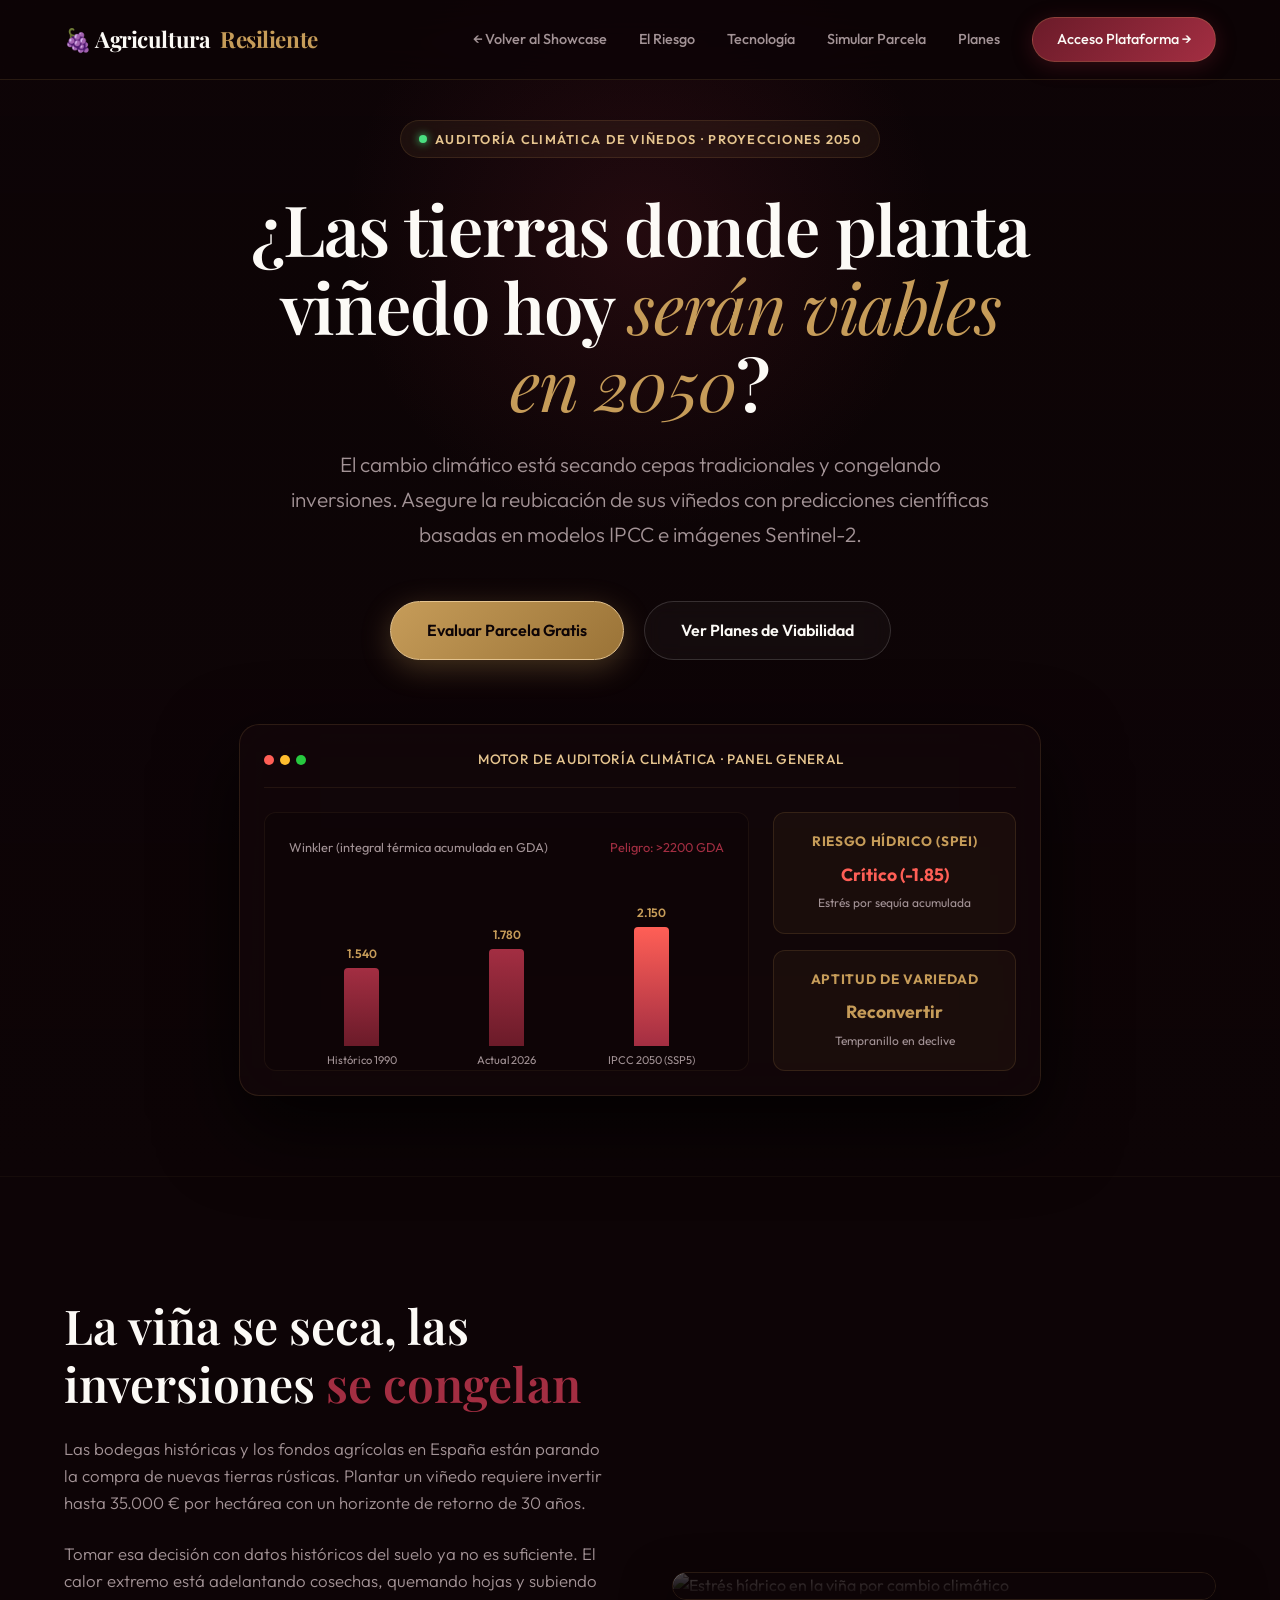
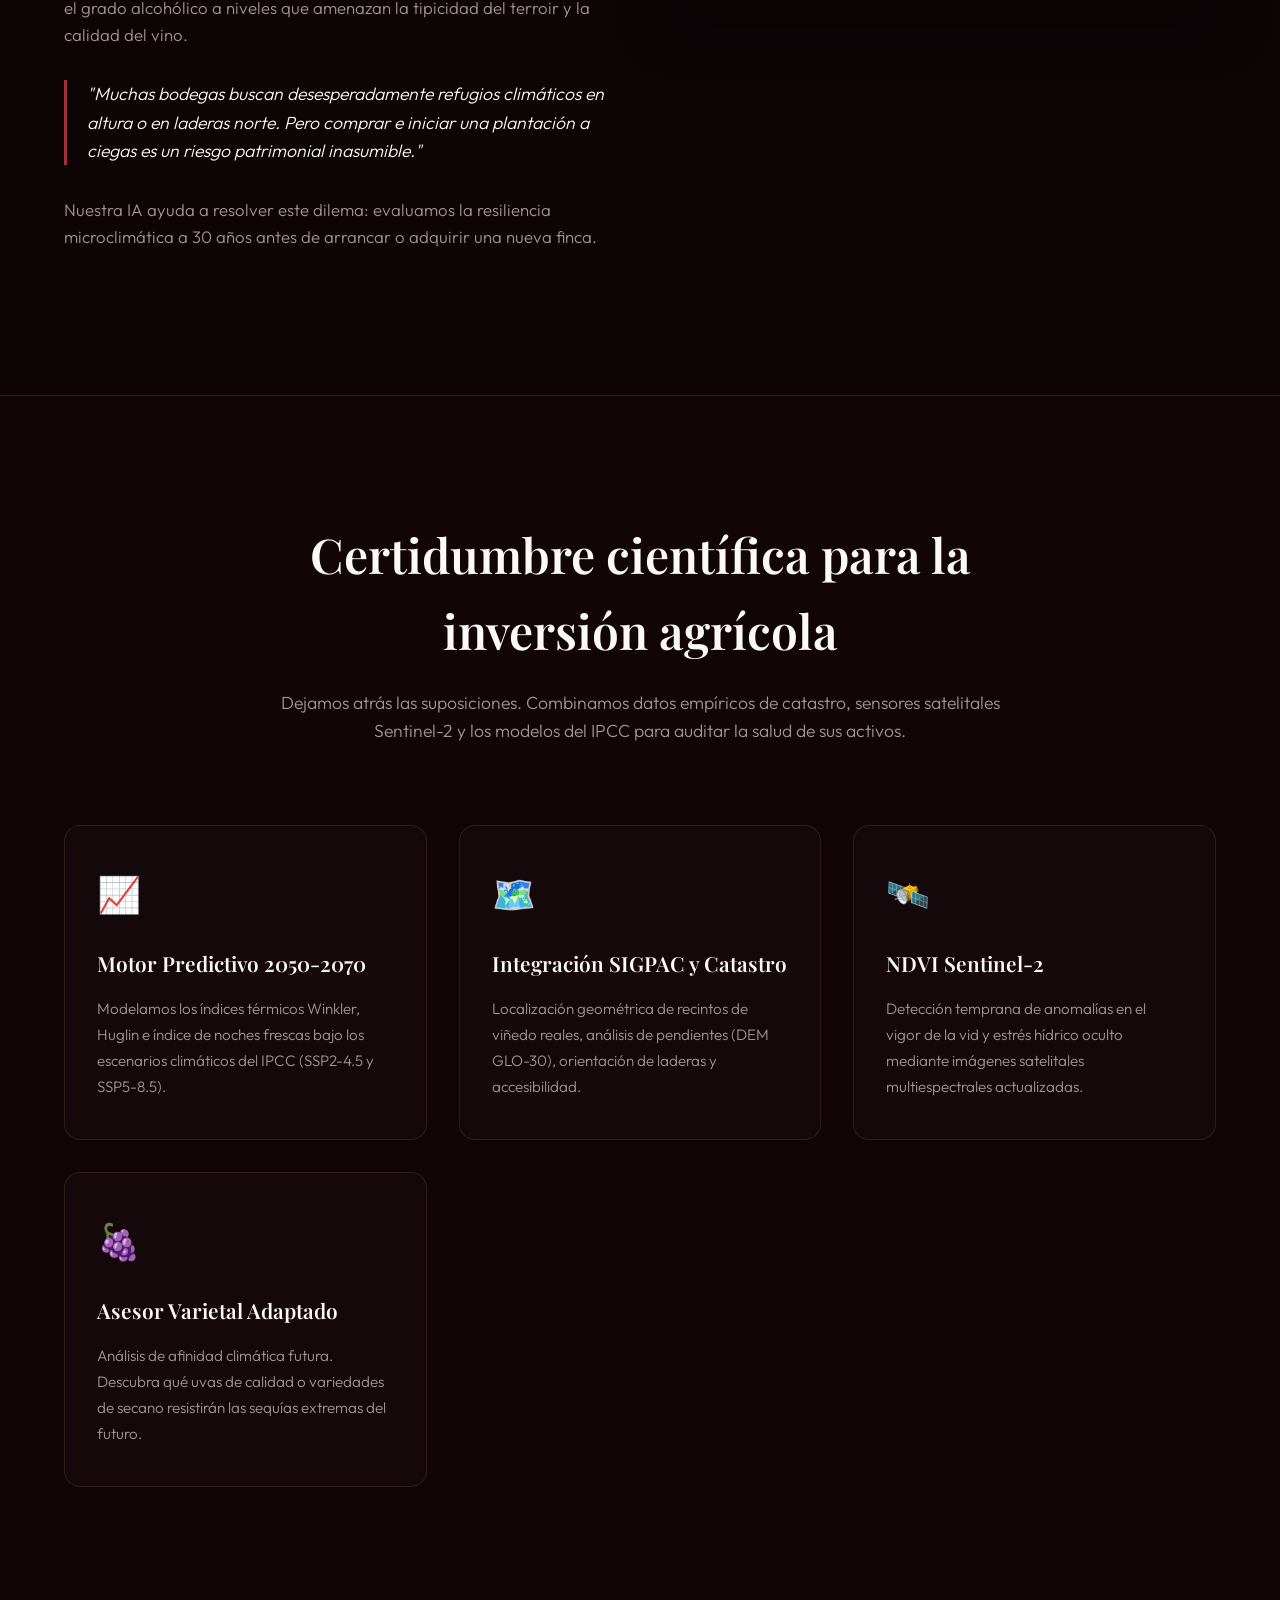
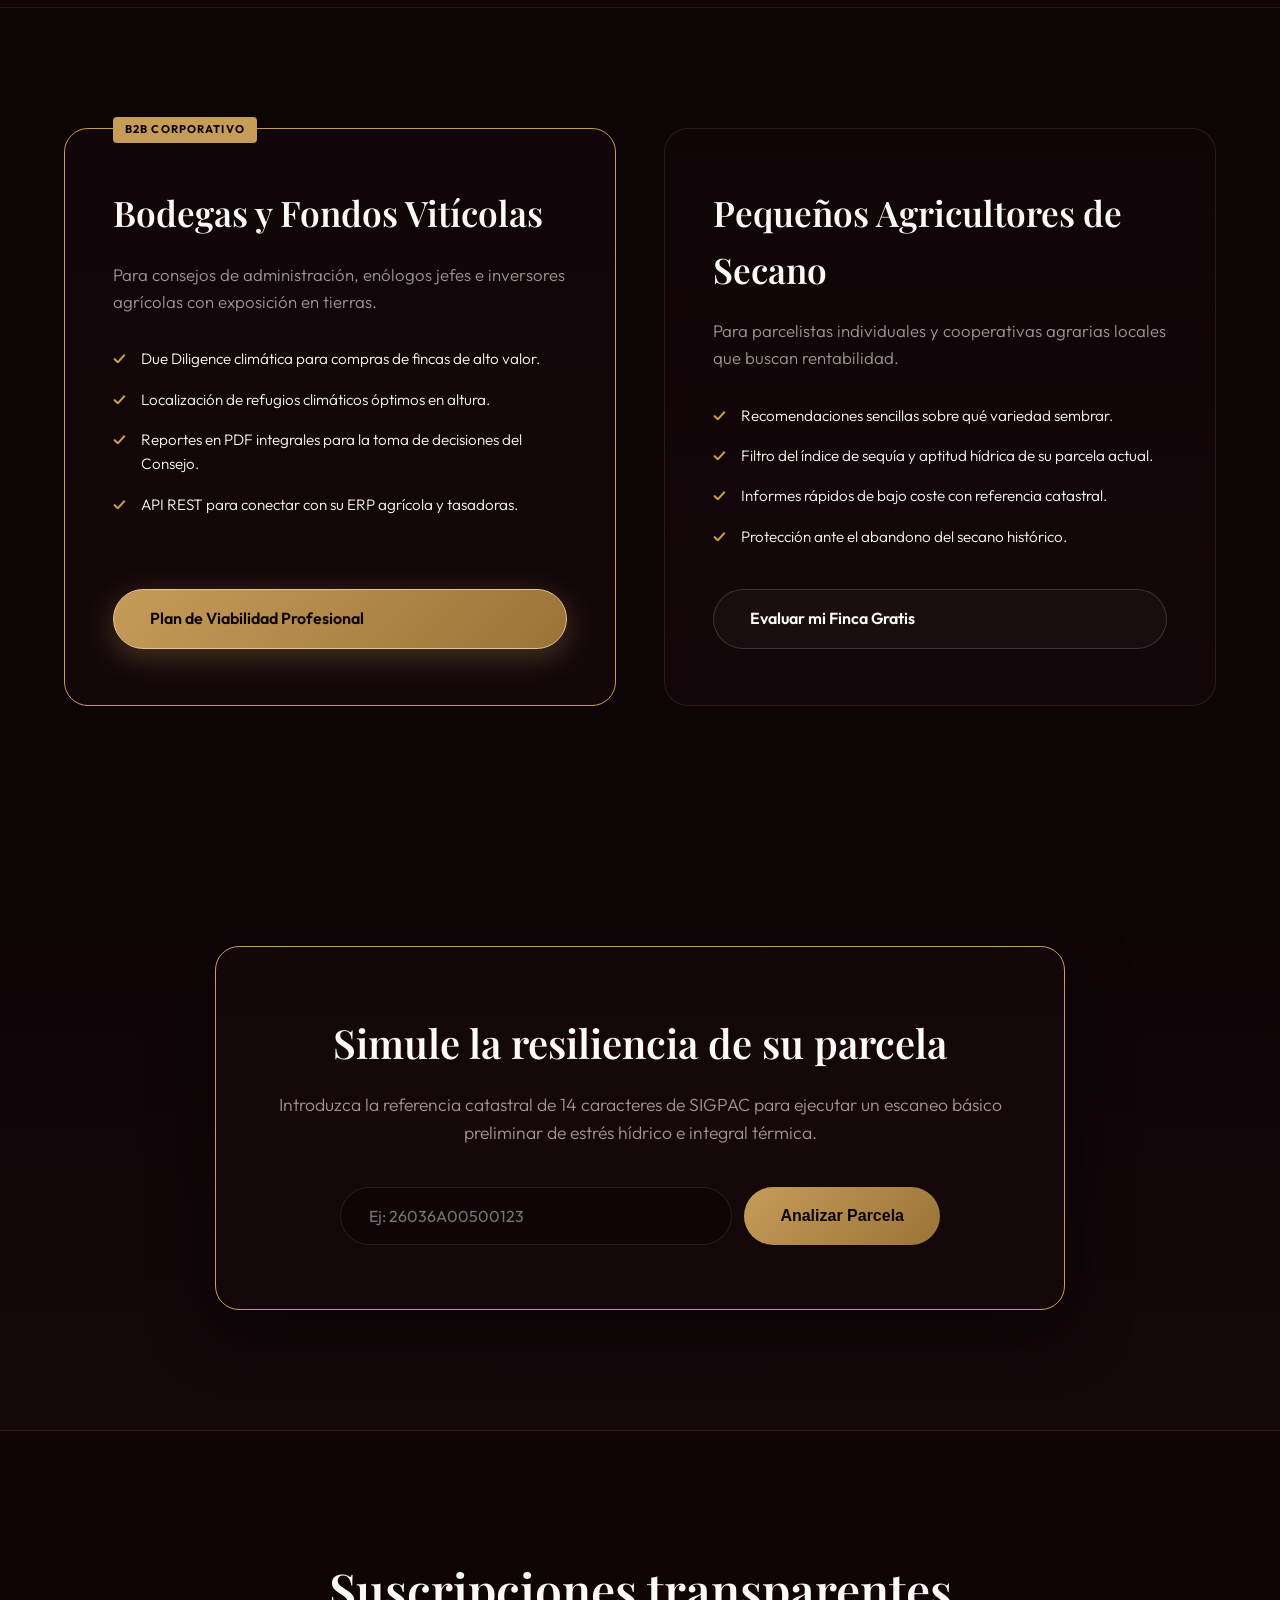
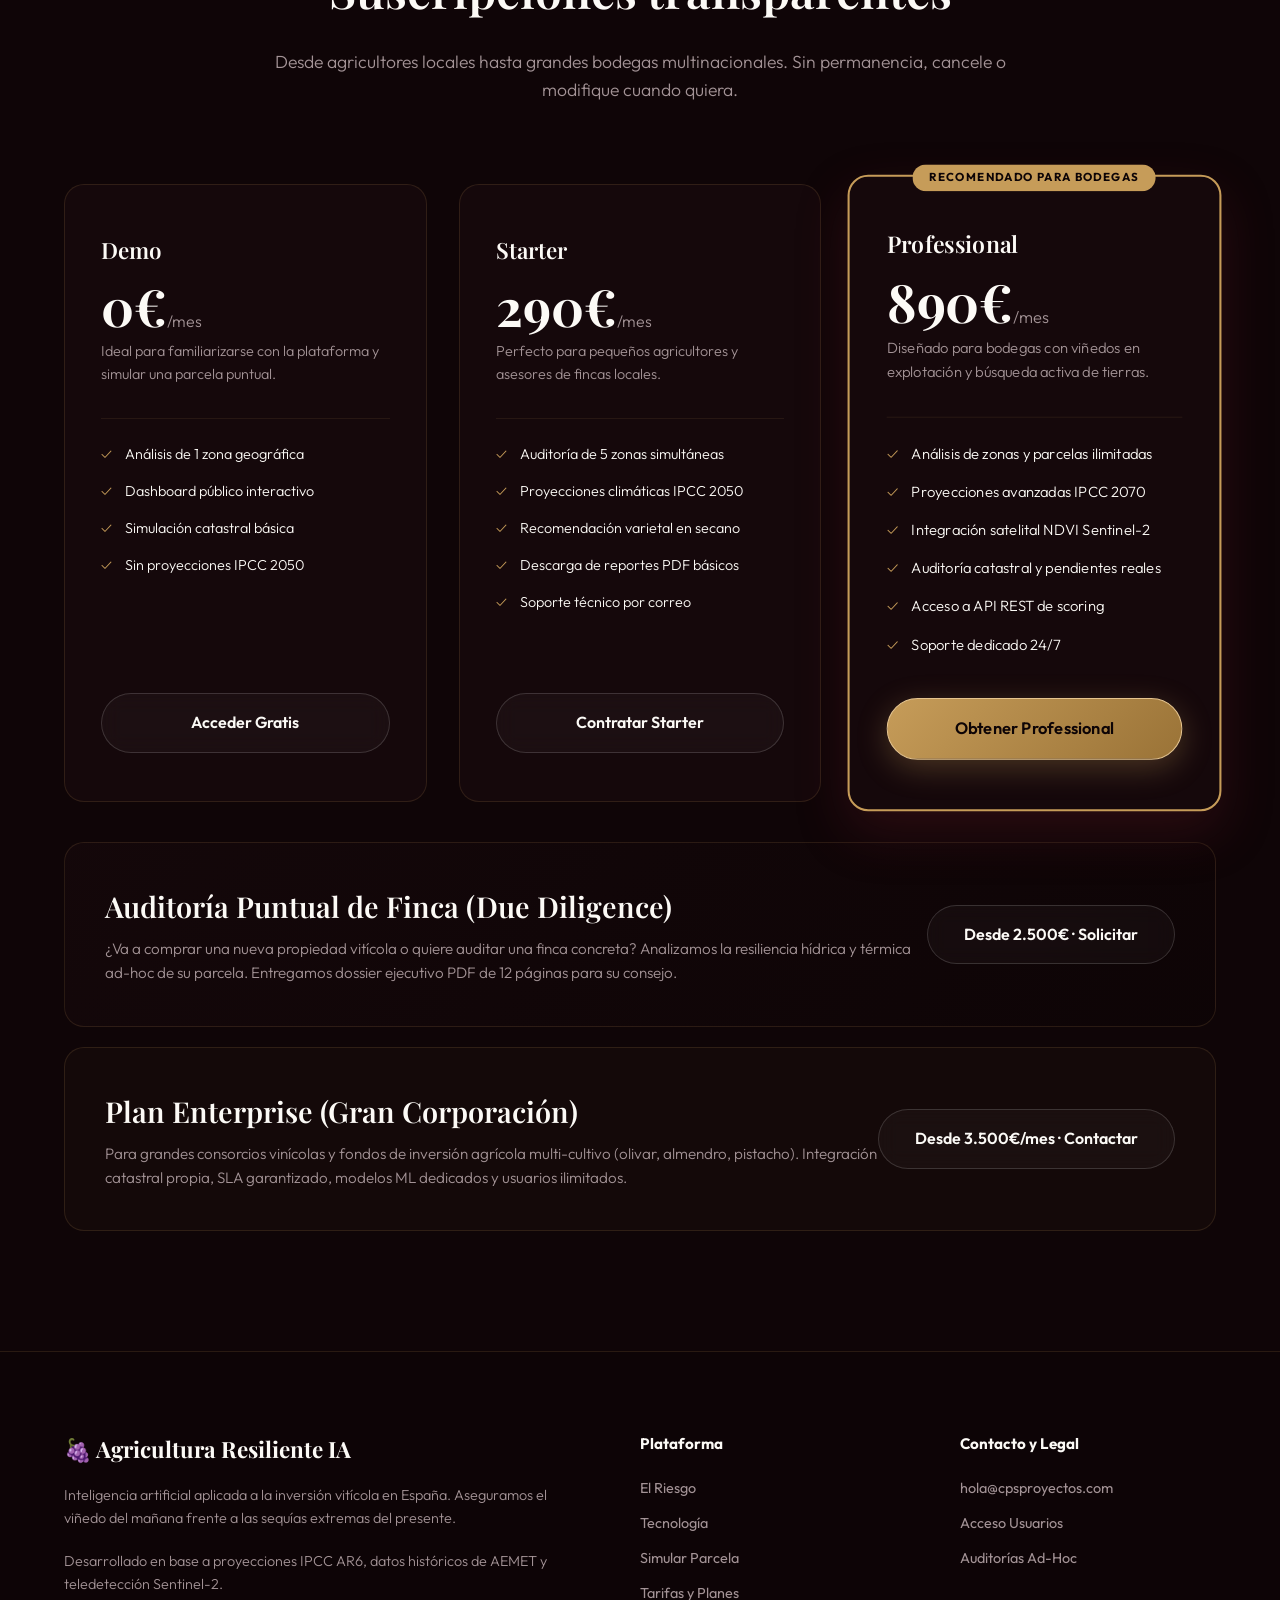
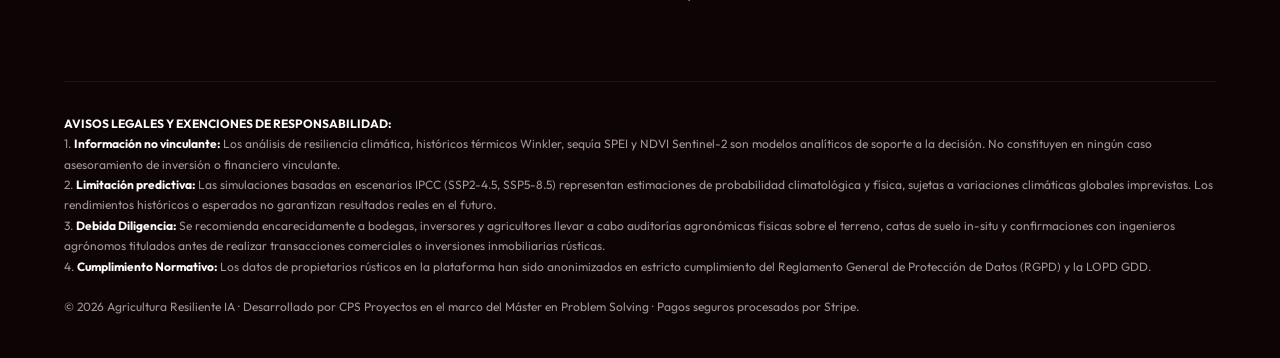
==== agro/index.html @ 50b2b925 "feat: estructura base de CPS Proyectos, landing de Agricultura Resiliente y guia de contribucion" ====
<!DOCTYPE html>
<html lang="es">
<head>
  <meta charset="UTF-8">
  <meta name="viewport" content="width=device-width, initial-scale=1.0">
  <title>Agricultura Resiliente IA — Due Diligence y Certidumbre Climática para el Viñedo</title>
  <meta name="description" content="Plataforma de inteligencia climática y de mercado para la inversión vitícola en España. Evalúe la viabilidad de sus viñedos a 2050 y 2070 bajo modelos predictivos IPCC.">
  
  <!-- Google Fonts -->
  <link rel="preconnect" href="https://fonts.googleapis.com">
  <link rel="preconnect" href="https://fonts.gstatic.com" crossorigin>
  <link href="https://fonts.googleapis.com/css2?family=Playfair+Display:ital,wght@0,400;0,600;0,700;1,400&family=Outfit:wght@200;300;400;500;600;700&display=swap" rel="stylesheet">
  
  <style>
    /* VARIABLES Y DISEÑO DEL SISTEMA */
    :root {
      --bg-dark:       #0d0406;
      --bg-card:       #15080b;
      --wine:          #6b1b29;
      --wine-light:    #a32e42;
      --wine-glow:     rgba(163, 46, 66, 0.15);
      --gold:          #c69c59;
      --gold-dark:     #9a7337;
      --gold-light:    #e5c48f;
      --cream:         #fcfaf6;
      --text-light:    #f5f0eb;
      --text-dark:     #2a2224;
      --text-muted:    #a39396;
      --border-dark:   rgba(198, 156, 89, 0.15);
      --border-light:  rgba(107, 27, 41, 0.1);
      --transition:    all 0.4s cubic-bezier(0.16, 1, 0.3, 1);
    }

    *, *::before, *::after {
      box-sizing: border-box;
      margin: 0;
      padding: 0;
    }

    html {
      scroll-behavior: smooth;
      font-size: 16px;
    }

    body {
      font-family: 'Outfit', sans-serif;
      background-color: var(--bg-dark);
      color: var(--text-light);
      overflow-x: hidden;
      line-height: 1.6;
    }

    /* TIPOGRAFÍA */
    h1, h2, h3, .font-serif {
      font-family: 'Playfair Display', serif;
      font-weight: 600;
    }

    /* CONTENEDOR AUXILIAR */
    .container {
      max-width: 1200px;
      margin: 0 auto;
      padding: 0 24px;
    }

    /* NAVEGACIÓN PREMIUM */
    nav {
      position: fixed;
      top: 0;
      left: 0;
      right: 0;
      z-index: 100;
      background: rgba(13, 4, 6, 0.85);
      backdrop-filter: blur(20px);
      border-bottom: 1px solid var(--border-dark);
      height: 80px;
      display: flex;
      align-items: center;
      transition: var(--transition);
    }

    .nav-inner {
      display: flex;
      justify-content: space-between;
      align-items: center;
      width: 100%;
    }

    .brand {
      display: flex;
      align-items: center;
      gap: 10px;
      font-family: 'Playfair Display', serif;
      font-size: 1.4rem;
      font-weight: 700;
      color: var(--cream);
      text-decoration: none;
      letter-spacing: -0.02em;
    }

    .brand span {
      color: var(--gold);
    }

    .brand-logo {
      font-size: 1.6rem;
    }

    .nav-links {
      display: flex;
      gap: 32px;
      align-items: center;
    }

    .nav-links a {
      color: var(--text-muted);
      text-decoration: none;
      font-size: 0.9rem;
      font-weight: 500;
      transition: var(--transition);
    }

    .nav-links a:hover {
      color: var(--gold);
    }

    .nav-cta {
      background: linear-gradient(135deg, var(--wine) 0%, var(--wine-light) 100%);
      color: var(--cream) !important;
      padding: 10px 24px;
      border-radius: 50px;
      font-weight: 600;
      box-shadow: 0 4px 20px rgba(107, 27, 41, 0.4);
      border: 1px solid rgba(198, 156, 89, 0.25);
    }

    .nav-cta:hover {
      transform: translateY(-2px);
      box-shadow: 0 6px 24px rgba(163, 46, 66, 0.6);
    }

    /* HERO SECTION (CINEMÁTICO) */
    .hero {
      position: relative;
      min-height: 100vh;
      display: flex;
      align-items: center;
      padding-top: 120px;
      padding-bottom: 80px;
      background: 
        linear-gradient(180deg, rgba(13, 4, 6, 0.7) 0%, var(--bg-dark) 100%),
        url('https://images.unsplash.com/photo-1506377247377-2a5b3b417ebb?auto=format&fit=crop&w=1920&q=80') center/cover no-repeat;
    }

    .hero-glow {
      position: absolute;
      top: 20%;
      left: 50%;
      transform: translate(-50%, -50%);
      width: 600px;
      height: 600px;
      background: radial-gradient(circle, var(--wine-glow) 0%, transparent 70%);
      pointer-events: none;
      z-index: 0;
    }

    .hero-content {
      position: relative;
      z-index: 1;
      max-width: 850px;
      margin: 0 auto;
      text-align: center;
    }

    .hero-badge {
      display: inline-flex;
      align-items: center;
      gap: 8px;
      background: rgba(198, 156, 89, 0.08);
      border: 1px solid var(--border-dark);
      padding: 8px 18px;
      border-radius: 50px;
      color: var(--gold-light);
      font-size: 0.8rem;
      font-weight: 600;
      letter-spacing: 0.1em;
      text-transform: uppercase;
      margin-bottom: 32px;
      backdrop-filter: blur(10px);
    }

    .hero-badge span {
      display: inline-block;
      width: 8px;
      height: 8px;
      background: #4ade80;
      border-radius: 50%;
      box-shadow: 0 0 8px #4ade80;
    }

    .hero h1 {
      font-size: clamp(2.5rem, 6vw, 4.4rem);
      color: var(--cream);
      line-height: 1.1;
      margin-bottom: 24px;
      letter-spacing: -0.02em;
    }

    .hero h1 em {
      font-style: italic;
      font-weight: 400;
      color: var(--gold);
    }

    .hero p.lead {
      font-size: clamp(1.1rem, 2vw, 1.3rem);
      color: var(--text-muted);
      font-weight: 300;
      line-height: 1.7;
      max-width: 700px;
      margin: 0 auto 48px;
    }

    .hero-btns {
      display: flex;
      gap: 20px;
      justify-content: center;
      flex-wrap: wrap;
      margin-bottom: 64px;
    }

    .btn {
      display: inline-flex;
      align-items: center;
      gap: 10px;
      padding: 16px 36px;
      border-radius: 50px;
      font-size: 1rem;
      font-weight: 600;
      text-decoration: none;
      transition: var(--transition);
      cursor: pointer;
    }

    .btn-gold {
      background: linear-gradient(135deg, var(--gold) 0%, var(--gold-dark) 100%);
      color: var(--bg-dark);
      box-shadow: 0 8px 30px rgba(198, 156, 89, 0.3);
      border: 1px solid var(--gold-light);
    }

    .btn-gold:hover {
      transform: translateY(-3px);
      box-shadow: 0 12px 40px rgba(198, 156, 89, 0.5);
    }

    .btn-outline {
      background: rgba(255, 255, 255, 0.03);
      color: var(--cream);
      border: 1px solid rgba(255, 255, 255, 0.15);
      backdrop-filter: blur(10px);
    }

    .btn-outline:hover {
      background: rgba(255, 255, 255, 0.08);
      border-color: var(--gold);
      transform: translateY(-2px);
    }

    /* STACKED MOCKUP / DATA VISUALIZATION */
    .hero-mockup {
      background: rgba(21, 8, 11, 0.7);
      border: 1px solid var(--border-dark);
      border-radius: 20px;
      padding: 24px;
      max-width: 950px;
      margin: 0 auto;
      box-shadow: 0 30px 80px rgba(0, 0, 0, 0.8);
      backdrop-filter: blur(30px);
      position: relative;
    }

    .mockup-header {
      display: flex;
      justify-content: space-between;
      align-items: center;
      border-bottom: 1px solid rgba(198, 156, 89, 0.1);
      padding-bottom: 16px;
      margin-bottom: 24px;
    }

    .mockup-dots {
      display: flex;
      gap: 6px;
    }

    .mockup-dot {
      width: 10px;
      height: 10px;
      border-radius: 50%;
      background: rgba(255, 255, 255, 0.2);
    }
    .mockup-dot:nth-child(1) { background: #ff5f56; }
    .mockup-dot:nth-child(2) { background: #ffbd2e; }
    .mockup-dot:nth-child(3) { background: #27c93f; }

    .mockup-title {
      font-size: 0.85rem;
      color: var(--gold-light);
      font-weight: 500;
      letter-spacing: 0.05em;
    }

    .mockup-grid {
      display: grid;
      grid-template-columns: 2fr 1fr;
      gap: 24px;
    }

    .mockup-chart {
      background: rgba(13, 4, 6, 0.5);
      border: 1px solid rgba(198, 156, 89, 0.08);
      border-radius: 12px;
      padding: 24px;
      min-height: 250px;
      display: flex;
      flex-direction: column;
      justify-content: space-between;
    }

    .chart-header {
      display: flex;
      justify-content: space-between;
      font-size: 0.8rem;
      color: var(--text-muted);
    }

    .chart-bars {
      display: flex;
      align-items: flex-end;
      justify-content: space-around;
      height: 150px;
      padding-top: 20px;
    }

    .chart-bar {
      width: 35px;
      background: linear-gradient(0deg, var(--wine) 0%, var(--wine-light) 100%);
      border-radius: 4px 4px 0 0;
      position: relative;
      animation: grow 2s ease-out forwards;
      max-height: 100%;
    }

    .chart-bar::after {
      content: attr(data-label);
      position: absolute;
      bottom: -24px;
      left: 50%;
      transform: translateX(-50%);
      font-size: 0.7rem;
      color: var(--text-muted);
      white-space: nowrap;
    }

    .chart-bar::before {
      content: attr(data-value);
      position: absolute;
      top: -24px;
      left: 50%;
      transform: translateX(-50%);
      font-size: 0.75rem;
      color: var(--gold);
      font-weight: 600;
    }

    .mockup-sidebar {
      display: flex;
      flex-direction: column;
      gap: 16px;
    }

    .sidebar-card {
      background: rgba(198, 156, 89, 0.05);
      border: 1px solid var(--border-dark);
      border-radius: 12px;
      padding: 18px;
    }

    .sidebar-card h4 {
      font-size: 0.85rem;
      color: var(--gold);
      margin-bottom: 8px;
      text-transform: uppercase;
      letter-spacing: 0.05em;
    }

    .sidebar-card p {
      font-size: 1.1rem;
      font-weight: 700;
      color: var(--cream);
    }

    .sidebar-card span {
      font-size: 0.75rem;
      color: var(--text-muted);
    }

    /* SECCIÓN EL PROBLEMA (URGENCIA REALISTA) */
    .problem {
      background-color: var(--bg-dark);
      border-top: 1px solid rgba(198, 156, 89, 0.05);
      padding: 120px 0;
    }

    .problem-grid {
      display: grid;
      grid-template-columns: 1fr 1fr;
      gap: 64px;
      align-items: center;
    }

    .problem-content h2 {
      font-size: clamp(2rem, 4vw, 3rem);
      color: var(--cream);
      line-height: 1.2;
      margin-bottom: 24px;
    }

    .problem-content h2 span {
      color: var(--wine-light);
    }

    .problem-content p {
      font-size: 1.05rem;
      color: var(--text-muted);
      margin-bottom: 24px;
      font-weight: 300;
    }

    .problem-highlight {
      border-left: 3px solid var(--wine-light);
      padding-left: 20px;
      margin: 32px 0;
    }

    .problem-highlight p {
      font-style: italic;
      color: var(--cream);
      font-size: 1.1rem !important;
      line-height: 1.6;
    }

    .problem-visual {
      position: relative;
      border-radius: 20px;
      overflow: hidden;
      border: 1px solid var(--border-dark);
      box-shadow: 0 20px 50px rgba(0, 0, 0, 0.5);
    }

    .problem-visual img {
      width: 100%;
      display: block;
      filter: grayscale(20%) contrast(110%);
    }

    .problem-visual-overlay {
      position: absolute;
      bottom: 0;
      left: 0;
      right: 0;
      background: linear-gradient(0deg, var(--bg-dark) 0%, transparent 100%);
      padding: 30px;
      color: var(--cream);
    }

    /* SECCIÓN LA SOLUCIÓN (CARACTERÍSTICAS) */
    .solution {
      background-color: #110508;
      padding: 120px 0;
      border-top: 1px solid var(--border-dark);
      border-bottom: 1px solid var(--border-dark);
    }

    .solution-header {
      text-align: center;
      max-width: 750px;
      margin: 0 auto 80px;
    }

    .solution-header h2 {
      font-size: clamp(2rem, 4vw, 3rem);
      color: var(--cream);
      margin-bottom: 20px;
    }

    .solution-header p {
      font-size: 1.1rem;
      color: var(--text-muted);
      font-weight: 300;
    }

    .features-grid {
      display: grid;
      grid-template-columns: repeat(auto-fit, minmax(280px, 1fr));
      gap: 32px;
    }

    .feature-card {
      background: var(--bg-card);
      border: 1px solid var(--border-dark);
      border-radius: 16px;
      padding: 40px 32px;
      transition: var(--transition);
      cursor: pointer;
    }

    .feature-card:hover {
      transform: translateY(-8px);
      border-color: var(--gold);
      box-shadow: 0 16px 40px rgba(107, 27, 41, 0.2);
    }

    .feature-icon {
      font-size: 2.2rem;
      margin-bottom: 24px;
      display: inline-block;
    }

    .feature-card h3 {
      font-size: 1.3rem;
      color: var(--cream);
      margin-bottom: 16px;
      font-weight: 600;
    }

    .feature-card p {
      font-size: 0.95rem;
      color: var(--text-muted);
      font-weight: 300;
      line-height: 1.7;
    }

    /* SECCIÓN DOBLE CAMINO (BODEGA VS AGRICULTOR) */
    .paths {
      padding: 120px 0;
      background: var(--bg-dark);
    }

    .paths-grid {
      display: grid;
      grid-template-columns: 1fr 1fr;
      gap: 48px;
    }

    .path-card {
      background: linear-gradient(180deg, rgba(21, 8, 11, 0.4) 0%, rgba(21, 8, 11, 0.8) 100%);
      border: 1px solid var(--border-dark);
      border-radius: 24px;
      padding: 56px 48px;
      display: flex;
      flex-direction: column;
      justify-content: space-between;
      min-height: 480px;
    }

    .path-card.premium-border {
      border: 1px solid var(--gold);
      position: relative;
    }

    .path-card.premium-border::before {
      content: 'B2B CORPORATIVO';
      position: absolute;
      top: -12px;
      left: 48px;
      background: var(--gold);
      color: var(--bg-dark);
      font-size: 0.7rem;
      font-weight: 700;
      letter-spacing: 0.1em;
      padding: 4px 12px;
      border-radius: 4px;
    }

    .path-top h3 {
      font-size: 2.2rem;
      color: var(--cream);
      margin-bottom: 20px;
    }

    .path-top p.desc {
      font-size: 1.05rem;
      color: var(--text-muted);
      margin-bottom: 32px;
      font-weight: 300;
    }

    .path-bullets {
      list-style: none;
      margin-bottom: 40px;
    }

    .path-bullets li {
      position: relative;
      padding-left: 28px;
      margin-bottom: 16px;
      font-size: 0.95rem;
      color: var(--cream);
      font-weight: 300;
    }

    .path-bullets li::before {
      content: '✓';
      position: absolute;
      left: 0;
      color: var(--gold);
      font-weight: 700;
    }

    /* SECCIÓN SIMULADOR INTERACTIVO */
    .simulator {
      background: linear-gradient(180deg, var(--bg-dark) 0%, #15080b 100%);
      padding: 120px 0;
    }

    .sim-card {
      background: rgba(21, 8, 11, 0.9);
      border: 1px solid var(--gold);
      border-radius: 24px;
      padding: 64px 48px;
      text-align: center;
      max-width: 850px;
      margin: 0 auto;
      box-shadow: 0 20px 60px rgba(0, 0, 0, 0.6);
      position: relative;
      overflow: hidden;
    }

    .sim-card h2 {
      font-size: 2.5rem;
      color: var(--cream);
      margin-bottom: 16px;
    }

    .sim-card p {
      font-size: 1.1rem;
      color: var(--text-muted);
      margin-bottom: 40px;
      font-weight: 300;
    }

    .sim-form {
      display: flex;
      max-width: 600px;
      margin: 0 auto;
      gap: 12px;
    }

    .sim-input {
      flex: 1;
      background: rgba(13, 4, 6, 0.6);
      border: 1px solid var(--border-dark);
      border-radius: 50px;
      padding: 18px 28px;
      color: var(--cream);
      font-family: 'Outfit', sans-serif;
      font-size: 1rem;
      outline: none;
      transition: var(--transition);
    }

    .sim-input:focus {
      border-color: var(--gold);
      background: rgba(13, 4, 6, 0.9);
    }

    .sim-btn {
      background: linear-gradient(135deg, var(--gold) 0%, var(--gold-dark) 100%);
      color: var(--bg-dark);
      border: none;
      padding: 18px 36px;
      border-radius: 50px;
      font-weight: 700;
      font-size: 1rem;
      cursor: pointer;
      transition: var(--transition);
      white-space: nowrap;
    }

    .sim-btn:hover {
      transform: translateY(-2px);
      box-shadow: 0 6px 20px rgba(198, 156, 89, 0.4);
    }

    .sim-loader {
      display: none;
      margin-top: 24px;
      font-size: 0.9rem;
      color: var(--gold-light);
      align-items: center;
      justify-content: center;
      gap: 12px;
    }

    .spinner {
      width: 20px;
      height: 20px;
      border: 2px solid rgba(198, 156, 89, 0.3);
      border-top-color: var(--gold);
      border-radius: 50%;
      animation: spin 1s linear infinite;
    }

    .sim-result {
      display: none;
      margin-top: 32px;
      background: rgba(13, 4, 6, 0.8);
      border: 1px solid var(--border-dark);
      border-radius: 16px;
      padding: 24px;
      text-align: left;
      animation: fadeIn 0.5s ease-out;
    }

    .result-header {
      display: flex;
      justify-content: space-between;
      align-items: center;
      border-bottom: 1px solid rgba(198, 156, 89, 0.1);
      padding-bottom: 12px;
      margin-bottom: 16px;
    }

    .result-score {
      font-size: 1.5rem;
      font-weight: 700;
      color: var(--gold);
    }

    .result-grid {
      display: grid;
      grid-template-columns: repeat(3, 1fr);
      gap: 16px;
    }

    .result-item h5 {
      font-size: 0.75rem;
      color: var(--text-muted);
      text-transform: uppercase;
      margin-bottom: 4px;
    }

    .result-item p {
      font-size: 1rem;
      color: var(--cream);
      font-weight: 600;
      margin-bottom: 0;
    }

    /* SECCIÓN DE PRECIOS */
    .pricing {
      padding: 120px 0;
      background-color: #0f0507;
      border-top: 1px solid var(--border-dark);
    }

    .pricing-grid {
      display: grid;
      grid-template-columns: repeat(3, 1fr);
      gap: 32px;
      align-items: stretch;
    }

    .price-card {
      background: var(--bg-card);
      border: 1px solid var(--border-dark);
      border-radius: 20px;
      padding: 48px 36px;
      display: flex;
      flex-direction: column;
      justify-content: space-between;
      transition: var(--transition);
      position: relative;
    }

    .price-card.featured {
      border: 2px solid var(--gold);
      box-shadow: 0 20px 50px rgba(107, 27, 41, 0.3);
      transform: scale(1.03);
    }

    .price-card.featured::before {
      content: 'RECOMENDADO PARA BODEGAS';
      position: absolute;
      top: -12px;
      left: 50%;
      transform: translateX(-50%);
      background: var(--gold);
      color: var(--bg-dark);
      font-size: 0.7rem;
      font-weight: 700;
      letter-spacing: 0.1em;
      padding: 4px 16px;
      border-radius: 50px;
      white-space: nowrap;
    }

    .price-title {
      font-size: 1.4rem;
      color: var(--cream);
      margin-bottom: 12px;
    }

    .price-value {
      font-family: 'Playfair Display', serif;
      font-size: 3.2rem;
      font-weight: 700;
      color: var(--cream);
      line-height: 1;
      margin-bottom: 8px;
    }

    .price-value span {
      font-family: 'Outfit', sans-serif;
      font-size: 1rem;
      color: var(--text-muted);
      font-weight: 300;
    }

    .price-desc {
      font-size: 0.9rem;
      color: var(--text-muted);
      margin-bottom: 32px;
      font-weight: 300;
      min-height: 40px;
    }

    .price-features {
      list-style: none;
      margin-bottom: 40px;
      border-top: 1px solid rgba(198, 156, 89, 0.1);
      padding-top: 24px;
    }

    .price-features li {
      position: relative;
      padding-left: 24px;
      margin-bottom: 14px;
      font-size: 0.9rem;
      color: var(--cream);
      font-weight: 300;
    }

    .price-features li::before {
      content: '✓';
      position: absolute;
      left: 0;
      color: var(--gold);
    }

    .price-btn {
      width: 100%;
      text-align: center;
      justify-content: center;
    }

    .price-enterprise {
      grid-column: 1 / -1;
      background: linear-gradient(135deg, rgba(21, 8, 11, 0.8) 0%, rgba(13, 4, 6, 0.8) 100%);
      border: 1px solid var(--border-dark);
      border-radius: 20px;
      padding: 40px;
      display: flex;
      justify-content: space-between;
      align-items: center;
      margin-top: 40px;
    }

    .ent-left h3 {
      font-size: 1.8rem;
      color: var(--cream);
      margin-bottom: 8px;
    }

    .ent-left p {
      color: var(--text-muted);
      font-size: 0.95rem;
      font-weight: 300;
    }

    /* FOOTER Y AVISO LEGAL */
    footer {
      background-color: var(--bg-dark);
      border-top: 1px solid var(--border-dark);
      padding: 80px 0 40px;
      color: var(--text-muted);
      font-size: 0.9rem;
    }

    .footer-grid {
      display: grid;
      grid-template-columns: 2fr 1fr 1fr;
      gap: 64px;
      margin-bottom: 64px;
    }

    .footer-brand h4 {
      font-family: 'Playfair Display', serif;
      font-size: 1.4rem;
      color: var(--cream);
      margin-bottom: 16px;
    }

    .footer-brand p {
      font-weight: 300;
      margin-bottom: 20px;
    }

    .footer-links h5 {
      color: var(--cream);
      font-size: 0.95rem;
      margin-bottom: 20px;
    }

    .footer-links ul {
      list-style: none;
    }

    .footer-links ul li {
      margin-bottom: 12px;
    }

    .footer-links ul li a {
      color: var(--text-muted);
      text-decoration: none;
      transition: var(--transition);
    }

    .footer-links ul li a:hover {
      color: var(--gold);
    }

    .footer-disclaimer {
      border-top: 1px solid rgba(198, 156, 89, 0.1);
      padding-top: 32px;
      font-size: 0.75rem;
      line-height: 1.7;
    }

    .footer-disclaimer strong {
      color: var(--cream);
    }

    /* ANIMACIONES */
    @keyframes grow {
      from { height: 0; }
      to { height: var(--h); }
    }

    @keyframes spin {
      to { transform: rotate(360deg); }
    }

    @keyframes fadeIn {
      from { opacity: 0; transform: translateY(10px); }
      to { opacity: 1; transform: translateY(0); }
    }

    /* RESPONSIVE */
    @media (max-width: 1024px) {
      .pricing-grid {
        grid-template-columns: 1fr;
      }
      .price-card.featured {
        transform: scale(1);
      }
    }

    @media (max-width: 768px) {
      .problem-grid, .paths-grid, .footer-grid, .mockup-grid {
        grid-template-columns: 1fr;
      }
      .mockup-sidebar {
        flex-direction: row;
      }
      .nav-links {
        display: none;
      }
    }
  </style>
</head>
<body>

  <!-- NAVEGACIÓN -->
  <nav>
    <div class="container nav-inner">
      <a href="#" class="brand">🍇 Agricultura <span>Resiliente</span></a>
      <div class="nav-links">
        <a href="../">← Volver al Showcase</a>
        <a href="#problema">El Riesgo</a>
        <a href="#solucion">Tecnología</a>
        <a href="#simulador">Simular Parcela</a>
        <a href="#precios">Planes</a>
        <a href="https://agricultura-resiliente-production.up.railway.app" class="nav-cta">Acceso Plataforma →</a>
      </div>
    </div>
  </nav>

  <!-- HERO SECTION -->
  <section class="hero">
    <div class="hero-glow"></div>
    <div class="container hero-content">
      <div class="hero-badge">
        <span></span> Auditoría Climática de Viñedos · Proyecciones 2050
      </div>
      <h1>¿Las tierras donde planta viñedo hoy <em>serán viables en 2050</em>?</h1>
      <p class="lead">
        El cambio climático está secando cepas tradicionales y congelando inversiones. Asegure la reubicación de sus viñedos con predicciones científicas basadas en modelos IPCC e imágenes Sentinel-2.
      </p>
      
      <div class="hero-btns">
        <a href="#simulador" class="btn btn-gold">Evaluar Parcela Gratis</a>
        <a href="#precios" class="btn btn-outline">Ver Planes de Viabilidad</a>
      </div>

      <!-- MOCKUP INTERACTIVO SINTÉTICO -->
      <div class="hero-mockup">
        <div class="mockup-header">
          <div class="mockup-dots">
            <div class="mockup-dot"></div>
            <div class="mockup-dot"></div>
            <div class="mockup-dot"></div>
          </div>
          <div class="mockup-title">MOTOR DE AUDITORÍA CLIMÁTICA · PANEL GENERAL</div>
          <div></div>
        </div>
        <div class="mockup-grid">
          <div class="mockup-chart">
            <div class="chart-header">
              <span>Winkler (integral térmica acumulada en GDA)</span>
              <span style="color: var(--wine-light);">Peligro: >2200 GDA</span>
            </div>
            <div class="chart-bars">
              <div class="chart-bar" style="--h: 60%;" data-value="1.540" data-label="Histórico 1990"></div>
              <div class="chart-bar" style="--h: 75%;" data-value="1.780" data-label="Actual 2026"></div>
              <div class="chart-bar" style="--h: 92%; background: linear-gradient(0deg, var(--wine-light) 0%, #ff5f56 100%);" data-value="2.150" data-label="IPCC 2050 (SSP5)"></div>
            </div>
          </div>
          <div class="mockup-sidebar">
            <div class="sidebar-card">
              <h4>Riesgo Hídrico (SPEI)</h4>
              <p style="color: #ff5f56;">Crítico (-1.85)</p>
              <span>Estrés por sequía acumulada</span>
            </div>
            <div class="sidebar-card">
              <h4>Aptitud de Variedad</h4>
              <p style="color: var(--gold);">Reconvertir</p>
              <span>Tempranillo en declive</span>
            </div>
          </div>
        </div>
      </div>
    </div>
  </section>

  <!-- EL PROBLEMA -->
  <section class="problem" id="problema">
    <div class="container problem-grid">
      <div class="problem-content">
        <h2>La viña se seca, las inversiones <span>se congelan</span></h2>
        <p>
          Las bodegas históricas y los fondos agrícolas en España están parando la compra de nuevas tierras rústicas. Plantar un viñedo requiere invertir hasta 35.000 € por hectárea con un horizonte de retorno de 30 años.
        </p>
        <p>
          Tomar esa decisión con datos históricos del suelo ya no es suficiente. El calor extremo está adelantando cosechas, quemando hojas y subiendo el grado alcohólico a niveles que amenazan la tipicidad del terroir y la calidad del vino.
        </p>
        <div class="problem-highlight">
          <p>
            "Muchas bodegas buscan desesperadamente refugios climáticos en altura o en laderas norte. Pero comprar e iniciar una plantación a ciegas es un riesgo patrimonial inasumible."
          </p>
        </div>
        <p>
          Nuestra IA ayuda a resolver este dilema: evaluamos la resiliencia microclimática a 30 años antes de arrancar o adquirir una nueva finca.
        </p>
      </div>
      <div class="problem-visual">
        <img src="https://images.unsplash.com/photo-1542601906990-b4d3fb778b09?auto=format&fit=crop&w=800&q=80" alt="Estrés hídrico en la viña por cambio climático">
        <div class="problem-visual-overlay">
          <h4 class="font-serif">Priorat interior, España</h4>
          <p style="font-size: 0.85rem; opacity: 0.85; margin-bottom: 0;">SPEI de sequía histórico en mínimos · Necesidad de reubicación varietal 2050</p>
        </div>
      </div>
    </div>
  </section>

  <!-- LA SOLUCIÓN (CARACTERÍSTICAS) -->
  <section class="solution" id="solucion">
    <div class="container">
      <div class="solution-header">
        <h2>Certidumbre científica para la inversión agrícola</h2>
        <p>Dejamos atrás las suposiciones. Combinamos datos empíricos de catastro, sensores satelitales Sentinel-2 y los modelos del IPCC para auditar la salud de sus activos.</p>
      </div>

      <div class="features-grid">
        <div class="feature-card">
          <div class="feature-icon">📈</div>
          <h3>Motor Predictivo 2050-2070</h3>
          <p>Modelamos los índices térmicos Winkler, Huglin e índice de noches frescas bajo los escenarios climáticos del IPCC (SSP2-4.5 y SSP5-8.5).</p>
        </div>
        <div class="feature-card">
          <div class="feature-icon">🗺️</div>
          <h3>Integración SIGPAC y Catastro</h3>
          <p>Localización geométrica de recintos de viñedo reales, análisis de pendientes (DEM GLO-30), orientación de laderas y accesibilidad.</p>
        </div>
        <div class="feature-card">
          <div class="feature-icon">🛰️</div>
          <h3>NDVI Sentinel-2</h3>
          <p>Detección temprana de anomalías en el vigor de la vid y estrés hídrico oculto mediante imágenes satelitales multiespectrales actualizadas.</p>
        </div>
        <div class="feature-card">
          <div class="feature-icon">🍇</div>
          <h3>Asesor Varietal Adaptado</h3>
          <p>Análisis de afinidad climática futura. Descubra qué uvas de calidad o variedades de secano resistirán las sequías extremas del futuro.</p>
        </div>
      </div>
    </div>
  </section>

  <!-- DOS CAMINOS -->
  <section class="paths">
    <div class="container paths-grid">
      <div class="path-card premium-border">
        <div class="path-top">
          <h3>Bodegas y Fondos Vitícolas</h3>
          <p class="desc">Para consejos de administración, enólogos jefes e inversores agrícolas con exposición en tierras.</p>
          <ul class="path-bullets">
            <li>Due Diligence climática para compras de fincas de alto valor.</li>
            <li>Localización de refugios climáticos óptimos en altura.</li>
            <li>Reportes en PDF integrales para la toma de decisiones del Consejo.</li>
            <li>API REST para conectar con su ERP agrícola y tasadoras.</li>
          </ul>
        </div>
        <a href="#precios" class="btn btn-gold">Plan de Viabilidad Profesional</a>
      </div>

      <div class="path-card">
        <div class="path-top">
          <h3>Pequeños Agricultores de Secano</h3>
          <p class="desc">Para parcelistas individuales y cooperativas agrarias locales que buscan rentabilidad.</p>
          <ul class="path-bullets">
            <li>Recomendaciones sencillas sobre qué variedad sembrar.</li>
            <li>Filtro del índice de sequía y aptitud hídrica de su parcela actual.</li>
            <li>Informes rápidos de bajo coste con referencia catastral.</li>
            <li>Protección ante el abandono del secano histórico.</li>
          </ul>
        </div>
        <a href="#simulador" class="btn btn-outline">Evaluar mi Finca Gratis</a>
      </div>
    </div>
  </section>

  <!-- SIMULADOR INTERACTIVO -->
  <section class="simulator" id="simulador">
    <div class="container">
      <div class="sim-card">
        <h2>Simule la resiliencia de su parcela</h2>
        <p>Introduzca la referencia catastral de 14 caracteres de SIGPAC para ejecutar un escaneo básico preliminar de estrés hídrico e integral térmica.</p>
        
        <div class="sim-form">
          <input type="text" class="sim-input" id="refCatInput" placeholder="Ej: 26036A00500123" maxlength="14">
          <button class="sim-btn" onclick="executeSimulation()">Analizar Parcela</button>
        </div>

        <div class="sim-loader" id="simLoader">
          <div class="spinner"></div>
          <span>Consultando base de datos e imágenes Sentinel-2...</span>
        </div>

        <!-- RESULTADO SINTÉTICO (INTERACTIVO) -->
        <div class="sim-result" id="simResult">
          <div class="result-header">
            <h4 class="font-serif">Parcela Analizada: <span id="resRef" style="color: var(--gold);"></span></h4>
            <div class="result-score" id="resScore">92/100</div>
          </div>
          <div class="result-grid">
            <div class="result-item">
              <h5>Winkler Proyectado 2050</h5>
              <p id="resWinkler">1.820 GDA (Óptimo)</p>
            </div>
            <div class="result-item">
              <h5>Riesgo Sequía (SPEI)</h5>
              <p id="resSpei" style="color: #4ade80;">Moderado (-0.75)</p>
            </div>
            <div class="result-item">
              <h5>Asesor Varietal</h5>
              <p id="resVariedad">Garnacha, Syrah</p>
            </div>
          </div>
        </div>
      </div>
    </div>
  </section>

  <!-- TARIFAS -->
  <section class="pricing" id="precios">
    <div class="container">
      <div class="solution-header">
        <h2>Suscripciones transparentes</h2>
        <p>Desde agricultores locales hasta grandes bodegas multinacionales. Sin permanencia, cancele o modifique cuando quiera.</p>
      </div>

      <div class="pricing-grid">
        <!-- DEMO -->
        <div class="price-card">
          <div>
            <h3 class="price-title">Demo</h3>
            <div class="price-value">0€<span>/mes</span></div>
            <p class="price-desc">Ideal para familiarizarse con la plataforma y simular una parcela puntual.</p>
            <ul class="price-features">
              <li>Análisis de 1 zona geográfica</li>
              <li>Dashboard público interactivo</li>
              <li>Simulación catastral básica</li>
              <li>Sin proyecciones IPCC 2050</li>
            </ul>
          </div>
          <a href="https://agricultura-resiliente-production.up.railway.app" class="btn btn-outline price-btn">Acceder Gratis</a>
        </div>

        <!-- STARTER -->
        <div class="price-card">
          <div>
            <h3 class="price-title">Starter</h3>
            <div class="price-value">290€<span>/mes</span></div>
            <p class="price-desc">Perfecto para pequeños agricultores y asesores de fincas locales.</p>
            <ul class="price-features">
              <li>Auditoría de 5 zonas simultáneas</li>
              <li>Proyecciones climáticas IPCC 2050</li>
              <li>Recomendación varietal en secano</li>
              <li>Descarga de reportes PDF básicos</li>
              <li>Soporte técnico por correo</li>
            </ul>
          </div>
          <a href="https://agricultura-resiliente-production.up.railway.app" class="btn btn-outline price-btn">Contratar Starter</a>
        </div>

        <!-- PROFESSIONAL -->
        <div class="price-card featured">
          <div>
            <h3 class="price-title">Professional</h3>
            <div class="price-value">890€<span>/mes</span></div>
            <p class="price-desc">Diseñado para bodegas con viñedos en explotación y búsqueda activa de tierras.</p>
            <ul class="price-features">
              <li>Análisis de zonas y parcelas ilimitadas</li>
              <li>Proyecciones avanzadas IPCC 2070</li>
              <li>Integración satelital NDVI Sentinel-2</li>
              <li>Auditoría catastral y pendientes reales</li>
              <li>Acceso a API REST de scoring</li>
              <li>Soporte dedicado 24/7</li>
            </ul>
          </div>
          <a href="https://agricultura-resiliente-production.up.railway.app" class="btn btn-gold price-btn">Obtener Professional</a>
        </div>
      </div>

      <!-- INFORME Y ENTERPRISE -->
      <div class="price-enterprise">
        <div class="ent-left">
          <h3>Auditoría Puntual de Finca (Due Diligence)</h3>
          <p>¿Va a comprar una nueva propiedad vitícola o quiere auditar una finca concreta? Analizamos la resiliencia hídrica y térmica ad-hoc de su parcela. Entregamos dossier ejecutivo PDF de 12 páginas para su consejo.</p>
        </div>
        <a href="mailto:hola@cpsproyectos.com" class="btn btn-outline" style="white-space: nowrap;">Desde 2.500€ · Solicitar</a>
      </div>

      <div class="price-enterprise" style="margin-top: 20px; background: rgba(198, 156, 89, 0.03);">
        <div class="ent-left">
          <h3>Plan Enterprise (Gran Corporación)</h3>
          <p>Para grandes consorcios vinícolas y fondos de inversión agrícola multi-cultivo (olivar, almendro, pistacho). Integración catastral propia, SLA garantizado, modelos ML dedicados y usuarios ilimitados.</p>
        </div>
        <a href="mailto:hola@cpsproyectos.com" class="btn btn-outline" style="white-space: nowrap;">Desde 3.500€/mes · Contactar</a>
      </div>
    </div>
  </section>

  <!-- FOOTER -->
  <footer>
    <div class="container">
      <div class="footer-grid">
        <div class="footer-brand">
          <h4>🍇 Agricultura Resiliente IA</h4>
          <p>Inteligencia artificial aplicada a la inversión vitícola en España. Aseguramos el viñedo del mañana frente a las sequías extremas del presente.</p>
          <p>Desarrollado en base a proyecciones IPCC AR6, datos históricos de AEMET y teledetección Sentinel-2.</p>
        </div>
        <div class="footer-links">
          <h5>Plataforma</h5>
          <ul>
            <li><a href="#problema">El Riesgo</a></li>
            <li><a href="#solucion">Tecnología</a></li>
            <li><a href="#simulador">Simular Parcela</a></li>
            <li><a href="#precios">Tarifas y Planes</a></li>
          </ul>
        </div>
        <div class="footer-links">
          <h5>Contacto y Legal</h5>
          <ul>
            <li><a href="mailto:hola@cpsproyectos.com">hola@cpsproyectos.com</a></li>
            <li><a href="https://agricultura-resiliente-production.up.railway.app">Acceso Usuarios</a></li>
            <li><a href="#precios">Auditorías Ad-Hoc</a></li>
          </ul>
        </div>
      </div>

      <div class="footer-disclaimer">
        <strong>AVISOS LEGALES Y EXENCIONES DE RESPONSABILIDAD:</strong><br>
        1. <strong>Información no vinculante:</strong> Los análisis de resiliencia climática, históricos térmicos Winkler, sequía SPEI y NDVI Sentinel-2 son modelos analíticos de soporte a la decisión. No constituyen en ningún caso asesoramiento de inversión o financiero vinculante.<br>
        2. <strong>Limitación predictiva:</strong> Las simulaciones basadas en escenarios IPCC (SSP2-4.5, SSP5-8.5) representan estimaciones de probabilidad climatológica y física, sujetas a variaciones climáticas globales imprevistas. Los rendimientos históricos o esperados no garantizan resultados reales en el futuro.<br>
        3. <strong>Debida Diligencia:</strong> Se recomienda encarecidamente a bodegas, inversores y agricultores llevar a cabo auditorías agronómicas físicas sobre el terreno, catas de suelo in-situ y confirmaciones con ingenieros agrónomos titulados antes de realizar transacciones comerciales o inversiones inmobiliarias rústicas.<br>
        4. <strong>Cumplimiento Normativo:</strong> Los datos de propietarios rústicos en la plataforma han sido anonimizados en estricto cumplimiento del Reglamento General de Protección de Datos (RGPD) y la LOPD GDD.<br><br>
        © 2026 Agricultura Resiliente IA · Desarrollado por CPS Proyectos en el marco del Máster en Problem Solving · Pagos seguros procesados por Stripe.
      </div>
    </div>
  </footer>

  <script>
    // SIMULACIÓN INTERACTIVA DE PARCELA
    function executeSimulation() {
      const input = document.getElementById('refCatInput').value.trim();
      const loader = document.getElementById('simLoader');
      const result = document.getElementById('simResult');
      
      if (input.length !== 14) {
        alert('Por favor, introduzca una referencia catastral SIGPAC válida de 14 caracteres numéricos/letras.');
        return;
      }

      // Mostrar cargando
      loader.style.display = 'flex';
      result.style.display = 'none';

      // Simulamos la llamada a la API
      setTimeout(() => {
        loader.style.display = 'none';
        
        // Datos sintéticos adaptados
        document.getElementById('resRef').innerText = input;
        
        // Calculamos un score dinámico basado en el valor de la ref
        const digit = parseInt(input.replace(/\D/g, '').substring(0, 2)) || 45;
        const score = 60 + (digit % 38);
        document.getElementById('resScore').innerText = score + '/100';
        
        // Colores de score
        if (score >= 85) {
          document.getElementById('resScore').style.color = '#4ade80';
          document.getElementById('resSpei').innerText = 'Bajo / Resiliente (-0.45)';
          document.getElementById('resSpei').style.color = '#4ade80';
          document.getElementById('resWinkler').innerText = '1.680 GDA (Óptimo)';
          document.getElementById('resVariedad').innerText = 'Garnacha, Tempranillo, Verdejo';
        } else if (score >= 70) {
          document.getElementById('resScore').style.color = 'var(--gold)';
          document.getElementById('resSpei').innerText = 'Moderado (-0.95)';
          document.getElementById('resSpei').style.color = 'var(--gold)';
          document.getElementById('resWinkler').innerText = '1.850 GDA (Calor medio)';
          document.getElementById('resVariedad').innerText = 'Syrah, Cariñena, Monastrell';
        } else {
          document.getElementById('resScore').style.color = '#f87171';
          document.getElementById('resSpei').innerText = 'Crítico / Árido (-1.78)';
          document.getElementById('resSpei').style.color = '#f87171';
          document.getElementById('resWinkler').innerText = '2.180 GDA (Calor crítico)';
          document.getElementById('resVariedad').innerText = 'Monastrell, Bobal, Macabeo';
        }

        result.style.display = 'block';
      }, 1500);
    }
  </script>

</body>
</html>
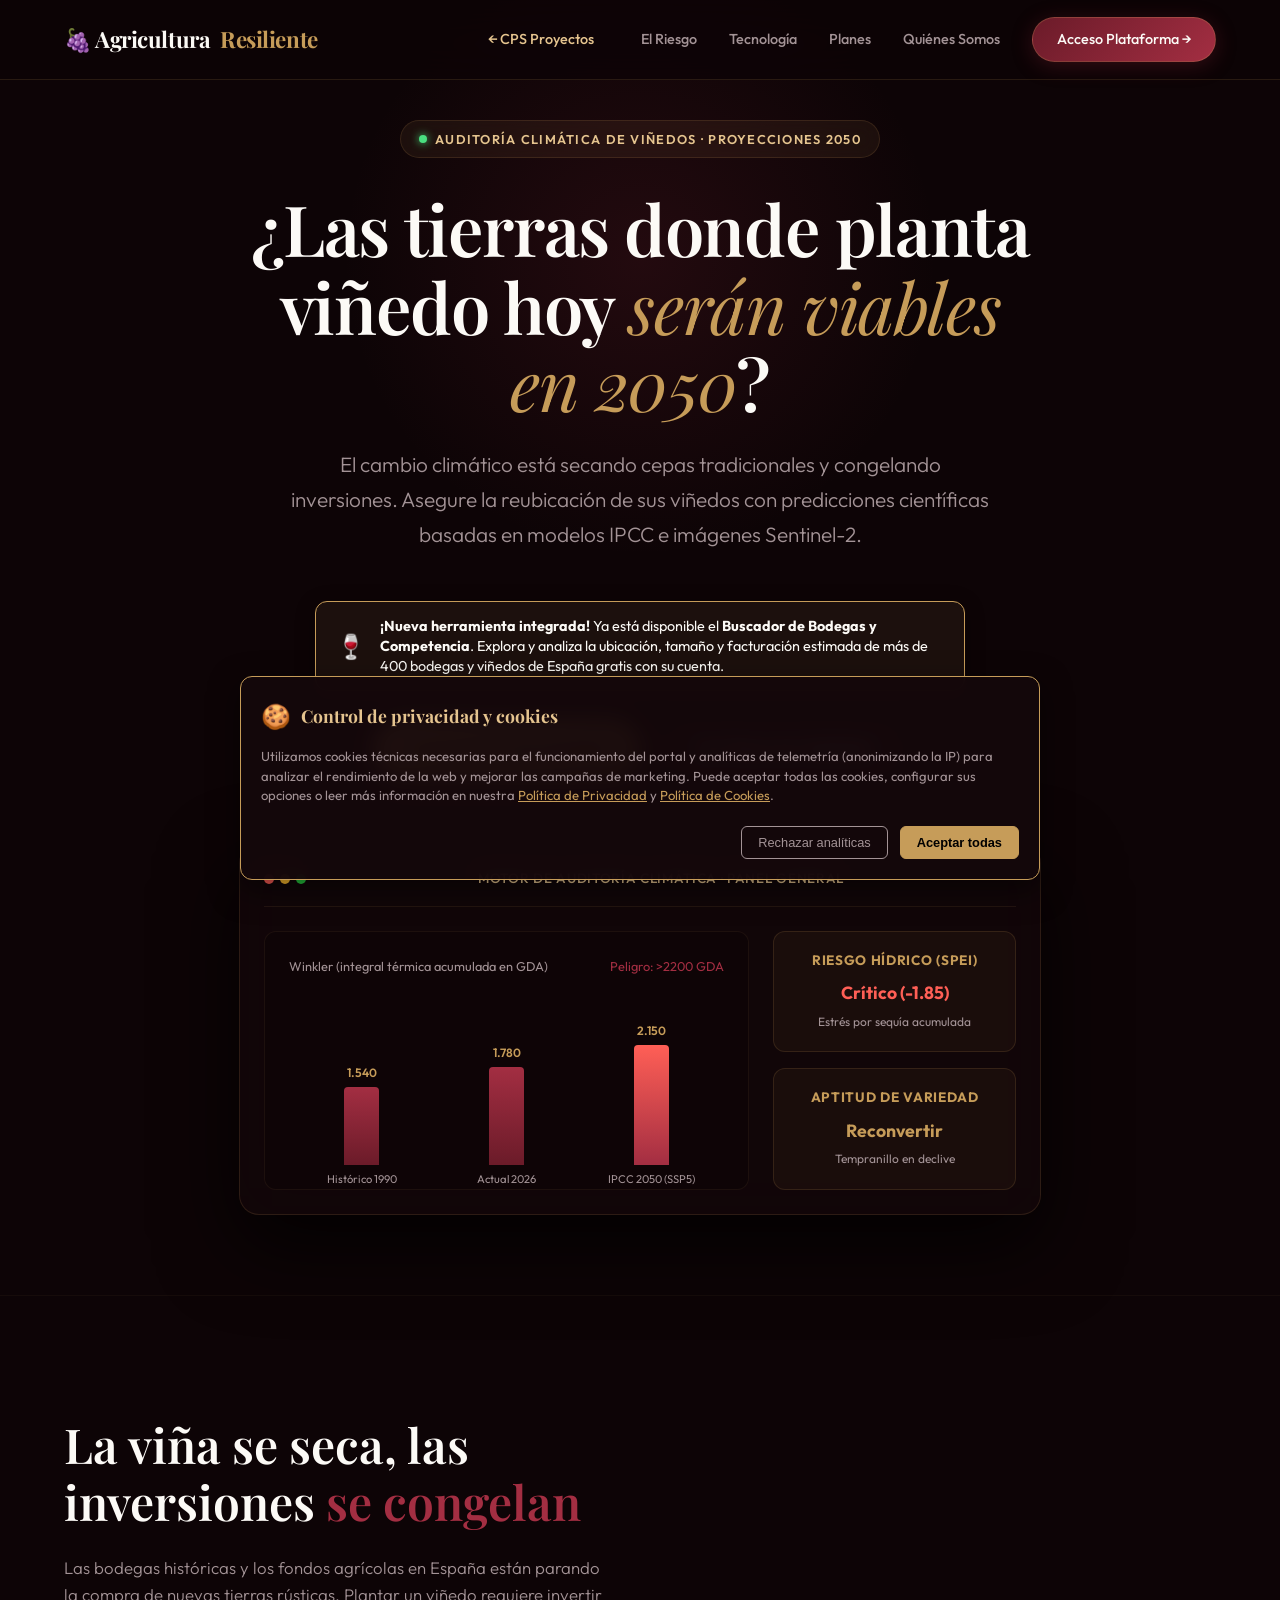
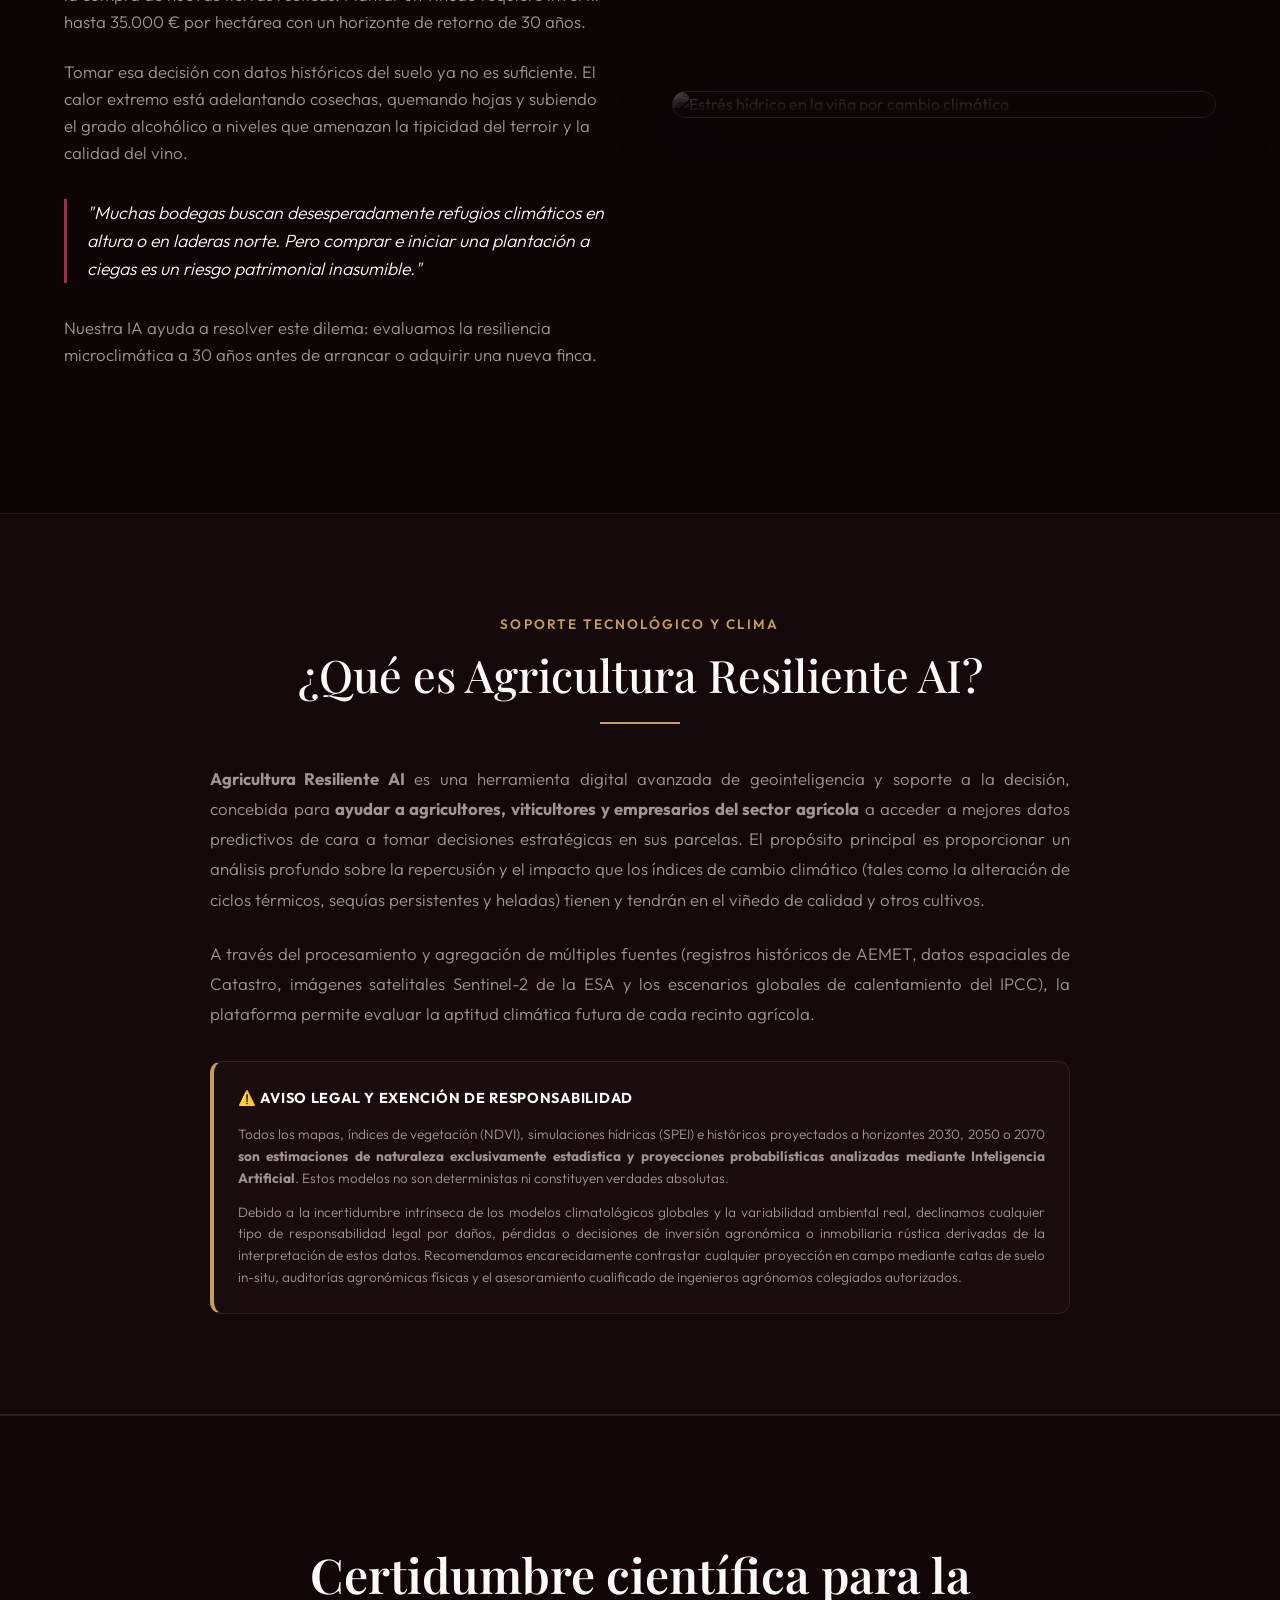
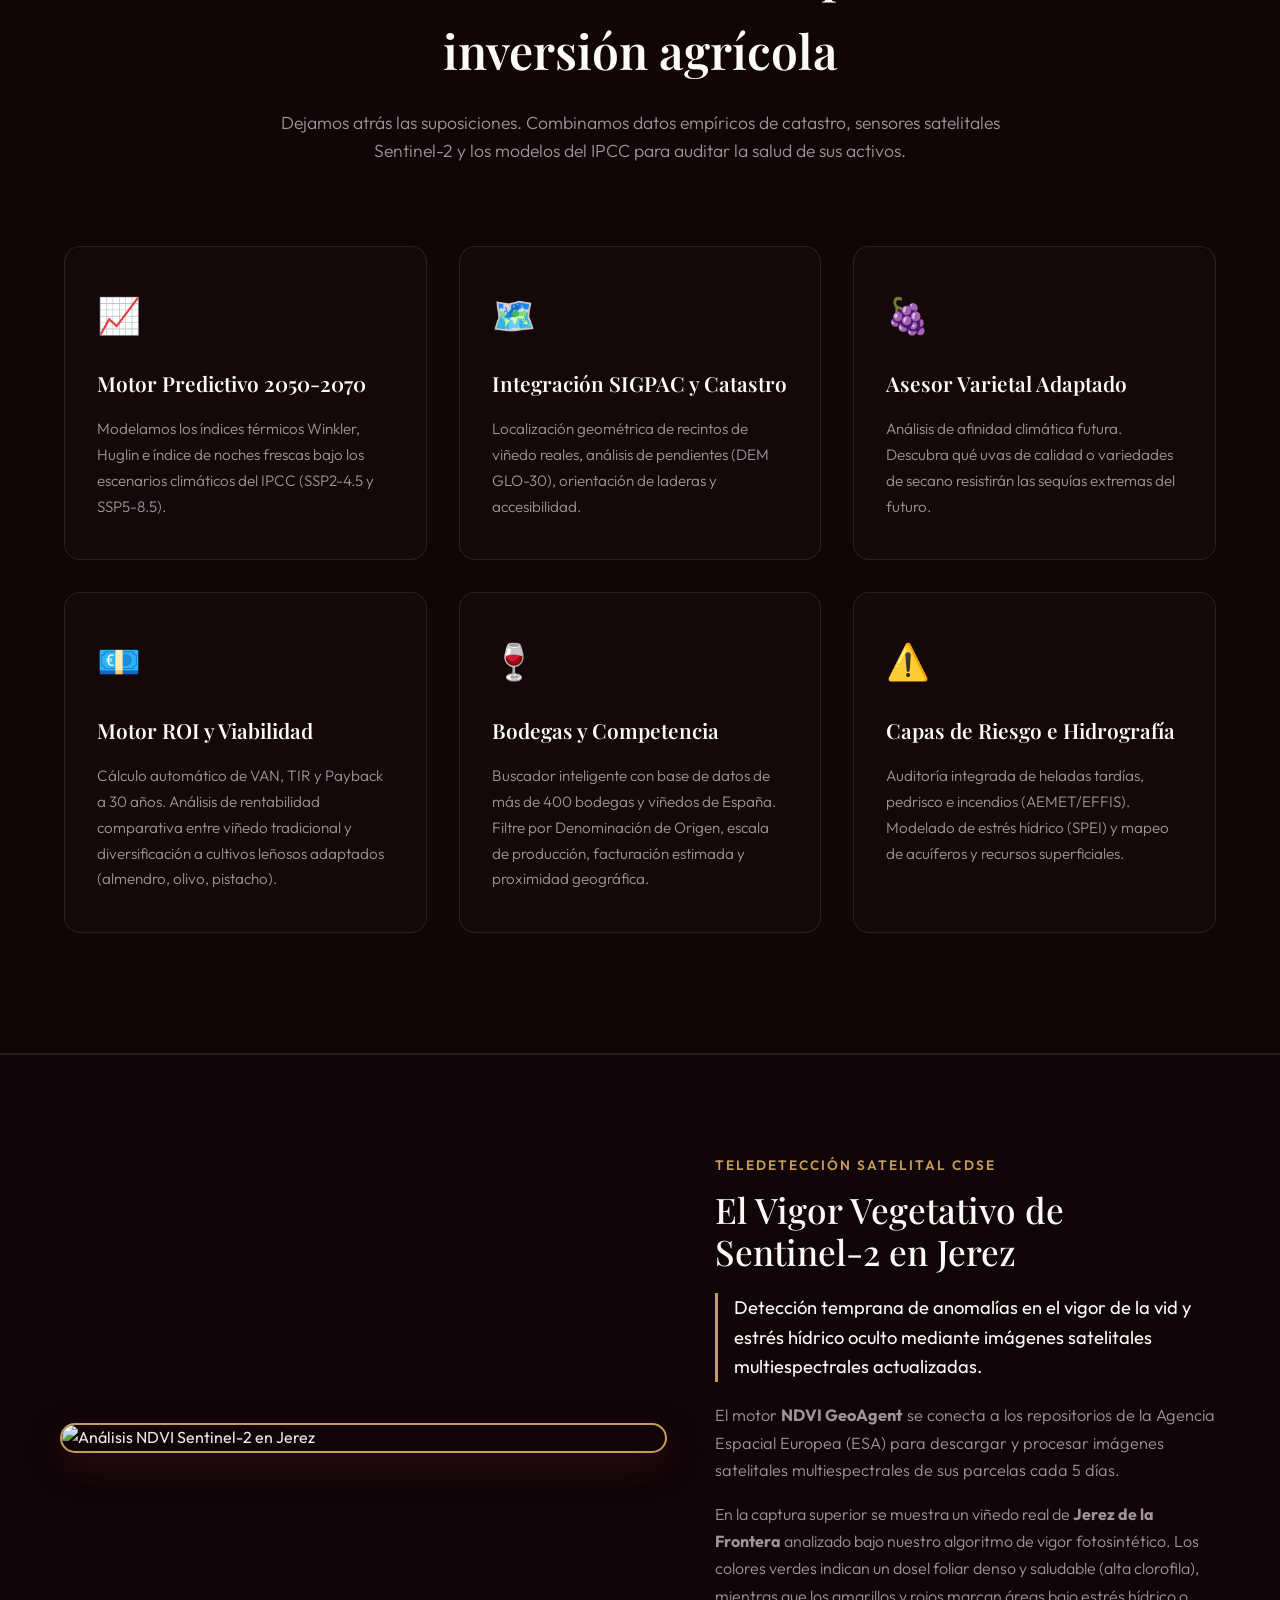
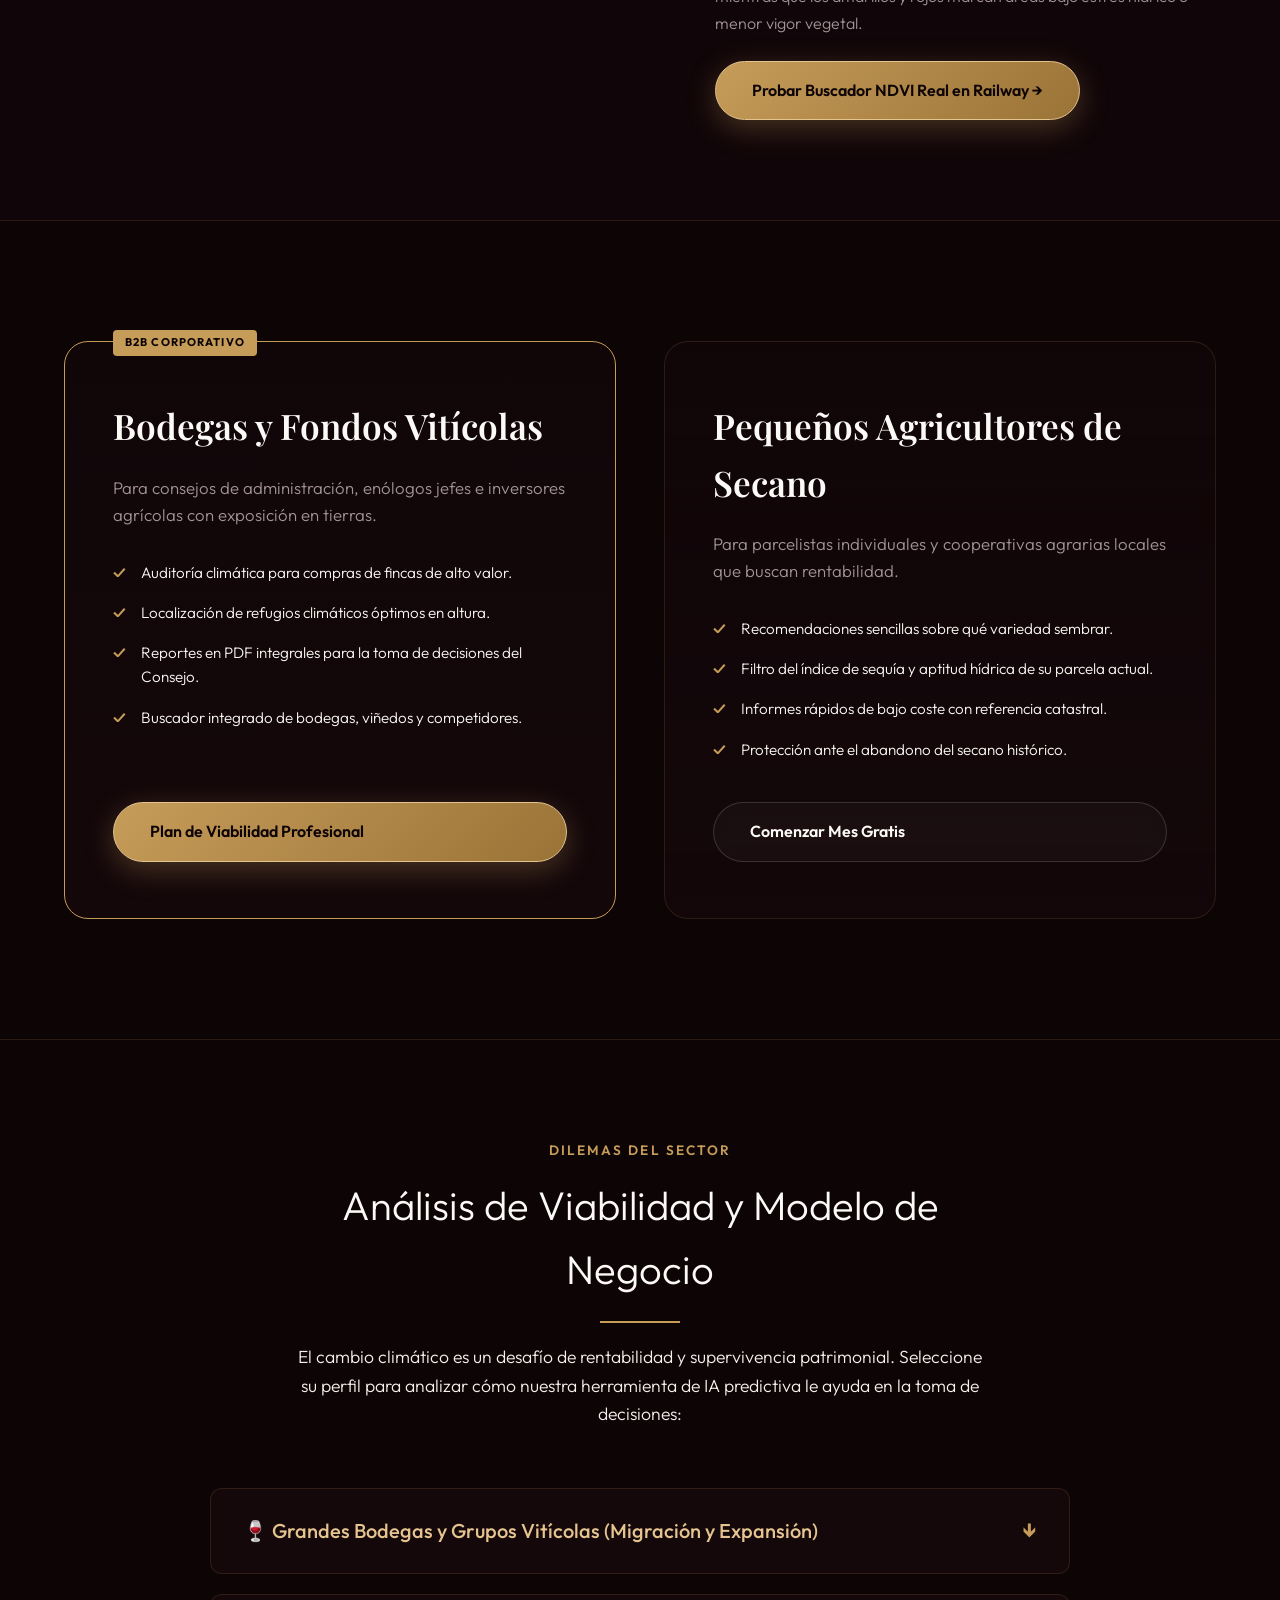
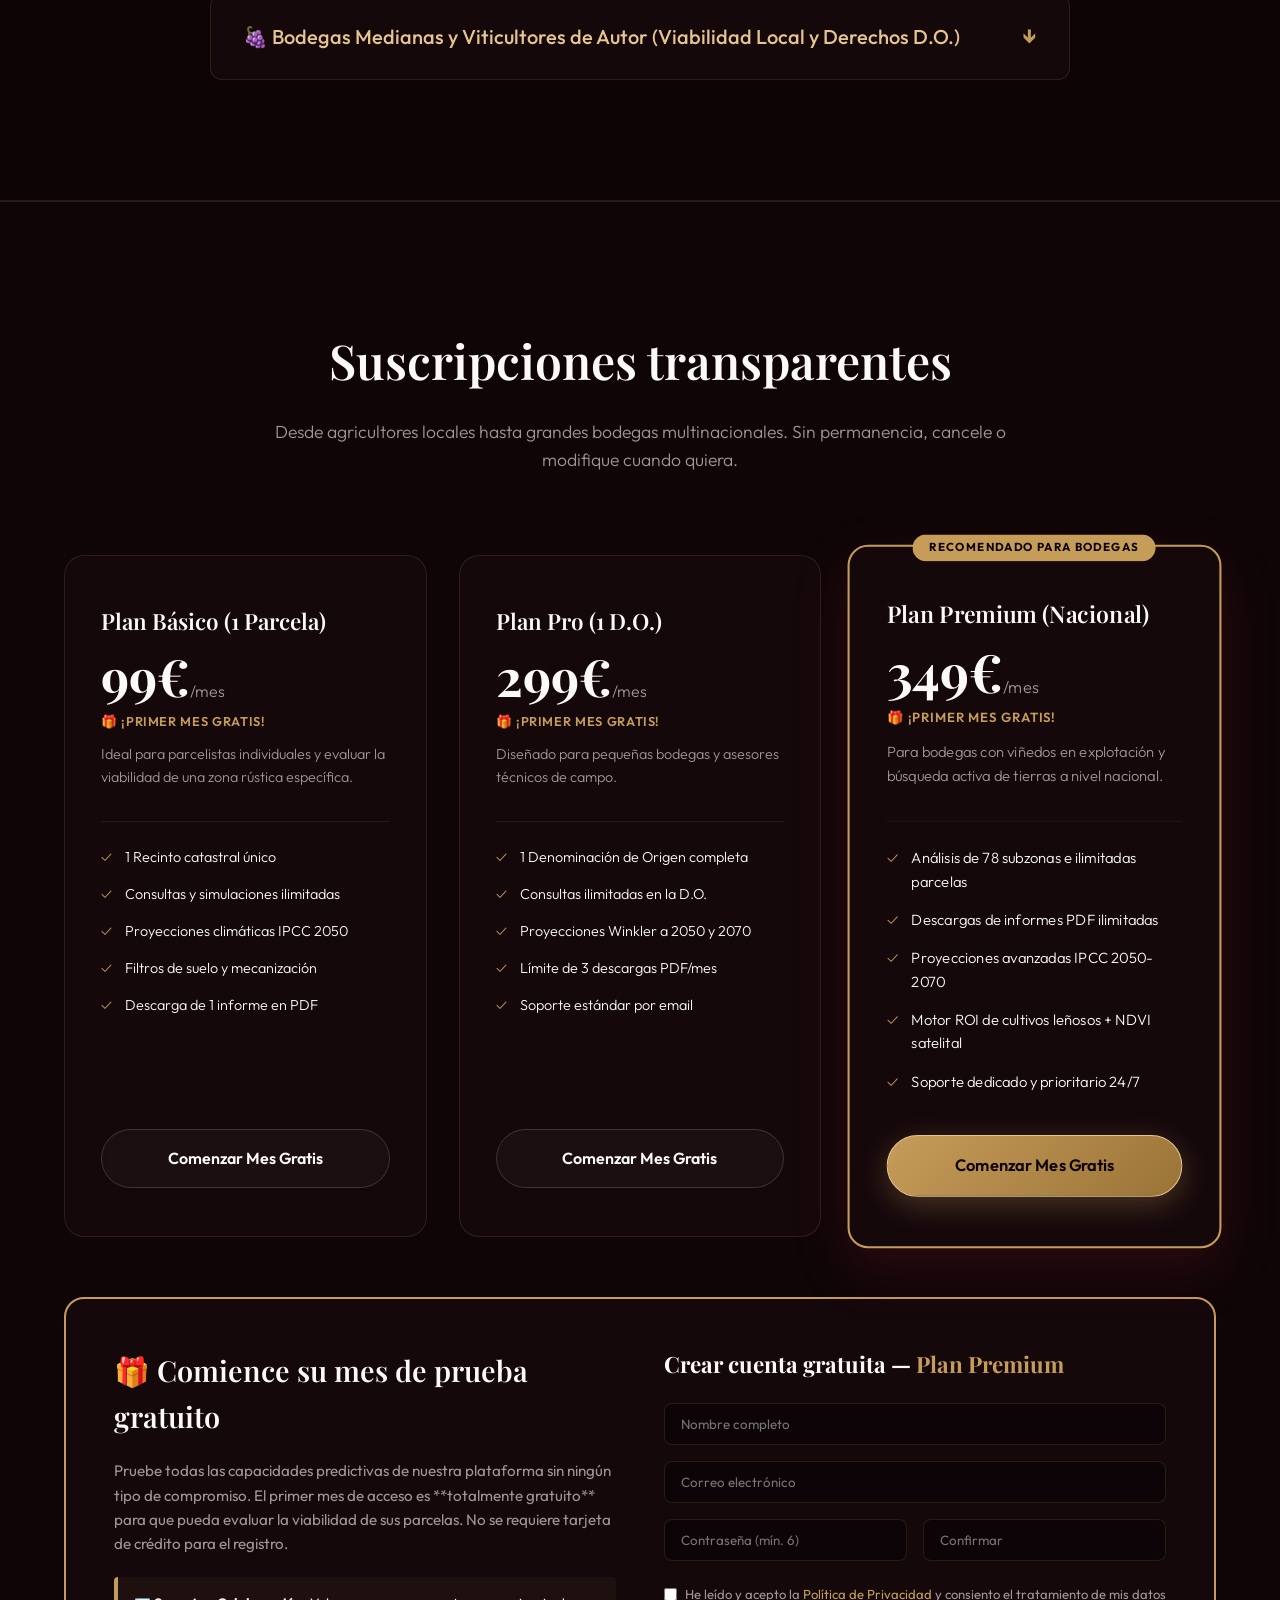
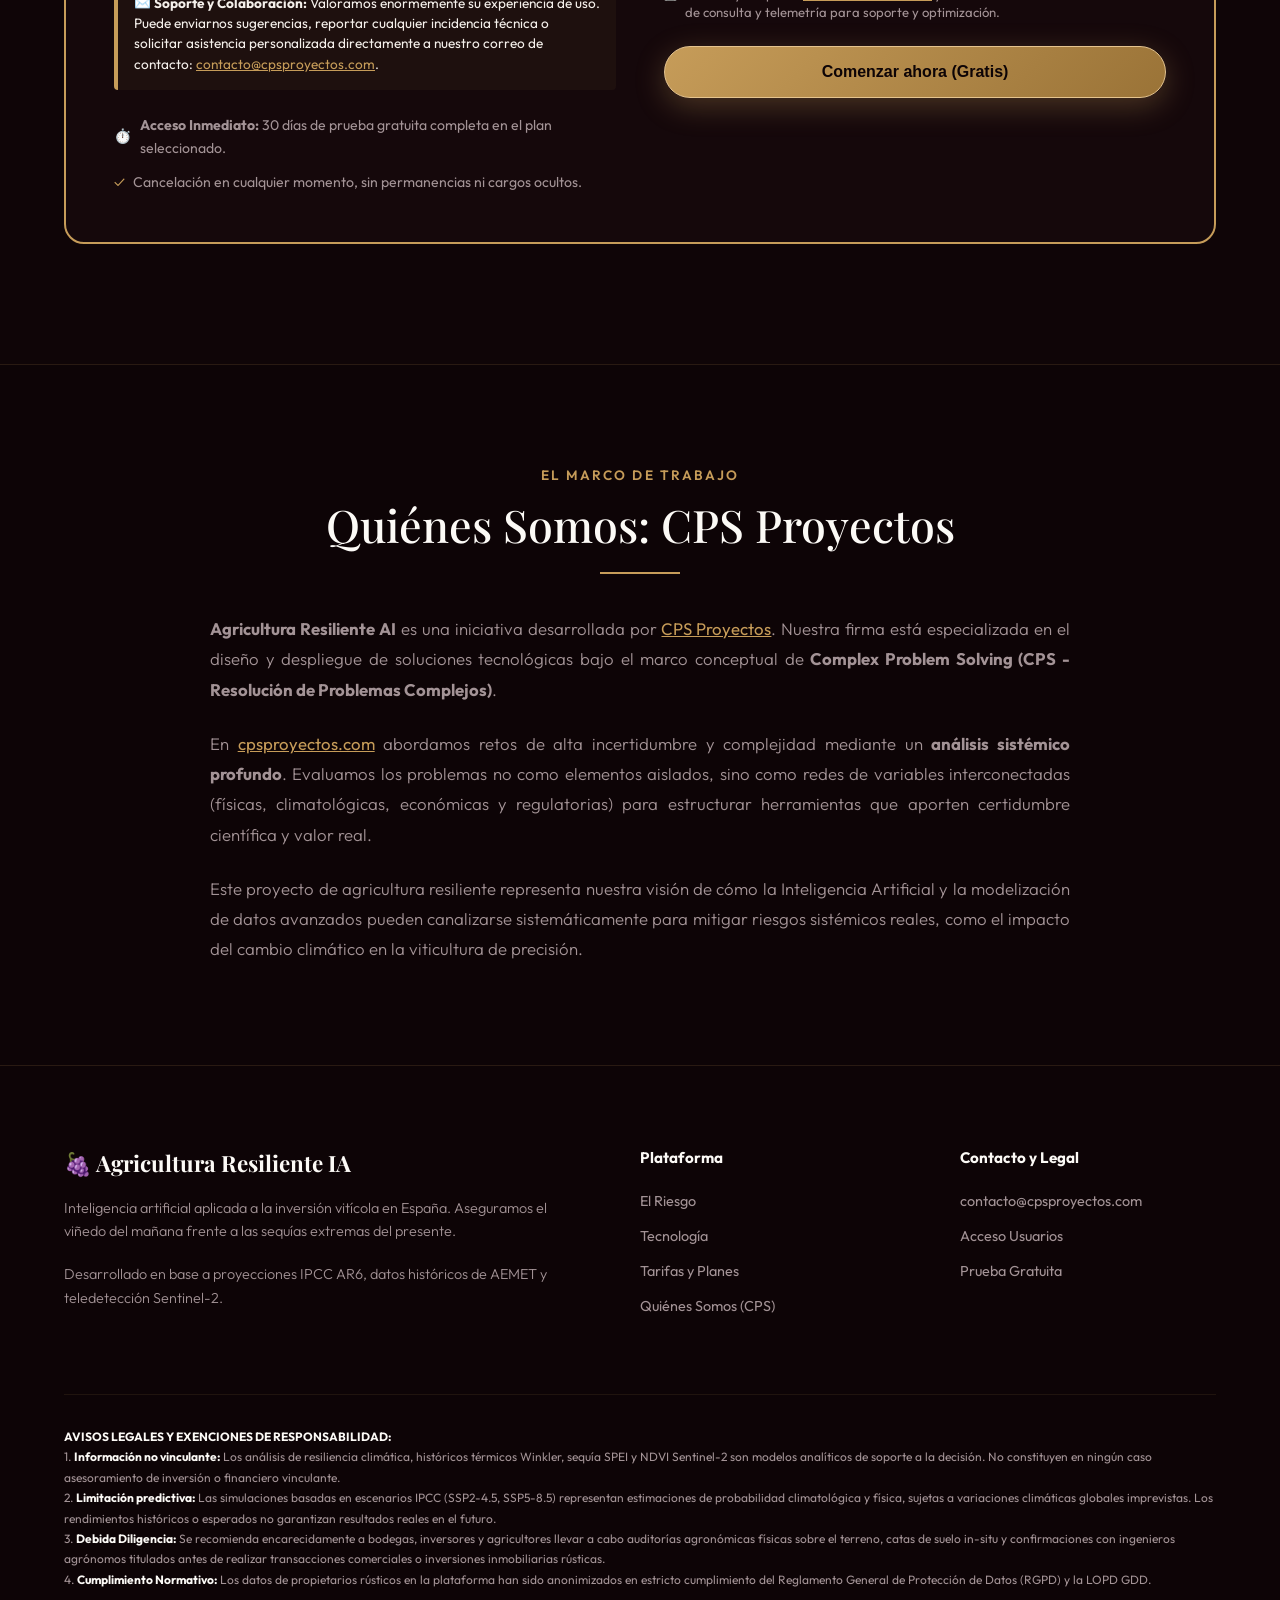
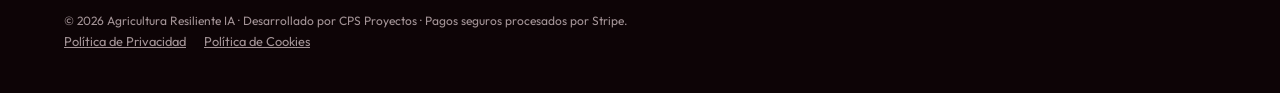
==== commit dbd8743d: "feat: add privacy policies and trial plan metadata to agro landing page" ====
--- a/agro/index.html
+++ b/agro/index.html
@@ -3,7 +3,7 @@
 <head>
   <meta charset="UTF-8">
   <meta name="viewport" content="width=device-width, initial-scale=1.0">
-  <title>Agricultura Resiliente IA — Due Diligence y Certidumbre Climática para el Viñedo</title>
+  <title>Agricultura Resiliente IA — Inteligencia Climática y de Mercado para el Viñedo</title>
   <meta name="description" content="Plataforma de inteligencia climática y de mercado para la inversión vitícola en España. Evalúe la viabilidad de sus viñedos a 2050 y 2070 bajo modelos predictivos IPCC.">
   
   <!-- Google Fonts -->
@@ -542,6 +542,13 @@
       line-height: 1.7;
     }
 
+    .ndvi-grid {
+      display: grid;
+      grid-template-columns: 1.2fr 1fr;
+      gap: 48px;
+      align-items: center;
+    }
+
     /* SECCIÓN DOBLE CAMINO (BODEGA VS AGRICULTOR) */
     .paths {
       padding: 120px 0;
@@ -979,7 +986,7 @@
     }
 
     @media (max-width: 768px) {
-      .problem-grid, .paths-grid, .footer-grid, .mockup-grid {
+      .problem-grid, .paths-grid, .footer-grid, .mockup-grid, .ndvi-grid {
         grid-template-columns: 1fr;
       }
       .mockup-sidebar {
@@ -990,6 +997,8 @@
       }
     }
   </style>
+  <!-- Supabase JS Client -->
+  <script src="https://cdn.jsdelivr.net/npm/@supabase/supabase-js@2"></script>
 </head>
 <body>
 
@@ -998,11 +1007,11 @@
     <div class="container nav-inner">
       <a href="#" class="brand">🍇 Agricultura <span>Resiliente</span></a>
       <div class="nav-links">
-        <a href="../">← Volver al Showcase</a>
+        <a href="https://cpsproyectos.com/" style="color: var(--gold-light); font-weight: 500; margin-right: 15px;">← CPS Proyectos</a>
         <a href="#problema">El Riesgo</a>
         <a href="#solucion">Tecnología</a>
-        <a href="#simulador">Simular Parcela</a>
         <a href="#precios">Planes</a>
+        <a href="#quienes-somos">Quiénes Somos</a>
         <a href="https://agricultura-resiliente-production.up.railway.app" class="nav-cta">Acceso Plataforma →</a>
       </div>
     </div>
@@ -1020,8 +1029,15 @@
         El cambio climático está secando cepas tradicionales y congelando inversiones. Asegure la reubicación de sus viñedos con predicciones científicas basadas en modelos IPCC e imágenes Sentinel-2.
       </p>
       
+      <div style="background: rgba(198, 156, 89, 0.08); border: 1.5px solid var(--gold); border-radius: 12px; padding: 14px 20px; margin: 0 auto 28px; max-width: 650px; display: flex; align-items: center; gap: 14px; font-size: 0.9rem; color: var(--cream); text-align: left; box-shadow: 0 4px 20px rgba(0,0,0,0.3);">
+        <span style="font-size: 1.5rem;">🍷</span>
+        <span style="line-height: 1.4;">
+          <strong>¡Nueva herramienta integrada!</strong> Ya está disponible el <strong>Buscador de Bodegas y Competencia</strong>. Explora y analiza la ubicación, tamaño y facturación estimada de más de 400 bodegas y viñedos de España gratis con su cuenta.
+        </span>
+      </div>
+      
       <div class="hero-btns">
-        <a href="#simulador" class="btn btn-gold">Evaluar Parcela Gratis</a>
+        <a href="#registro" class="btn btn-gold">Comenzar Prueba Gratuita</a>
         <a href="#precios" class="btn btn-outline">Ver Planes de Viabilidad</a>
       </div>
 
@@ -1095,6 +1111,39 @@
     </div>
   </section>
 
+  <!-- QUÉ ES AGRICULTURA RESILIENTE AI -->
+  <section class="about-platform" id="que-es-ar" style="padding: 100px 0; background: var(--bg-card); border-top: 1px solid var(--border-dark); border-bottom: 1px solid var(--border-dark);">
+    <div class="container" style="max-width: 900px; margin: 0 auto; padding: 0 20px;">
+      <div style="text-align: center; margin-bottom: 40px;">
+        <span style="color: var(--gold); text-transform: uppercase; font-size: 0.85rem; font-weight: 600; letter-spacing: 0.15em; display: block; margin-bottom: 12px;">Soporte Tecnológico y Clima</span>
+        <h2 style="font-family: 'Playfair Display', serif; font-size: clamp(2rem, 4vw, 2.8rem); color: var(--cream); margin-bottom: 20px; font-weight: 500; line-height: 1.2;">¿Qué es Agricultura Resiliente AI?</h2>
+        <div style="width: 80px; height: 2px; background: var(--gold); margin: 0 auto;"></div>
+      </div>
+      
+      <div style="color: var(--text-muted); font-size: 1.05rem; line-height: 1.8; font-weight: 300;">
+        <p style="margin-bottom: 24px; text-align: justify;">
+          <strong>Agricultura Resiliente AI</strong> es una herramienta digital avanzada de geointeligencia y soporte a la decisión, concebida para <strong>ayudar a agricultores, viticultores y empresarios del sector agrícola</strong> a acceder a mejores datos predictivos de cara a tomar decisiones estratégicas en sus parcelas. El propósito principal es proporcionar un análisis profundo sobre la repercusión y el impacto que los índices de cambio climático (tales como la alteración de ciclos térmicos, sequías persistentes y heladas) tienen y tendrán en el viñedo de calidad y otros cultivos.
+        </p>
+        
+        <p style="margin-bottom: 32px; text-align: justify;">
+          A través del procesamiento y agregación de múltiples fuentes (registros históricos de AEMET, datos espaciales de Catastro, imágenes satelitales Sentinel-2 de la ESA y los escenarios globales de calentamiento del IPCC), la plataforma permite evaluar la aptitud climática futura de cada recinto agrícola.
+        </p>
+        
+        <div style="background: rgba(198, 156, 89, 0.03); border: 1px solid rgba(198, 156, 89, 0.15); border-left: 4px solid var(--gold); padding: 24px; border-radius: 12px;">
+          <strong style="color: var(--cream); font-size: 0.9rem; text-transform: uppercase; letter-spacing: 0.05em; display: flex; align-items: center; margin-bottom: 12px; gap: 8px;">
+            ⚠️ AVISO LEGAL Y EXENCIÓN DE RESPONSABILIDAD
+          </strong>
+          <p style="font-size: 0.85rem; line-height: 1.6; color: var(--text-muted); margin: 0; font-weight: 300; text-align: justify;">
+            Todos los mapas, índices de vegetación (NDVI), simulaciones hídricas (SPEI) e históricos proyectados a horizontes 2030, 2050 o 2070 <strong>son estimaciones de naturaleza exclusivamente estadística y proyecciones probabilísticas analizadas mediante Inteligencia Artificial</strong>. Estos modelos no son deterministas ni constituyen verdades absolutas. 
+          </p>
+          <p style="font-size: 0.85rem; line-height: 1.6; color: var(--text-muted); margin: 12px 0 0 0; font-weight: 300; text-align: justify;">
+            Debido a la incertidumbre intrínseca de los modelos climatológicos globales y la variabilidad ambiental real, declinamos cualquier tipo de responsabilidad legal por daños, pérdidas o decisiones de inversión agronómica o inmobiliaria rústica derivadas de la interpretación de estos datos. Recomendamos encarecidamente contrastar cualquier proyección en campo mediante catas de suelo in-situ, auditorías agronómicas físicas y el asesoramiento cualificado de ingenieros agrónomos colegiados autorizados.
+          </p>
+        </div>
+      </div>
+    </div>
+  </section>
+
   <!-- LA SOLUCIÓN (CARACTERÍSTICAS) -->
   <section class="solution" id="solucion">
     <div class="container">
@@ -1114,16 +1163,52 @@
           <h3>Integración SIGPAC y Catastro</h3>
           <p>Localización geométrica de recintos de viñedo reales, análisis de pendientes (DEM GLO-30), orientación de laderas y accesibilidad.</p>
         </div>
-        <div class="feature-card">
-          <div class="feature-icon">🛰️</div>
-          <h3>NDVI Sentinel-2</h3>
-          <p>Detección temprana de anomalías en el vigor de la vid y estrés hídrico oculto mediante imágenes satelitales multiespectrales actualizadas.</p>
-        </div>
+
         <div class="feature-card">
           <div class="feature-icon">🍇</div>
           <h3>Asesor Varietal Adaptado</h3>
           <p>Análisis de afinidad climática futura. Descubra qué uvas de calidad o variedades de secano resistirán las sequías extremas del futuro.</p>
         </div>
+        <div class="feature-card">
+          <div class="feature-icon">💶</div>
+          <h3>Motor ROI y Viabilidad</h3>
+          <p>Cálculo automático de VAN, TIR y Payback a 30 años. Análisis de rentabilidad comparativa entre viñedo tradicional y diversificación a cultivos leñosos adaptados (almendro, olivo, pistacho).</p>
+        </div>
+        <div class="feature-card">
+          <div class="feature-icon">🍷</div>
+          <h3>Bodegas y Competencia</h3>
+          <p>Buscador inteligente con base de datos de más de 400 bodegas y viñedos de España. Filtre por Denominación de Origen, escala de producción, facturación estimada y proximidad geográfica.</p>
+        </div>
+        <div class="feature-card">
+          <div class="feature-icon">⚠️</div>
+          <h3>Capas de Riesgo e Hidrografía</h3>
+          <p>Auditoría integrada de heladas tardías, pedrisco e incendios (AEMET/EFFIS). Modelado de estrés hídrico (SPEI) y mapeo de acuíferos y recursos superficiales.</p>
+        </div>
+      </div>
+    </div>
+  </section>
+
+  <!-- NDVI SENTINEL VISUAL SHOWCASE -->
+  <section class="ndvi-showcase" style="padding: 100px 0; background: rgba(21, 8, 11, 0.4); border-top: 1px solid var(--border-dark); border-bottom: 1px solid var(--border-dark);">
+    <div class="container ndvi-grid" style="max-width: 1200px; margin: 0 auto; padding: 0 20px;">
+      <div style="border: 2px solid var(--gold); border-radius: 16px; overflow: hidden; box-shadow: 0 12px 32px rgba(107, 27, 41, 0.3);">
+        <img src="ndvi_jerez.png" alt="Análisis NDVI Sentinel-2 en Jerez" style="width: 100%; display: block; filter: brightness(0.95) contrast(1.05);">
+      </div>
+      <div style="display: flex; flex-direction: column; justify-content: center;">
+        <span style="color: var(--gold); text-transform: uppercase; font-size: 0.85rem; font-weight: 600; letter-spacing: 0.15em; display: block; margin-bottom: 12px;">Teledetección Satelital CDSE</span>
+        <h2 style="font-family: 'Playfair Display', serif; font-size: 2.2rem; color: var(--cream); margin-bottom: 20px; font-weight: 500; line-height: 1.2;">El Vigor Vegetativo de Sentinel-2 en Jerez</h2>
+        <p style="color: var(--cream); font-size: 1.15rem; line-height: 1.6; margin-bottom: 20px; font-weight: 400; font-family: 'Outfit', sans-serif; border-left: 3px solid var(--gold); padding-left: 16px;">
+          Detección temprana de anomalías en el vigor de la vid y estrés hídrico oculto mediante imágenes satelitales multiespectrales actualizadas.
+        </p>
+        <p style="color: var(--text-muted); font-size: 1.02rem; line-height: 1.7; margin-bottom: 16px; font-weight: 300;">
+          El motor <strong>NDVI GeoAgent</strong> se conecta a los repositorios de la Agencia Espacial Europea (ESA) para descargar y procesar imágenes satelitales multiespectrales de sus parcelas cada 5 días.
+        </p>
+        <p style="color: var(--text-muted); font-size: 1rem; line-height: 1.7; margin-bottom: 24px; font-weight: 300;">
+          En la captura superior se muestra un viñedo real de <strong>Jerez de la Frontera</strong> analizado bajo nuestro algoritmo de vigor fotosintético. Los colores verdes indican un dosel foliar denso y saludable (alta clorofila), mientras que los amarillos y rojos marcan áreas bajo estrés hídrico o menor vigor vegetal.
+        </p>
+        <a href="https://agricultura-resiliente-production.up.railway.app" class="btn btn-gold" target="_blank" style="display: inline-flex; align-items: center; gap: 8px; width: fit-content;">
+          Probar Buscador NDVI Real en Railway →
+        </a>
       </div>
     </div>
   </section>
@@ -1136,13 +1221,13 @@
           <h3>Bodegas y Fondos Vitícolas</h3>
           <p class="desc">Para consejos de administración, enólogos jefes e inversores agrícolas con exposición en tierras.</p>
           <ul class="path-bullets">
-            <li>Due Diligence climática para compras de fincas de alto valor.</li>
+            <li>Auditoría climática para compras de fincas de alto valor.</li>
             <li>Localización de refugios climáticos óptimos en altura.</li>
             <li>Reportes en PDF integrales para la toma de decisiones del Consejo.</li>
-            <li>API REST para conectar con su ERP agrícola y tasadoras.</li>
+            <li>Buscador integrado de bodegas, viñedos y competidores.</li>
           </ul>
         </div>
-        <a href="#precios" class="btn btn-gold">Plan de Viabilidad Profesional</a>
+        <a href="#registro" class="btn btn-gold" onclick="selectPlan('premium')">Plan de Viabilidad Profesional</a>
       </div>
 
       <div class="path-card">
@@ -1156,49 +1241,103 @@
             <li>Protección ante el abandono del secano histórico.</li>
           </ul>
         </div>
-        <a href="#simulador" class="btn btn-outline">Evaluar mi Finca Gratis</a>
+        <a href="#registro" class="btn btn-outline" onclick="selectPlan('parcela')">Comenzar Mes Gratis</a>
       </div>
     </div>
   </section>
 
-  <!-- SIMULADOR INTERACTIVO -->
-  <section class="simulator" id="simulador">
-    <div class="container">
-      <div class="sim-card">
-        <h2>Simule la resiliencia de su parcela</h2>
-        <p>Introduzca la referencia catastral de 14 caracteres de SIGPAC para ejecutar un escaneo básico preliminar de estrés hídrico e integral térmica.</p>
-        
-        <div class="sim-form">
-          <input type="text" class="sim-input" id="refCatInput" placeholder="Ej: 26036A00500123" maxlength="14">
-          <button class="sim-btn" onclick="executeSimulation()">Analizar Parcela</button>
-        </div>
-
-        <div class="sim-loader" id="simLoader">
-          <div class="spinner"></div>
-          <span>Consultando base de datos e imágenes Sentinel-2...</span>
-        </div>
-
-        <!-- RESULTADO SINTÉTICO (INTERACTIVO) -->
-        <div class="sim-result" id="simResult">
-          <div class="result-header">
-            <h4 class="font-serif">Parcela Analizada: <span id="resRef" style="color: var(--gold);"></span></h4>
-            <div class="result-score" id="resScore">92/100</div>
+  <!-- CASOS DE USO Y ANÁLISIS ESTRATÉGICO (DESPLEGABLES) -->
+  <style>
+    /* Estilos personalizados para los desplegables de negocio */
+    .use-cases details {
+      border: 1.5px solid var(--border-dark);
+      margin-bottom: 20px;
+      border-radius: 12px;
+      background: var(--bg-card);
+      transition: border-color 0.3s ease, box-shadow 0.3s ease;
+    }
+    .use-cases details[open] {
+      border-color: var(--gold);
+      box-shadow: 0 4px 20px rgba(198, 156, 89, 0.15);
+    }
+    .use-cases summary {
+      padding: 24px 32px;
+      font-family: 'Outfit', sans-serif;
+      font-size: 1.25rem;
+      font-weight: 500;
+      color: var(--gold-light);
+      cursor: pointer;
+      list-style: none;
+      display: flex;
+      justify-content: space-between;
+      align-items: center;
+      outline: none;
+      user-select: none;
+    }
+    .use-cases summary::-webkit-details-marker {
+      display: none;
+    }
+    .use-cases details[open] summary .summary-arrow {
+      transform: rotate(180deg);
+    }
+    .use-cases .summary-arrow {
+      transition: transform 0.3s ease;
+      color: var(--gold);
+      font-size: 1.4rem;
+      font-weight: bold;
+    }
+  </style>
+
+  <section class="use-cases" id="casos-de-uso" style="padding: 100px 0; background: var(--bg-dark); border-top: 1px solid var(--border-dark); border-bottom: 1px solid var(--border-dark);">
+    <div class="container" style="max-width: 900px; margin: 0 auto; padding: 0 20px;">
+      <div class="solution-header" style="text-align: center; margin-bottom: 60px;">
+        <span style="color: var(--gold); text-transform: uppercase; font-size: 0.85rem; font-weight: 600; letter-spacing: 0.15em; display: block; margin-bottom: 12px;">Dilemas del Sector</span>
+        <h2 style="font-family: 'Outfit', sans-serif; font-size: 2.5rem; color: var(--cream); margin-bottom: 20px; font-weight: 300;">Análisis de Viabilidad y Modelo de Negocio</h2>
+        <div style="width: 80px; height: 2px; background: var(--gold); margin: 0 auto 20px;"></div>
+        <p style="color: var(--cream-dark); font-size: 1.1rem; max-width: 700px; margin: 0 auto; line-height: 1.6;">
+          El cambio climático es un desafío de rentabilidad y supervivencia patrimonial. Seleccione su perfil para analizar cómo nuestra herramienta de IA predictiva le ayuda en la toma de decisiones:
+        </p>
+      </div>
+
+      <div class="collapsible-group" style="display: flex; flex-direction: column;">
+        <!-- DESPLEGABLE 1: BODEGA GRANDE / GRUPO VITÍCOLA -->
+        <details>
+          <summary>
+            <span>🍷 Grandes Bodegas y Grupos Vitícolas (Migración y Expansión)</span>
+            <span class="summary-arrow">↓</span>
+          </summary>
+          <div style="padding: 0 32px 32px; color: var(--cream); font-size: 1rem; line-height: 1.7; border-top: 1px solid rgba(198, 156, 89, 0.1); margin-top: -8px;">
+            <p style="margin-bottom: 20px; color: var(--cream-dark); font-weight: 300; padding-top: 16px;">
+              Para consejos de administración, enólogos jefes e inversores con alta exposición de capital en tierras. Su objetivo principal es la **protección del valor de sus activos a largo plazo** y la prospección de nuevos "refugios climáticos" para adquisiciones estratégicas.
+            </p>
+            <h4 style="color: var(--gold); font-family: 'Outfit', sans-serif; margin-bottom: 12px; font-weight: 500; font-size: 1.1rem;">¿Cómo le ayuda la herramienta?</h4>
+            <ul style="margin: 0 0 20px 20px; padding: 0; list-style-type: square; color: var(--cream-dark);">
+              <li style="margin-bottom: 10px;"><strong>Auditoría Climática de Adquisiciones:</strong> Antes de adquirir una nueva propiedad o viñedo de alto valor, introduzca su referencia SIGPAC para proyectar los índices Winkler/Huglin a 2050. Evite invertir millones en suelos que perderán su viabilidad térmica en pocas décadas.</li>
+              <li style="margin-bottom: 10px;"><strong>Localización de Refugios en Altura:</strong> Identifique de forma proactiva laderas de montaña con orientación óptima, pendientes adecuadas (análisis DEM GLO-30) y proximidad garantizada a recursos hídricos antes de que el mercado infle los precios de esas zonas.</li>
+              <li style="margin-bottom: 10px;"><strong>Modelado Económico para Consejos:</strong> Genere reportes técnicos listos para presentar al Consejo de Administración, detallando la viabilidad financiera, VAN, TIR y payback comparativo ante la relocalización de viñedos.</li>
+            </ul>
           </div>
-          <div class="result-grid">
-            <div class="result-item">
-              <h5>Winkler Proyectado 2050</h5>
-              <p id="resWinkler">1.820 GDA (Óptimo)</p>
-            </div>
-            <div class="result-item">
-              <h5>Riesgo Sequía (SPEI)</h5>
-              <p id="resSpei" style="color: #4ade80;">Moderado (-0.75)</p>
-            </div>
-            <div class="result-item">
-              <h5>Asesor Varietal</h5>
-              <p id="resVariedad">Garnacha, Syrah</p>
-            </div>
+        </details>
+
+        <!-- DESPLEGABLE 2: BODEGAS MEDIANAS Y PEQUEÑAS DE AUTOR -->
+        <details>
+          <summary>
+            <span>🍇 Bodegas Medianas y Viticultores de Autor (Viabilidad Local y Derechos D.O.)</span>
+            <span class="summary-arrow">↓</span>
+          </summary>
+          <div style="padding: 0 32px 32px; color: var(--cream); font-size: 1rem; line-height: 1.7; border-top: 1px solid rgba(198, 156, 89, 0.1); margin-top: -8px;">
+            <p style="margin-bottom: 20px; color: var(--cream-dark); font-weight: 300; padding-top: 16px;">
+              Para bodegas familiares e independientes cuyo capital está vinculado a su bodega física de elaboración e identidad territorial. Su objetivo es **resolver el dilema de la viabilidad climática local sin perder los derechos regulados de plantación ni inutilizar su bodega**.
+            </p>
+            <h4 style="color: var(--gold); font-family: 'Outfit', sans-serif; margin-bottom: 12px; font-weight: 500; font-size: 1.1rem;">¿Cómo le ayuda la herramienta?</h4>
+            <ul style="margin: 0 0 20px 20px; padding: 0; list-style-type: square; color: var(--cream-dark);">
+              <li style="margin-bottom: 10px;"><strong>Diagnóstico de Riesgo Local:</strong> ¿Están sus viñedos en una zona crítica? Si la respuesta es <em>sí</em>, nuestro simulador de diversificación calcula si le sale a cuenta la transición parcial a cultivos alternativos (pistacho, almendro u olivo) o si es viable mantener el viñedo tradicional.</li>
+              <li style="margin-bottom: 10px;"><strong>Búsqueda de "Micro-Refugios" de la D.O.:</strong> Si su viñedo actual se seca pero no quiere abandonar el vino de autor ni inutilizar su bodega, la plataforma localiza parcelas libres con microclimas resilientes (mayor altitud local, laderas sombrías, cercanía a riego) <em>dentro de los límites geográficos de su propia D.O.</em> Así, puede solicitar la <strong>autorización de replantación (válida por 3 años)</strong>, mover su viñedo a una zona segura dentro de la D.O. y seguir elaborando en su bodega de siempre.</li>
+              <li style="margin-bottom: 10px;"><strong>Certificación y Valoración Patrimonial:</strong> Si el motor demuestra que su suelo se encuentra en una zona resiliente, use estos informes certificados para justificar el valor futuro de su viñedo ante entidades financieras para renegociar créditos o seguros agrícolas, o de cara a comercializar su viñedo a inversores que busquen suelo resiliente en el futuro.</li>
+              <li style="margin-bottom: 10px;"><strong>Afinidad Varietal y Riego de Precisión:</strong> Evalúe qué variedades autorizadas por su D.O. soportan mejor el calor (ej. Garnacha o Bobal) y reciba planes de riego de supervivencia precisos usando índices satelitales NDVI para proteger la madera de la vid.</li>
+            </ul>
           </div>
-        </div>
+        </details>
       </div>
     </div>
   </section>
@@ -1212,73 +1351,137 @@
       </div>
 
       <div class="pricing-grid">
-        <!-- DEMO -->
+        <!-- BASICO -->
         <div class="price-card">
           <div>
-            <h3 class="price-title">Demo</h3>
-            <div class="price-value">0€<span>/mes</span></div>
-            <p class="price-desc">Ideal para familiarizarse con la plataforma y simular una parcela puntual.</p>
+            <h3 class="price-title">Plan Básico (1 Parcela)</h3>
+            <div class="price-value">99€<span>/mes</span></div>
+            <p style="color: var(--gold); font-size: 0.8rem; font-weight: 600; margin-bottom: 12px; letter-spacing: 0.05em;">🎁 ¡PRIMER MES GRATIS!</p>
+            <p class="price-desc">Ideal para parcelistas individuales y evaluar la viabilidad de una zona rústica específica.</p>
             <ul class="price-features">
-              <li>Análisis de 1 zona geográfica</li>
-              <li>Dashboard público interactivo</li>
-              <li>Simulación catastral básica</li>
-              <li>Sin proyecciones IPCC 2050</li>
+              <li>1 Recinto catastral único</li>
+              <li>Consultas y simulaciones ilimitadas</li>
+              <li>Proyecciones climáticas IPCC 2050</li>
+              <li>Filtros de suelo y mecanización</li>
+              <li>Descarga de 1 informe en PDF</li>
             </ul>
           </div>
-          <a href="https://agricultura-resiliente-production.up.railway.app" class="btn btn-outline price-btn">Acceder Gratis</a>
-        </div>
-
-        <!-- STARTER -->
+          <a href="#registro" class="btn btn-outline price-btn" onclick="selectPlan('parcela')">Comenzar Mes Gratis</a>
+        </div>
+
+        <!-- PRO -->
         <div class="price-card">
           <div>
-            <h3 class="price-title">Starter</h3>
-            <div class="price-value">290€<span>/mes</span></div>
-            <p class="price-desc">Perfecto para pequeños agricultores y asesores de fincas locales.</p>
+            <h3 class="price-title">Plan Pro (1 D.O.)</h3>
+            <div class="price-value">299€<span>/mes</span></div>
+            <p style="color: var(--gold); font-size: 0.8rem; font-weight: 600; margin-bottom: 12px; letter-spacing: 0.05em;">🎁 ¡PRIMER MES GRATIS!</p>
+            <p class="price-desc">Diseñado para pequeñas bodegas y asesores técnicos de campo.</p>
             <ul class="price-features">
-              <li>Auditoría de 5 zonas simultáneas</li>
-              <li>Proyecciones climáticas IPCC 2050</li>
-              <li>Recomendación varietal en secano</li>
-              <li>Descarga de reportes PDF básicos</li>
-              <li>Soporte técnico por correo</li>
+              <li>1 Denominación de Origen completa</li>
+              <li>Consultas ilimitadas en la D.O.</li>
+              <li>Proyecciones Winkler a 2050 y 2070</li>
+              <li>Límite de 3 descargas PDF/mes</li>
+              <li>Soporte estándar por email</li>
             </ul>
           </div>
-          <a href="https://agricultura-resiliente-production.up.railway.app" class="btn btn-outline price-btn">Contratar Starter</a>
-        </div>
-
-        <!-- PROFESSIONAL -->
+          <a href="#registro" class="btn btn-outline price-btn" onclick="selectPlan('pro')">Comenzar Mes Gratis</a>
+        </div>
+
+        <!-- PREMIUM -->
         <div class="price-card featured">
           <div>
-            <h3 class="price-title">Professional</h3>
-            <div class="price-value">890€<span>/mes</span></div>
-            <p class="price-desc">Diseñado para bodegas con viñedos en explotación y búsqueda activa de tierras.</p>
+            <h3 class="price-title">Plan Premium (Nacional)</h3>
+            <div class="price-value">349€<span>/mes</span></div>
+            <p style="color: var(--gold); font-size: 0.8rem; font-weight: 600; margin-bottom: 12px; letter-spacing: 0.05em;">🎁 ¡PRIMER MES GRATIS!</p>
+            <p class="price-desc">Para bodegas con viñedos en explotación y búsqueda activa de tierras a nivel nacional.</p>
             <ul class="price-features">
-              <li>Análisis de zonas y parcelas ilimitadas</li>
-              <li>Proyecciones avanzadas IPCC 2070</li>
-              <li>Integración satelital NDVI Sentinel-2</li>
-              <li>Auditoría catastral y pendientes reales</li>
-              <li>Acceso a API REST de scoring</li>
-              <li>Soporte dedicado 24/7</li>
+              <li>Análisis de 78 subzonas e ilimitadas parcelas</li>
+              <li>Descargas de informes PDF ilimitadas</li>
+              <li>Proyecciones avanzadas IPCC 2050-2070</li>
+              <li>Motor ROI de cultivos leñosos + NDVI satelital</li>
+              <li>Soporte dedicado y prioritario 24/7</li>
             </ul>
           </div>
-          <a href="https://agricultura-resiliente-production.up.railway.app" class="btn btn-gold price-btn">Obtener Professional</a>
-        </div>
-      </div>
-
-      <!-- INFORME Y ENTERPRISE -->
-      <div class="price-enterprise">
-        <div class="ent-left">
-          <h3>Auditoría Puntual de Finca (Due Diligence)</h3>
-          <p>¿Va a comprar una nueva propiedad vitícola o quiere auditar una finca concreta? Analizamos la resiliencia hídrica y térmica ad-hoc de su parcela. Entregamos dossier ejecutivo PDF de 12 páginas para su consejo.</p>
-        </div>
-        <a href="mailto:hola@cpsproyectos.com" class="btn btn-outline" style="white-space: nowrap;">Desde 2.500€ · Solicitar</a>
-      </div>
-
-      <div class="price-enterprise" style="margin-top: 20px; background: rgba(198, 156, 89, 0.03);">
-        <div class="ent-left">
-          <h3>Plan Enterprise (Gran Corporación)</h3>
-          <p>Para grandes consorcios vinícolas y fondos de inversión agrícola multi-cultivo (olivar, almendro, pistacho). Integración catastral propia, SLA garantizado, modelos ML dedicados y usuarios ilimitados.</p>
-        </div>
-        <a href="mailto:hola@cpsproyectos.com" class="btn btn-outline" style="white-space: nowrap;">Desde 3.500€/mes · Contactar</a>
+          <a href="#registro" class="btn btn-gold price-btn" onclick="selectPlan('premium')">Comenzar Mes Gratis</a>
+        </div>
+      </div>
+
+      <!-- REGISTRO DIRECTO - MES GRATUITO -->
+      <div id="registro" style="margin-top: 60px; background: var(--bg-card); border: 2px solid var(--gold); border-radius: 20px; padding: 48px; display: grid; grid-template-columns: 1fr 1fr; gap: 48px;">
+        <div style="display: flex; flex-direction: column; justify-content: center;">
+          <h3 style="font-family: 'Playfair Display', serif; font-size: 1.8rem; color: var(--cream); margin-bottom: 20px; display: flex; align-items: center; gap: 10px;">
+            🎁 Comience su mes de prueba gratuito
+          </h3>
+          <p style="color: var(--text-muted); font-size: 0.95rem; line-height: 1.6; margin-bottom: 20px;">
+            Pruebe todas las capacidades predictivas de nuestra plataforma sin ningún tipo de compromiso. El primer mes de acceso es **totalmente gratuito** para que pueda evaluar la viabilidad de sus parcelas. No se requiere tarjeta de crédito para el registro.
+          </p>
+          <div style="background: rgba(198, 156, 89, 0.05); border-left: 4px solid var(--gold); padding: 16px; border-radius: 4px; margin-bottom: 24px;">
+            <p style="font-size: 0.85rem; color: var(--text-light); margin: 0; line-height: 1.5;">
+              ✉️ <strong>Soporte y Colaboración:</strong> Valoramos enormemente su experiencia de uso. Puede enviarnos sugerencias, reportar cualquier incidencia técnica o solicitar asistencia personalizada directamente a nuestro correo de contacto: <a href="mailto:contacto@cpsproyectos.com" style="color: var(--gold); text-decoration: underline;">contacto@cpsproyectos.com</a>.
+            </p>
+          </div>
+          <div style="display: flex; flex-direction: column; gap: 12px; font-size: 0.88rem; color: var(--text-muted);">
+            <div style="display: flex; align-items: center; gap: 8px;">
+              <span style="color: var(--gold);">⏱️</span>
+              <span><strong>Acceso Inmediato:</strong> 30 días de prueba gratuita completa en el plan seleccionado.</span>
+            </div>
+            <div style="display: flex; align-items: center; gap: 8px;">
+              <span style="color: var(--gold);">✓</span>
+              <span>Cancelación en cualquier momento, sin permanencias ni cargos ocultos.</span>
+            </div>
+          </div>
+        </div>
+
+        <div>
+          <h4 style="font-family: 'Playfair Display', serif; font-size: 1.4rem; color: var(--cream); margin-bottom: 20px;">
+            Crear cuenta gratuita — <span id="selected-plan-badge" style="color: var(--gold); font-weight: bold;">Plan Premium</span>
+          </h4>
+          <form id="signup-form" onsubmit="registerUser(event)" style="display: flex; flex-direction: column; gap: 16px;">
+            <input type="text" id="signupName" placeholder="Nombre completo" required style="width: 100%; padding: 12px 16px; border-radius: 8px; border: 1px solid var(--border-dark); background: rgba(0,0,0,0.4); color: var(--cream); font-family: inherit;">
+            <input type="email" id="signupEmail" placeholder="Correo electrónico" required style="width: 100%; padding: 12px 16px; border-radius: 8px; border: 1px solid var(--border-dark); background: rgba(0,0,0,0.4); color: var(--cream); font-family: inherit;">
+            
+            <div style="display: grid; grid-template-columns: 1fr 1fr; gap: 16px;">
+              <input type="password" id="signupPassword" placeholder="Contraseña (mín. 6)" required style="width: 100%; padding: 12px 16px; border-radius: 8px; border: 1px solid var(--border-dark); background: rgba(0,0,0,0.4); color: var(--cream); font-family: inherit;">
+              <input type="password" id="signupPasswordConfirm" placeholder="Confirmar" required style="width: 100%; padding: 12px 16px; border-radius: 8px; border: 1px solid var(--border-dark); background: rgba(0,0,0,0.4); color: var(--cream); font-family: inherit;">
+            </div>
+
+            <div style="display: flex; flex-direction: column; gap: 8px; margin-top: 8px;">
+              <label style="color: var(--text-muted); font-size: 0.82rem; display: flex; align-items: flex-start; gap: 8px; cursor: pointer; line-height: 1.4;">
+                <input type="checkbox" id="signupTerms" required style="cursor: pointer; margin-top: 3px;">
+                <span>He leído y acepto la <a href="politica_privacidad.html" target="_blank" style="color: var(--gold); text-decoration: underline;">Política de Privacidad</a> y consiento el tratamiento de mis datos de consulta y telemetría para soporte y optimización.</span>
+              </label>
+            </div>
+
+            <button type="submit" class="btn btn-gold" style="width: 100%; justify-content: center; margin-top: 8px;">Comenzar ahora (Gratis)</button>
+            <div id="signupStatus" style="font-size: 0.88rem; text-align: center; margin-top: 8px;"></div>
+          </form>
+        </div>
+      </div>
+
+    </div>
+  </section>
+
+  <!-- QUIÉNES SOMOS / CPS PROYECTOS -->
+  <section class="about-cps" id="quienes-somos" style="padding: 100px 0; background: var(--bg-dark); border-top: 1px solid var(--border-dark);">
+    <div class="container" style="max-width: 900px; margin: 0 auto; padding: 0 20px;">
+      <div style="text-align: center; margin-bottom: 40px;">
+        <span style="color: var(--gold); text-transform: uppercase; font-size: 0.85rem; font-weight: 600; letter-spacing: 0.15em; display: block; margin-bottom: 12px;">El Marco de Trabajo</span>
+        <h2 style="font-family: 'Playfair Display', serif; font-size: clamp(2rem, 4vw, 2.8rem); color: var(--cream); margin-bottom: 20px; font-weight: 500; line-height: 1.2;">Quiénes Somos: CPS Proyectos</h2>
+        <div style="width: 80px; height: 2px; background: var(--gold); margin: 0 auto;"></div>
+      </div>
+      
+      <div style="color: var(--text-muted); font-size: 1.05rem; line-height: 1.8; font-weight: 300;">
+        <p style="margin-bottom: 24px; text-align: justify;">
+          <strong>Agricultura Resiliente AI</strong> es una iniciativa desarrollada por <a href="https://cpsproyectos.com" target="_blank" style="color: var(--gold); text-decoration: underline; font-weight: 400;">CPS Proyectos</a>. Nuestra firma está especializada en el diseño y despliegue de soluciones tecnológicas bajo el marco conceptual de <strong>Complex Problem Solving (CPS - Resolución de Problemas Complejos)</strong>.
+        </p>
+        
+        <p style="margin-bottom: 24px; text-align: justify;">
+          En <a href="https://cpsproyectos.com" target="_blank" style="color: var(--gold); text-decoration: underline; font-weight: 400;">cpsproyectos.com</a> abordamos retos de alta incertidumbre y complejidad mediante un <strong>análisis sistémico profundo</strong>. Evaluamos los problemas no como elementos aislados, sino como redes de variables interconectadas (físicas, climatológicas, económicas y regulatorias) para estructurar herramientas que aporten certidumbre científica y valor real.
+        </p>
+        
+        <p style="margin-bottom: 0; text-align: justify;">
+          Este proyecto de agricultura resiliente representa nuestra visión de cómo la Inteligencia Artificial y la modelización de datos avanzados pueden canalizarse sistemáticamente para mitigar riesgos sistémicos reales, como el impacto del cambio climático en la viticultura de precisión.
+        </p>
       </div>
     </div>
   </section>
@@ -1297,16 +1500,16 @@
           <ul>
             <li><a href="#problema">El Riesgo</a></li>
             <li><a href="#solucion">Tecnología</a></li>
-            <li><a href="#simulador">Simular Parcela</a></li>
             <li><a href="#precios">Tarifas y Planes</a></li>
+            <li><a href="#quienes-somos">Quiénes Somos (CPS)</a></li>
           </ul>
         </div>
         <div class="footer-links">
           <h5>Contacto y Legal</h5>
           <ul>
-            <li><a href="mailto:hola@cpsproyectos.com">hola@cpsproyectos.com</a></li>
+            <li><a href="mailto:contacto@cpsproyectos.com">contacto@cpsproyectos.com</a></li>
             <li><a href="https://agricultura-resiliente-production.up.railway.app">Acceso Usuarios</a></li>
-            <li><a href="#precios">Auditorías Ad-Hoc</a></li>
+            <li><a href="#registro">Prueba Gratuita</a></li>
           </ul>
         </div>
       </div>
@@ -1317,62 +1520,144 @@
         2. <strong>Limitación predictiva:</strong> Las simulaciones basadas en escenarios IPCC (SSP2-4.5, SSP5-8.5) representan estimaciones de probabilidad climatológica y física, sujetas a variaciones climáticas globales imprevistas. Los rendimientos históricos o esperados no garantizan resultados reales en el futuro.<br>
         3. <strong>Debida Diligencia:</strong> Se recomienda encarecidamente a bodegas, inversores y agricultores llevar a cabo auditorías agronómicas físicas sobre el terreno, catas de suelo in-situ y confirmaciones con ingenieros agrónomos titulados antes de realizar transacciones comerciales o inversiones inmobiliarias rústicas.<br>
         4. <strong>Cumplimiento Normativo:</strong> Los datos de propietarios rústicos en la plataforma han sido anonimizados en estricto cumplimiento del Reglamento General de Protección de Datos (RGPD) y la LOPD GDD.<br><br>
-        © 2026 Agricultura Resiliente IA · Desarrollado por CPS Proyectos en el marco del Máster en Problem Solving · Pagos seguros procesados por Stripe.
+        © 2026 Agricultura Resiliente IA · Desarrollado por CPS Proyectos · Pagos seguros procesados por Stripe.<br>
+        <a href="politica_privacidad.html" target="_blank" style="color: var(--text-muted); text-decoration: underline; margin-right: 15px; font-size: 0.8rem;">Política de Privacidad</a>
+        <a href="politica_cookies.html" target="_blank" style="color: var(--text-muted); text-decoration: underline; font-size: 0.8rem;">Política de Cookies</a>
       </div>
     </div>
   </footer>
-
   <script>
-    // SIMULACIÓN INTERACTIVA DE PARCELA
-    function executeSimulation() {
-      const input = document.getElementById('refCatInput').value.trim();
-      const loader = document.getElementById('simLoader');
-      const result = document.getElementById('simResult');
+    // INICIALIZACIÓN SUPABASE
+    const supabaseUrl = 'https://wxmdxepsuiyyawvrlllu.supabase.co';
+    const supabaseKey = 'eyJhbGciOiJIUzI1NiIsInR5cCI6IkpXVCJ9.eyJpc3MiOiJzdXBhYmFzZSIsInJlZiI6Ind4bWR4ZXBzdWl5eWF3dnJsbGx1Iiwicm9sZSI6ImFub24iLCJpYXQiOjE3Nzg4ODExOTcsImV4cCI6MjA5NDQ1NzE5N30.1iLua18B0V_0EvXxtnBJ0v_33vrvwwWkKbtRO-641IA';
+    const supabaseClient = supabase.createClient(supabaseUrl, supabaseKey);
+
+    // SELECCIÓN DINÁMICA DE PLAN
+    let planSeleccionado = 'premium';
+    function selectPlan(planId) {
+      planSeleccionado = planId;
+      const planNames = {
+        'parcela': 'Plan Básico (1 Parcela)',
+        'pro': 'Plan Pro (1 D.O.)',
+        'premium': 'Plan Premium (Nacional)'
+      };
       
-      if (input.length !== 14) {
-        alert('Por favor, introduzca una referencia catastral SIGPAC válida de 14 caracteres numéricos/letras.');
+      const badge = document.getElementById('selected-plan-badge');
+      if (badge) {
+        badge.innerText = planNames[planId] || 'Plan Premium';
+      }
+    }
+
+    // REGISTRO DE USUARIO EN SUPABASE
+    async function registerUser(event) {
+      event.preventDefault();
+      
+      const nombre = document.getElementById('signupName').value.trim();
+      const email = document.getElementById('signupEmail').value.trim();
+      const password = document.getElementById('signupPassword').value;
+      const passwordConfirm = document.getElementById('signupPasswordConfirm').value;
+      const terms = document.getElementById('signupTerms').checked;
+      const statusEl = document.getElementById('signupStatus');
+
+      if (!nombre || !email || !password) {
+        statusEl.innerHTML = '<span style="color: #f87171;">❌ Por favor, rellena todos los campos.</span>';
         return;
       }
-
-      // Mostrar cargando
-      loader.style.display = 'flex';
-      result.style.display = 'none';
-
-      // Simulamos la llamada a la API
-      setTimeout(() => {
-        loader.style.display = 'none';
-        
-        // Datos sintéticos adaptados
-        document.getElementById('resRef').innerText = input;
-        
-        // Calculamos un score dinámico basado en el valor de la ref
-        const digit = parseInt(input.replace(/\D/g, '').substring(0, 2)) || 45;
-        const score = 60 + (digit % 38);
-        document.getElementById('resScore').innerText = score + '/100';
-        
-        // Colores de score
-        if (score >= 85) {
-          document.getElementById('resScore').style.color = '#4ade80';
-          document.getElementById('resSpei').innerText = 'Bajo / Resiliente (-0.45)';
-          document.getElementById('resSpei').style.color = '#4ade80';
-          document.getElementById('resWinkler').innerText = '1.680 GDA (Óptimo)';
-          document.getElementById('resVariedad').innerText = 'Garnacha, Tempranillo, Verdejo';
-        } else if (score >= 70) {
-          document.getElementById('resScore').style.color = 'var(--gold)';
-          document.getElementById('resSpei').innerText = 'Moderado (-0.95)';
-          document.getElementById('resSpei').style.color = 'var(--gold)';
-          document.getElementById('resWinkler').innerText = '1.850 GDA (Calor medio)';
-          document.getElementById('resVariedad').innerText = 'Syrah, Cariñena, Monastrell';
-        } else {
-          document.getElementById('resScore').style.color = '#f87171';
-          document.getElementById('resSpei').innerText = 'Crítico / Árido (-1.78)';
-          document.getElementById('resSpei').style.color = '#f87171';
-          document.getElementById('resWinkler').innerText = '2.180 GDA (Calor crítico)';
-          document.getElementById('resVariedad').innerText = 'Monastrell, Bobal, Macabeo';
+      if (password.length < 6) {
+        statusEl.innerHTML = '<span style="color: #f87171;">❌ La contraseña debe tener al menos 6 caracteres.</span>';
+        return;
+      }
+      if (password !== passwordConfirm) {
+        statusEl.innerHTML = '<span style="color: #f87171;">❌ Las contraseñas no coinciden.</span>';
+        return;
+      }
+      if (!terms) {
+        statusEl.innerHTML = '<span style="color: #f87171;">❌ Debes aceptar los términos y condiciones.</span>';
+        return;
+      }
+
+      statusEl.innerHTML = '<span style="color: var(--gold);">⏳ Creando tu cuenta...</span>';
+
+      try {
+        const expDate = new Date();
+        expDate.setDate(expDate.getDate() + 30);
+        const plan = planSeleccionado || 'premium';
+
+        // 1. Registrar usuario en Auth
+        const { data, error } = await supabaseClient.auth.signUp({
+          email: email,
+          password: password,
+          options: {
+            data: {
+              full_name: nombre,
+              suscripcion: plan,
+              fecha_expiracion: expDate.toISOString()
+            }
+          }
+        });
+
+        if (error) {
+          statusEl.innerHTML = `<span style="color: #f87171;">❌ ${error.message}</span>`;
+          return;
         }
 
-        result.style.display = 'block';
-      }, 1500);
+        if (data.user) {
+          // 2. Intentar guardar en la tabla usuarios de Supabase
+          try {
+            await supabaseClient.from('usuarios').insert({
+              id: data.user.id,
+              email: email,
+              nombre: nombre,
+              suscripcion: plan,
+              fecha_registro: new Date().toISOString(),
+              fecha_expiracion: expDate.toISOString()
+            });
+          } catch (dbErr) {
+            console.warn("Silent fallback: RLS impidió la inserción directa. Se auto-creará al iniciar sesión.", dbErr);
+          }
+
+          statusEl.innerHTML = '<span style="color: #4ade80; font-weight: 600;">🎉 ¡Cuenta creada con éxito! Revisa tu email para verificar la cuenta. Redirigiendo al panel...</span>';
+          
+          // Redirigir a Railway después de 3 segundos
+          setTimeout(() => {
+            window.location.href = 'https://agricultura-resiliente-production.up.railway.app';
+          }, 3000);
+        }
+      } catch (err) {
+        statusEl.innerHTML = `<span style="color: #f87171;">❌ Error de conexión: ${err.message}</span>`;
+      }
+    }
+  </script>
+
+  <!-- COOKIE CONSENT BANNER (RGPD / LSSI) -->
+  <div id="cookie-banner" style="position: fixed; bottom: 20px; left: 20px; right: 20px; background: rgba(21, 8, 11, 0.95); border: 1px solid var(--gold); border-radius: 12px; padding: 20px; display: none; z-index: 10000; box-shadow: 0 10px 30px rgba(0,0,0,0.5); backdrop-filter: blur(10px); max-width: 800px; margin: 0 auto;">
+    <div style="display: flex; flex-direction: column; gap: 12px;">
+      <div style="display: flex; align-items: center; gap: 10px;">
+        <span style="font-size: 1.5rem;">🍪</span>
+        <h4 style="font-family: 'Playfair Display', serif; font-size: 1.1rem; color: var(--gold-light); margin: 0;">Control de privacidad y cookies</h4>
+      </div>
+      <p style="color: var(--text-muted); font-size: 0.82rem; margin: 0; line-height: 1.5;">
+        Utilizamos cookies técnicas necesarias para el funcionamiento del portal y analíticas de telemetría (anonimizando la IP) para analizar el rendimiento de la web y mejorar las campañas de marketing. Puede aceptar todas las cookies, configurar sus opciones o leer más información en nuestra <a href="politica_privacidad.html" target="_blank" style="color: var(--gold); text-decoration: underline;">Política de Privacidad</a> y <a href="politica_cookies.html" target="_blank" style="color: var(--gold); text-decoration: underline;">Política de Cookies</a>.
+      </p>
+      <div style="display: flex; gap: 12px; justify-content: flex-end; margin-top: 8px; flex-wrap: wrap;">
+        <button onclick="setCookieConsent('rejected')" style="background: transparent; border: 1px solid var(--text-muted); color: var(--text-muted); padding: 8px 16px; border-radius: 6px; cursor: pointer; font-size: 0.8rem; font-weight: 500;">Rechazar analíticas</button>
+        <button onclick="setCookieConsent('accepted')" style="background: var(--gold); border: 1px solid var(--gold); color: #000; padding: 8px 16px; border-radius: 6px; cursor: pointer; font-size: 0.8rem; font-weight: 600;">Aceptar todas</button>
+      </div>
+    </div>
+  </div>
+
+  <script>
+    document.addEventListener("DOMContentLoaded", () => {
+      const consent = localStorage.getItem("cookie-consent");
+      if (!consent) {
+        document.getElementById("cookie-banner").style.display = "block";
+      }
+    });
+
+    function setCookieConsent(status) {
+      localStorage.setItem("cookie-consent", status);
+      document.getElementById("cookie-banner").style.display = "none";
+      window.dispatchEvent(new CustomEvent("cookie-consent-changed", { detail: status }));
     }
   </script>
 
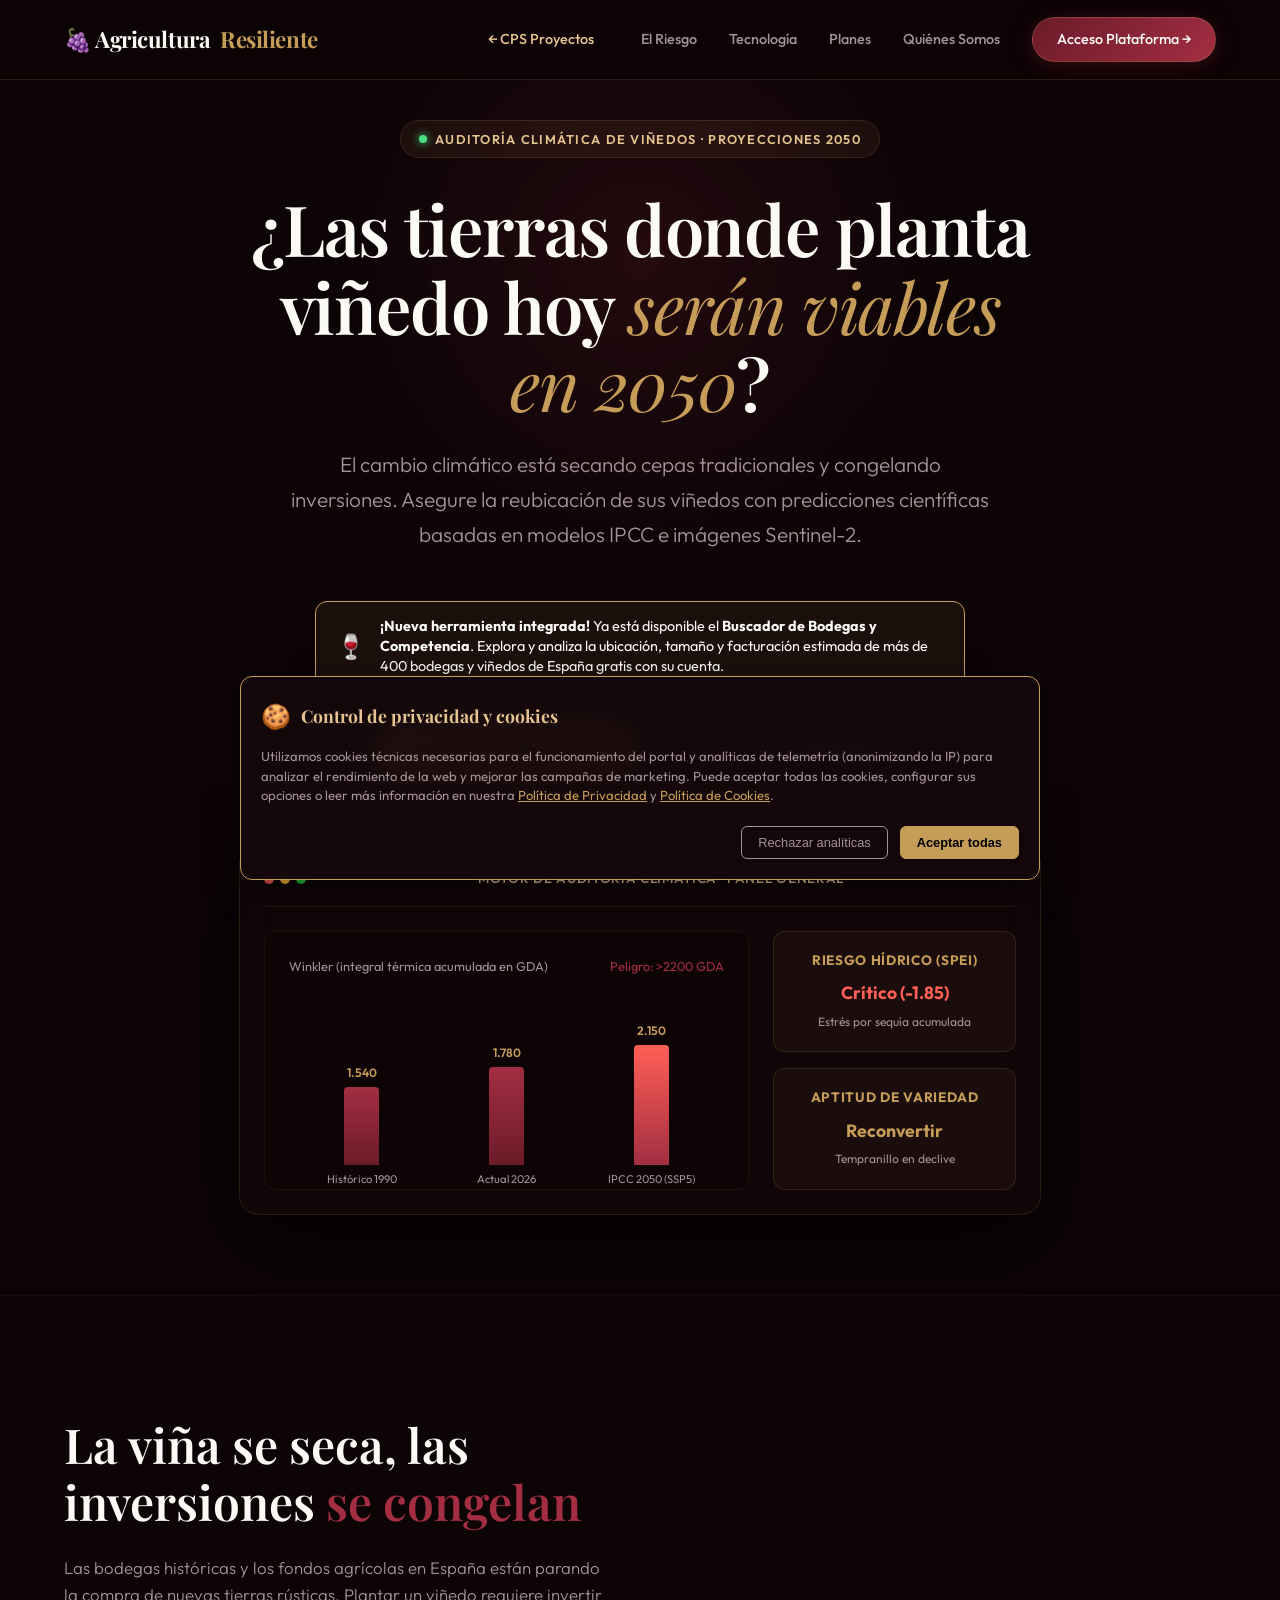
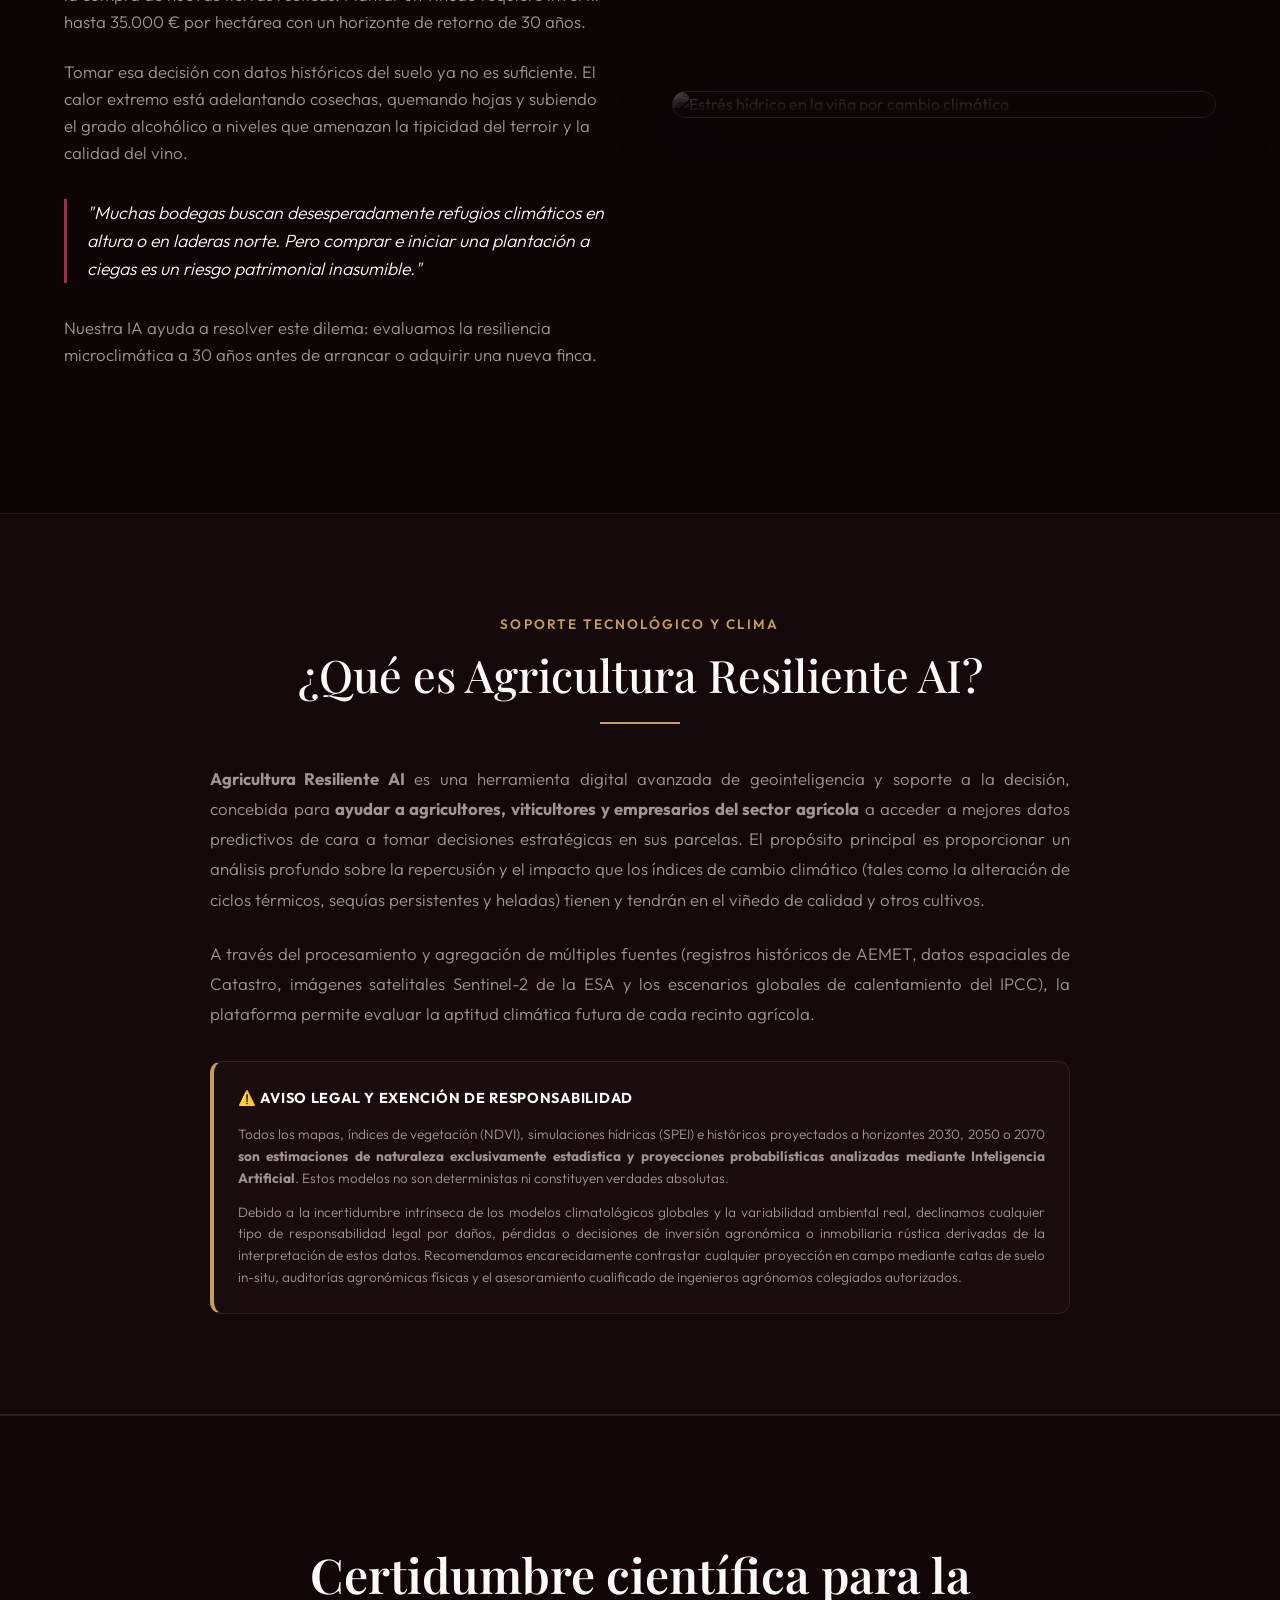
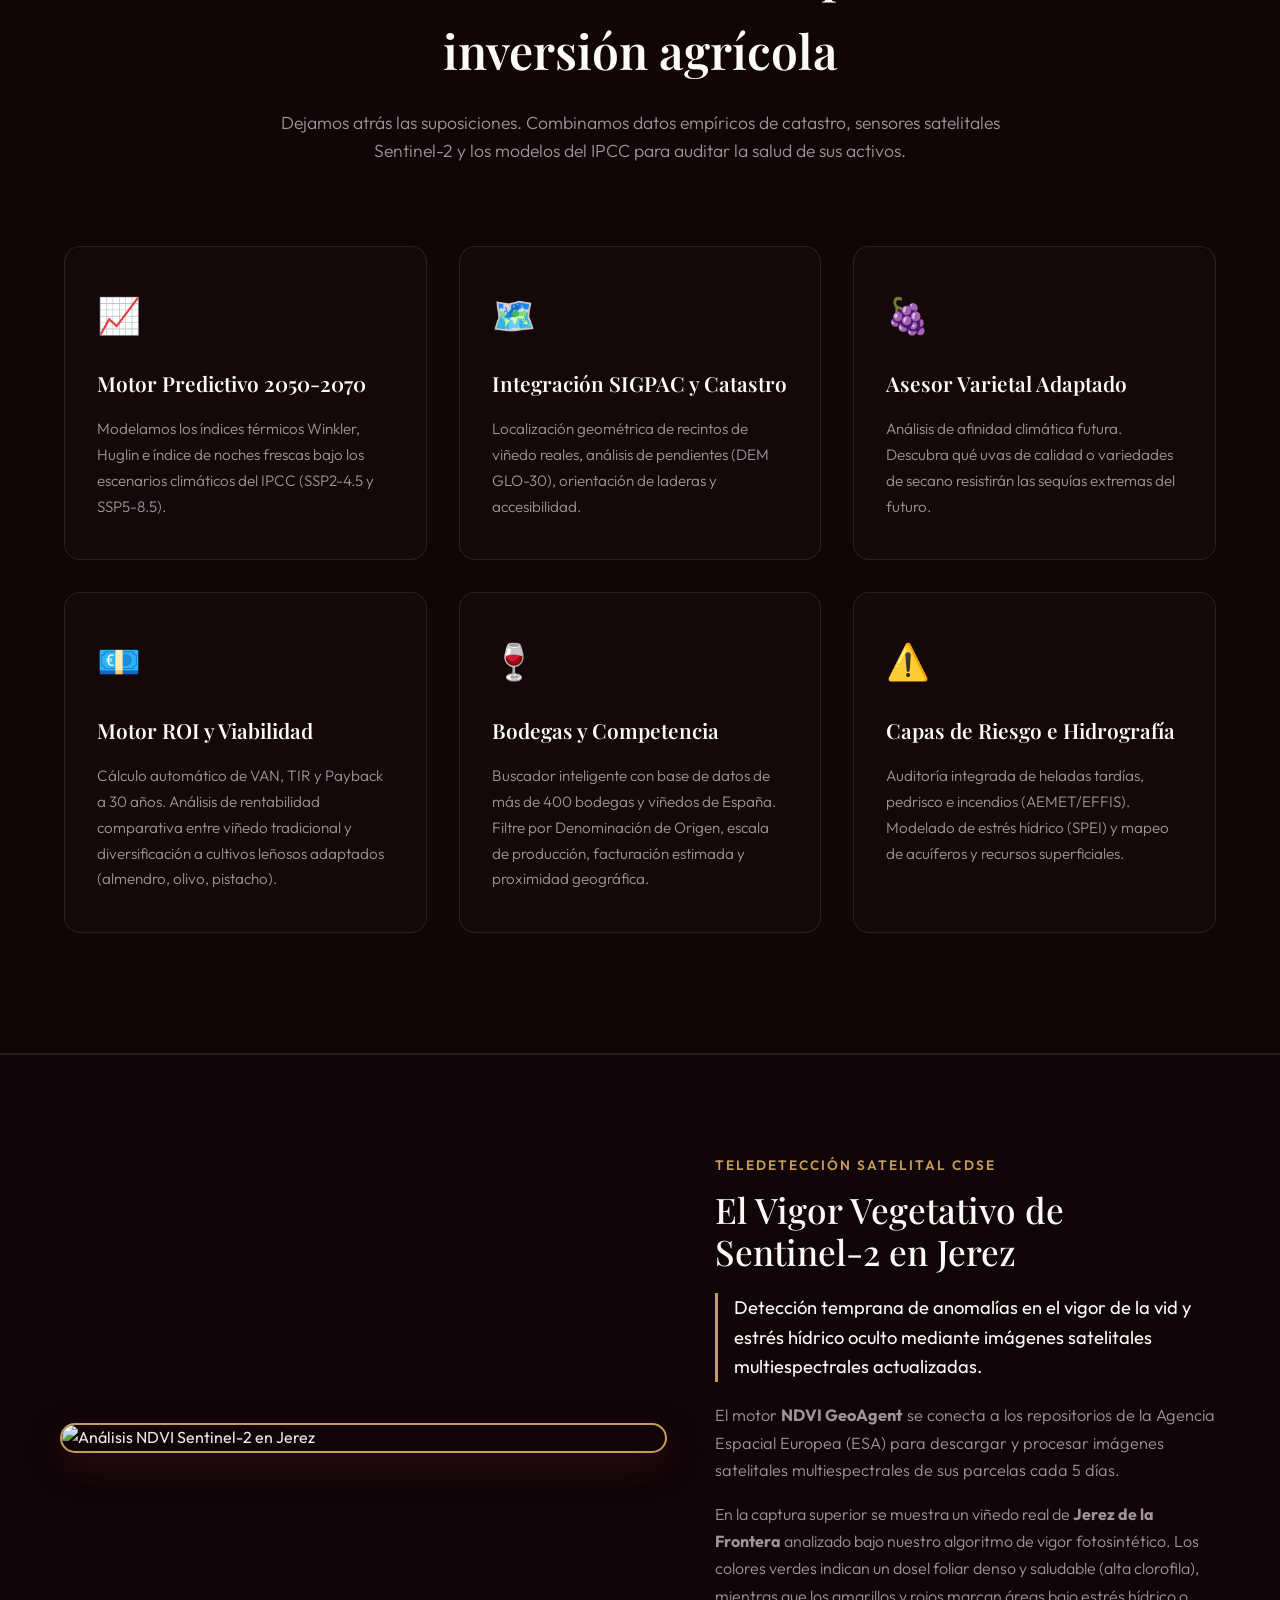
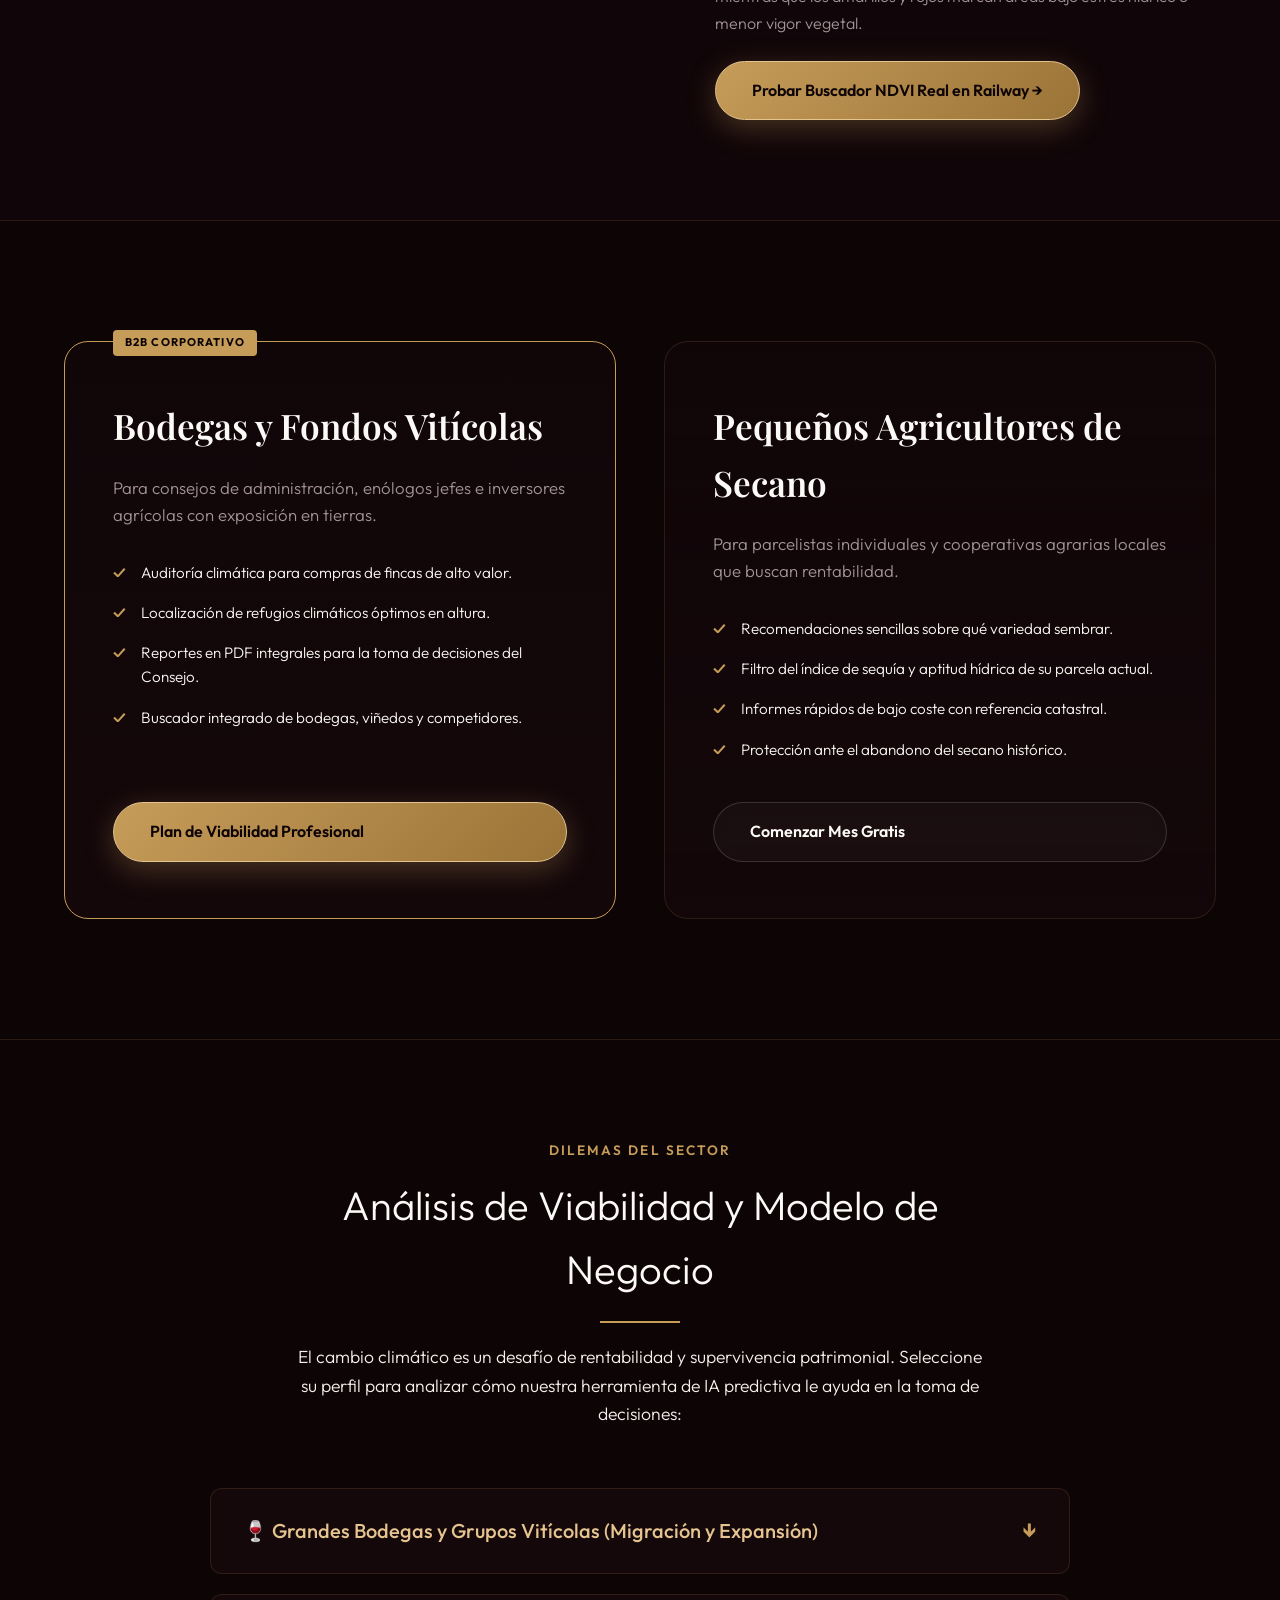
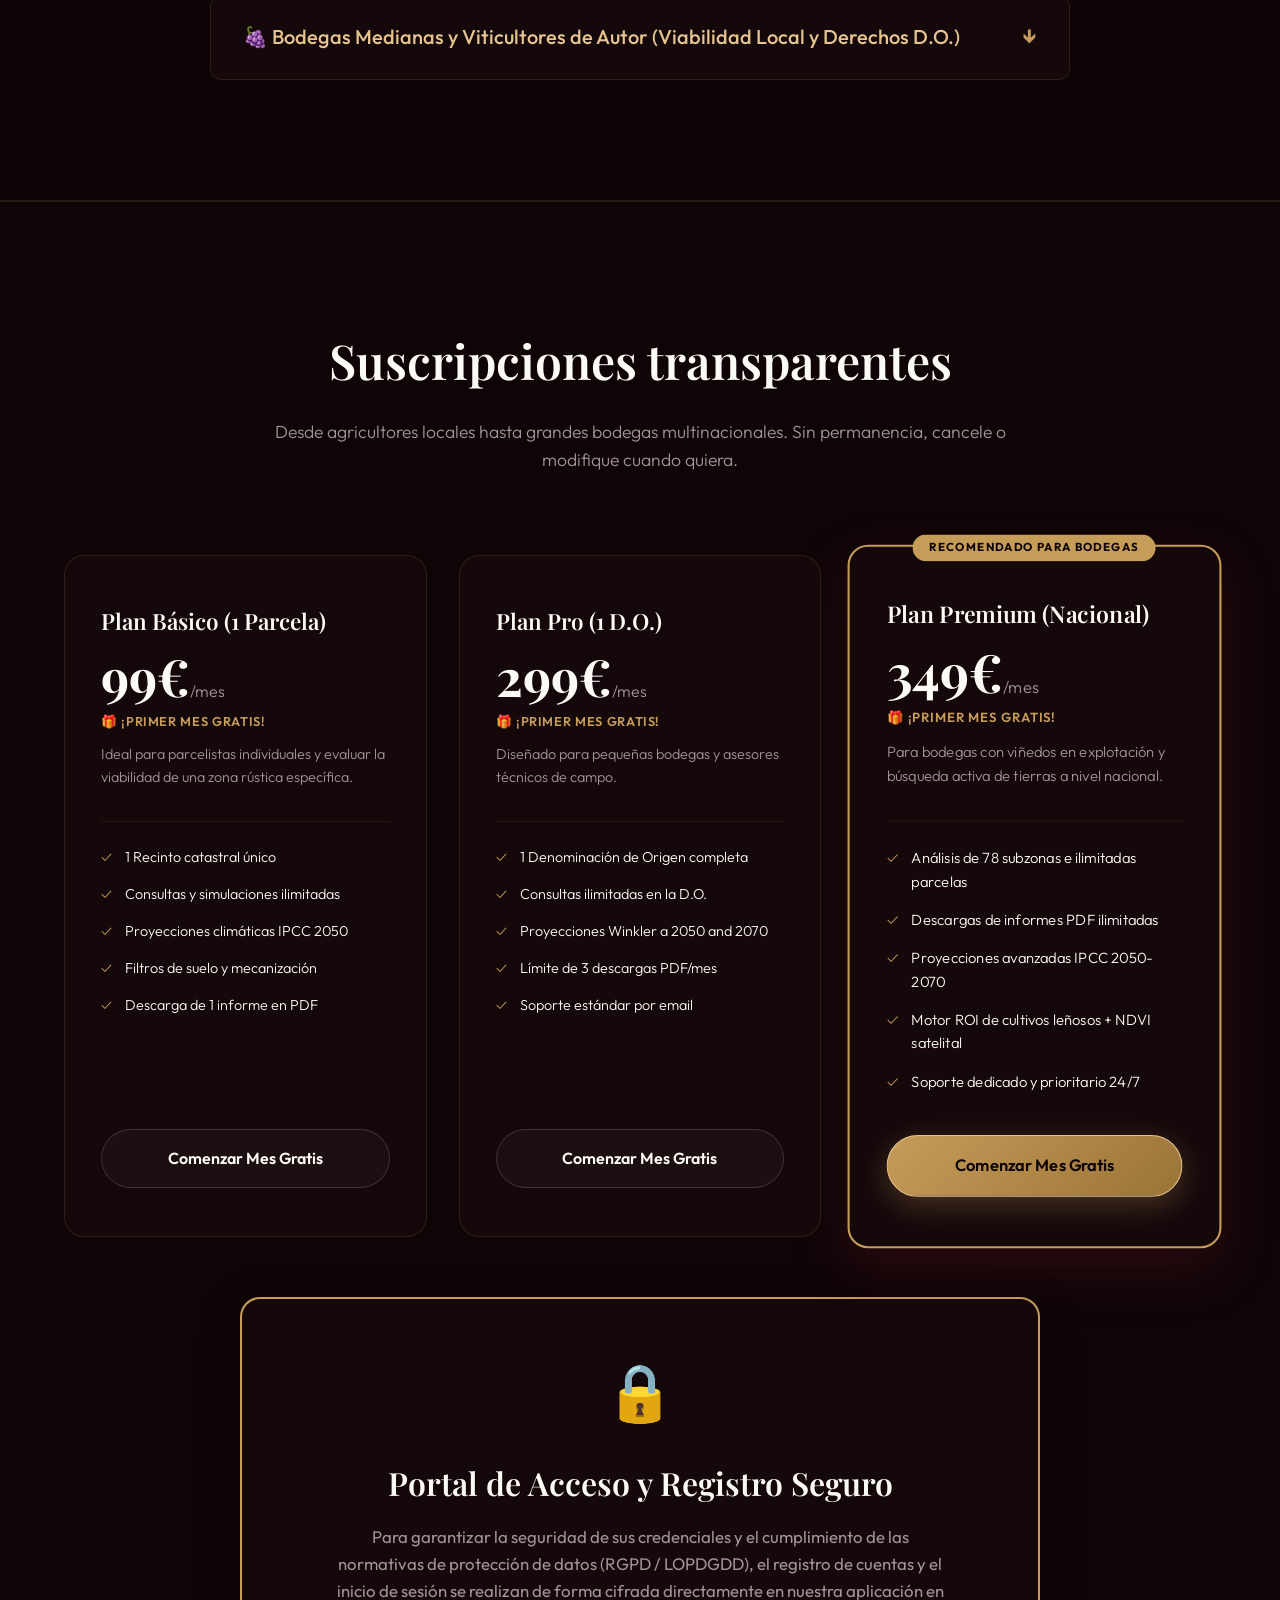
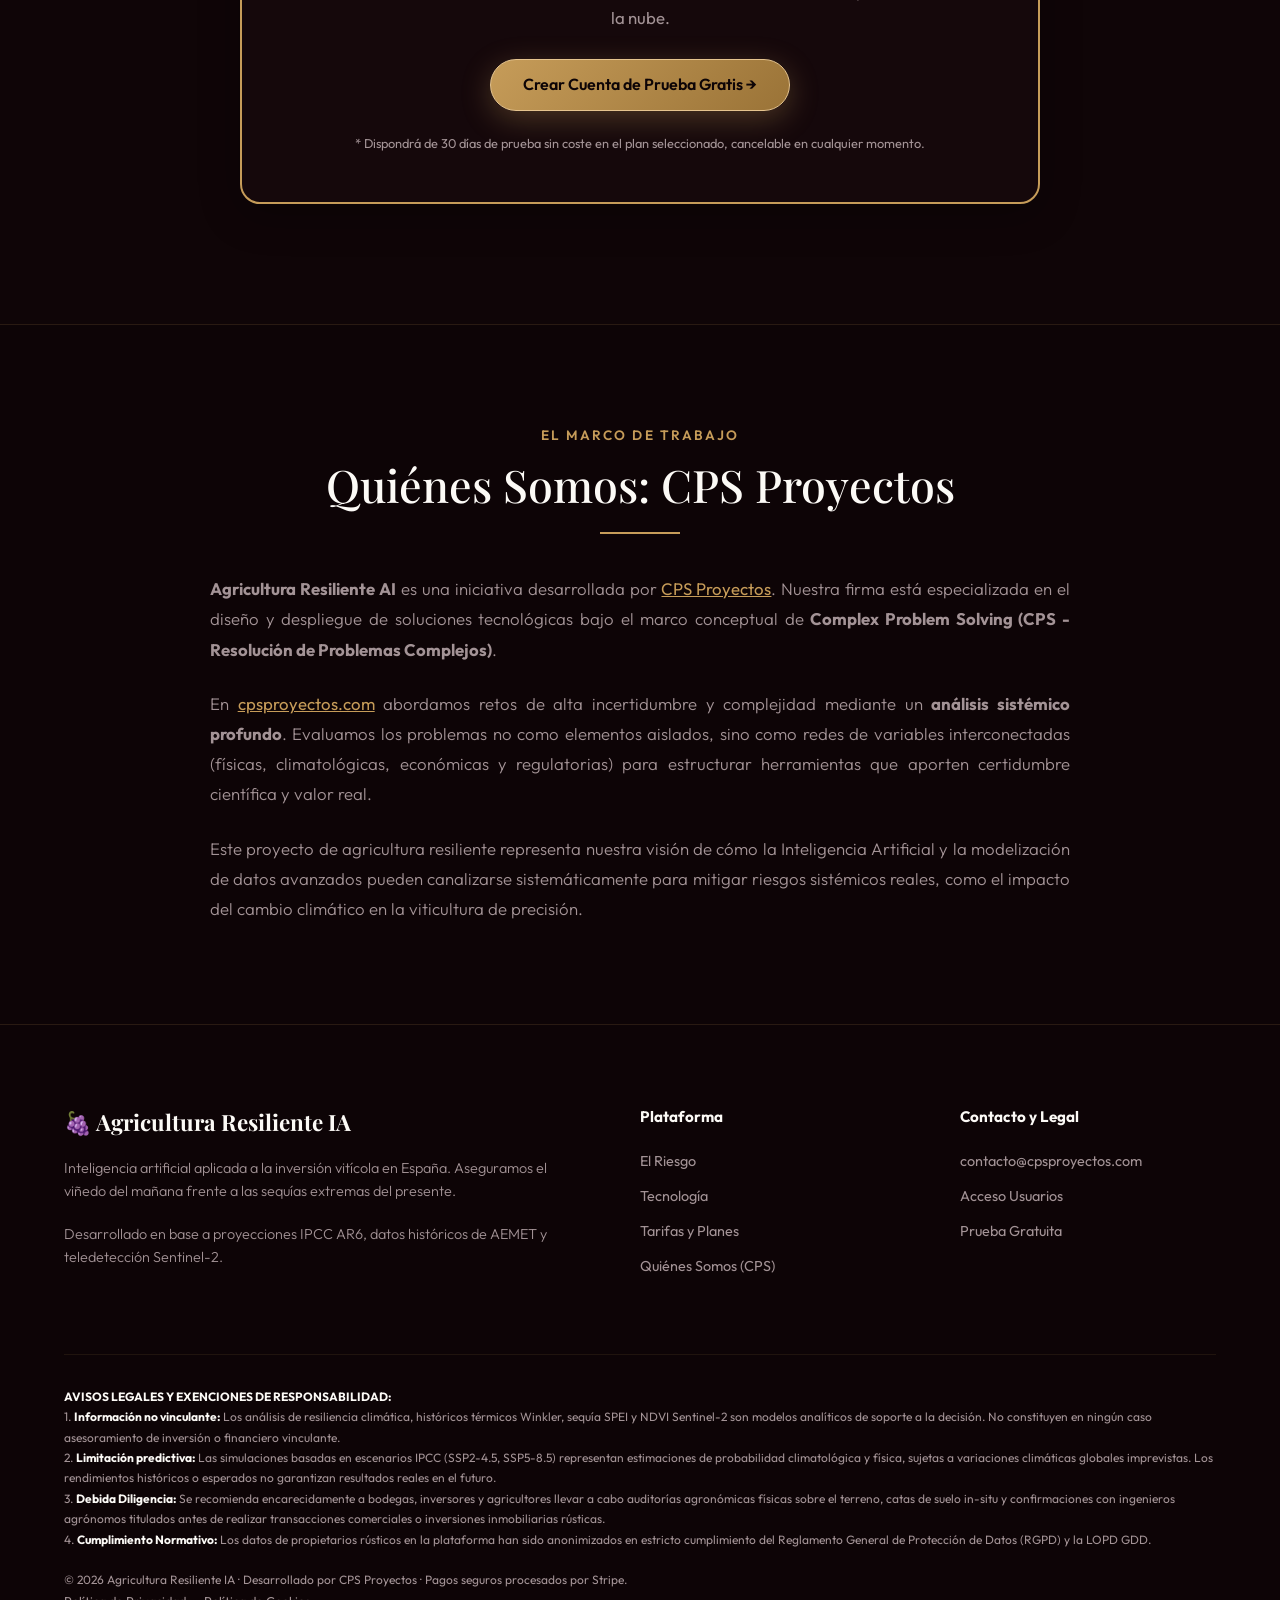
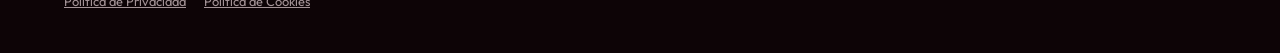
==== commit f4405886: "feat: redirect landing CTA buttons directly to Railway dashboard subscription tab" ====
--- a/agro/index.html
+++ b/agro/index.html
@@ -1037,7 +1037,7 @@
       </div>
       
       <div class="hero-btns">
-        <a href="#registro" class="btn btn-gold">Comenzar Prueba Gratuita</a>
+        <a href="https://agricultura-resiliente-production.up.railway.app/?tab=suscripcion&plan=premium" class="btn btn-gold">Comenzar Prueba Gratuita</a>
         <a href="#precios" class="btn btn-outline">Ver Planes de Viabilidad</a>
       </div>
 
@@ -1227,7 +1227,7 @@
             <li>Buscador integrado de bodegas, viñedos y competidores.</li>
           </ul>
         </div>
-        <a href="#registro" class="btn btn-gold" onclick="selectPlan('premium')">Plan de Viabilidad Profesional</a>
+        <a href="javascript:void(0)" class="btn btn-gold" onclick="selectPlan('premium')">Plan de Viabilidad Profesional</a>
       </div>
 
       <div class="path-card">
@@ -1241,7 +1241,7 @@
             <li>Protección ante el abandono del secano histórico.</li>
           </ul>
         </div>
-        <a href="#registro" class="btn btn-outline" onclick="selectPlan('parcela')">Comenzar Mes Gratis</a>
+        <a href="javascript:void(0)" class="btn btn-outline" onclick="selectPlan('parcela')">Comenzar Mes Gratis</a>
       </div>
     </div>
   </section>
@@ -1366,7 +1366,7 @@
               <li>Descarga de 1 informe en PDF</li>
             </ul>
           </div>
-          <a href="#registro" class="btn btn-outline price-btn" onclick="selectPlan('parcela')">Comenzar Mes Gratis</a>
+          <a href="javascript:void(0)" class="btn btn-outline price-btn" onclick="selectPlan('parcela')">Comenzar Mes Gratis</a>
         </div>
 
         <!-- PRO -->
@@ -1379,12 +1379,12 @@
             <ul class="price-features">
               <li>1 Denominación de Origen completa</li>
               <li>Consultas ilimitadas en la D.O.</li>
-              <li>Proyecciones Winkler a 2050 y 2070</li>
+              <li>Proyecciones Winkler a 2050 and 2070</li>
               <li>Límite de 3 descargas PDF/mes</li>
               <li>Soporte estándar por email</li>
             </ul>
           </div>
-          <a href="#registro" class="btn btn-outline price-btn" onclick="selectPlan('pro')">Comenzar Mes Gratis</a>
+          <a href="javascript:void(0)" class="btn btn-outline price-btn" onclick="selectPlan('pro')">Comenzar Mes Gratis</a>
         </div>
 
         <!-- PREMIUM -->
@@ -1402,60 +1402,25 @@
               <li>Soporte dedicado y prioritario 24/7</li>
             </ul>
           </div>
-          <a href="#registro" class="btn btn-gold price-btn" onclick="selectPlan('premium')">Comenzar Mes Gratis</a>
-        </div>
-      </div>
-
-      <!-- REGISTRO DIRECTO - MES GRATUITO -->
-      <div id="registro" style="margin-top: 60px; background: var(--bg-card); border: 2px solid var(--gold); border-radius: 20px; padding: 48px; display: grid; grid-template-columns: 1fr 1fr; gap: 48px;">
-        <div style="display: flex; flex-direction: column; justify-content: center;">
-          <h3 style="font-family: 'Playfair Display', serif; font-size: 1.8rem; color: var(--cream); margin-bottom: 20px; display: flex; align-items: center; gap: 10px;">
-            🎁 Comience su mes de prueba gratuito
-          </h3>
-          <p style="color: var(--text-muted); font-size: 0.95rem; line-height: 1.6; margin-bottom: 20px;">
-            Pruebe todas las capacidades predictivas de nuestra plataforma sin ningún tipo de compromiso. El primer mes de acceso es **totalmente gratuito** para que pueda evaluar la viabilidad de sus parcelas. No se requiere tarjeta de crédito para el registro.
-          </p>
-          <div style="background: rgba(198, 156, 89, 0.05); border-left: 4px solid var(--gold); padding: 16px; border-radius: 4px; margin-bottom: 24px;">
-            <p style="font-size: 0.85rem; color: var(--text-light); margin: 0; line-height: 1.5;">
-              ✉️ <strong>Soporte y Colaboración:</strong> Valoramos enormemente su experiencia de uso. Puede enviarnos sugerencias, reportar cualquier incidencia técnica o solicitar asistencia personalizada directamente a nuestro correo de contacto: <a href="mailto:contacto@cpsproyectos.com" style="color: var(--gold); text-decoration: underline;">contacto@cpsproyectos.com</a>.
-            </p>
-          </div>
-          <div style="display: flex; flex-direction: column; gap: 12px; font-size: 0.88rem; color: var(--text-muted);">
-            <div style="display: flex; align-items: center; gap: 8px;">
-              <span style="color: var(--gold);">⏱️</span>
-              <span><strong>Acceso Inmediato:</strong> 30 días de prueba gratuita completa en el plan seleccionado.</span>
-            </div>
-            <div style="display: flex; align-items: center; gap: 8px;">
-              <span style="color: var(--gold);">✓</span>
-              <span>Cancelación en cualquier momento, sin permanencias ni cargos ocultos.</span>
-            </div>
-          </div>
-        </div>
-
-        <div>
-          <h4 style="font-family: 'Playfair Display', serif; font-size: 1.4rem; color: var(--cream); margin-bottom: 20px;">
-            Crear cuenta gratuita — <span id="selected-plan-badge" style="color: var(--gold); font-weight: bold;">Plan Premium</span>
-          </h4>
-          <form id="signup-form" onsubmit="registerUser(event)" style="display: flex; flex-direction: column; gap: 16px;">
-            <input type="text" id="signupName" placeholder="Nombre completo" required style="width: 100%; padding: 12px 16px; border-radius: 8px; border: 1px solid var(--border-dark); background: rgba(0,0,0,0.4); color: var(--cream); font-family: inherit;">
-            <input type="email" id="signupEmail" placeholder="Correo electrónico" required style="width: 100%; padding: 12px 16px; border-radius: 8px; border: 1px solid var(--border-dark); background: rgba(0,0,0,0.4); color: var(--cream); font-family: inherit;">
-            
-            <div style="display: grid; grid-template-columns: 1fr 1fr; gap: 16px;">
-              <input type="password" id="signupPassword" placeholder="Contraseña (mín. 6)" required style="width: 100%; padding: 12px 16px; border-radius: 8px; border: 1px solid var(--border-dark); background: rgba(0,0,0,0.4); color: var(--cream); font-family: inherit;">
-              <input type="password" id="signupPasswordConfirm" placeholder="Confirmar" required style="width: 100%; padding: 12px 16px; border-radius: 8px; border: 1px solid var(--border-dark); background: rgba(0,0,0,0.4); color: var(--cream); font-family: inherit;">
-            </div>
-
-            <div style="display: flex; flex-direction: column; gap: 8px; margin-top: 8px;">
-              <label style="color: var(--text-muted); font-size: 0.82rem; display: flex; align-items: flex-start; gap: 8px; cursor: pointer; line-height: 1.4;">
-                <input type="checkbox" id="signupTerms" required style="cursor: pointer; margin-top: 3px;">
-                <span>He leído y acepto la <a href="politica_privacidad.html" target="_blank" style="color: var(--gold); text-decoration: underline;">Política de Privacidad</a> y consiento el tratamiento de mis datos de consulta y telemetría para soporte y optimización.</span>
-              </label>
-            </div>
-
-            <button type="submit" class="btn btn-gold" style="width: 100%; justify-content: center; margin-top: 8px;">Comenzar ahora (Gratis)</button>
-            <div id="signupStatus" style="font-size: 0.88rem; text-align: center; margin-top: 8px;"></div>
-          </form>
-        </div>
+          <a href="javascript:void(0)" class="btn btn-gold price-btn" onclick="selectPlan('premium')">Comenzar Mes Gratis</a>
+        </div>
+      </div>
+
+      <!-- SECCIÓN PORTAL DE ACCESO / REGISTRO SEGURO -->
+      <div id="registro" style="margin-top: 60px; background: var(--bg-card); border: 2px solid var(--gold); border-radius: 20px; padding: 48px; text-align: center; max-width: 800px; margin-left: auto; margin-right: auto; box-shadow: 0 10px 40px rgba(0,0,0,0.3);">
+        <div style="font-size: 3.5rem; margin-bottom: 20px;">🔒</div>
+        <h3 style="font-family: 'Playfair Display', serif; font-size: 2rem; color: var(--cream); margin-bottom: 16px;">
+          Portal de Acceso y Registro Seguro
+        </h3>
+        <p style="color: var(--text-muted); font-size: 1.05rem; line-height: 1.6; max-width: 620px; margin: 0 auto 28px auto;">
+          Para garantizar la seguridad de sus credenciales y el cumplimiento de las normativas de protección de datos (RGPD / LOPDGDD), el registro de cuentas y el inicio de sesión se realizan de forma cifrada directamente en nuestra aplicación en la nube.
+        </p>
+        <div style="display: flex; justify-content: center; gap: 16px; flex-wrap: wrap;">
+          <a href="https://agricultura-resiliente-production.up.railway.app/?tab=suscripcion&plan=premium" class="btn btn-gold" style="padding: 12px 32px; font-weight: 600; font-size: 1rem;">Crear Cuenta de Prueba Gratis →</a>
+        </div>
+        <p style="font-size: 0.8rem; color: var(--text-muted); margin-top: 22px;">
+          * Dispondrá de 30 días de prueba sin coste en el plan seleccionado, cancelable en cualquier momento.
+        </p>
       </div>
 
     </div>
@@ -1509,7 +1474,7 @@
           <ul>
             <li><a href="mailto:contacto@cpsproyectos.com">contacto@cpsproyectos.com</a></li>
             <li><a href="https://agricultura-resiliente-production.up.railway.app">Acceso Usuarios</a></li>
-            <li><a href="#registro">Prueba Gratuita</a></li>
+            <li><a href="https://agricultura-resiliente-production.up.railway.app/?tab=suscripcion&plan=premium">Prueba Gratuita</a></li>
           </ul>
         </div>
       </div>
@@ -1527,105 +1492,9 @@
     </div>
   </footer>
   <script>
-    // INICIALIZACIÓN SUPABASE
-    const supabaseUrl = 'https://wxmdxepsuiyyawvrlllu.supabase.co';
-    const supabaseKey = 'eyJhbGciOiJIUzI1NiIsInR5cCI6IkpXVCJ9.eyJpc3MiOiJzdXBhYmFzZSIsInJlZiI6Ind4bWR4ZXBzdWl5eWF3dnJsbGx1Iiwicm9sZSI6ImFub24iLCJpYXQiOjE3Nzg4ODExOTcsImV4cCI6MjA5NDQ1NzE5N30.1iLua18B0V_0EvXxtnBJ0v_33vrvwwWkKbtRO-641IA';
-    const supabaseClient = supabase.createClient(supabaseUrl, supabaseKey);
-
-    // SELECCIÓN DINÁMICA DE PLAN
-    let planSeleccionado = 'premium';
+    // SELECCIÓN DINÁMICA Y REDIRECCIÓN AL PORTAL SEGURO
     function selectPlan(planId) {
-      planSeleccionado = planId;
-      const planNames = {
-        'parcela': 'Plan Básico (1 Parcela)',
-        'pro': 'Plan Pro (1 D.O.)',
-        'premium': 'Plan Premium (Nacional)'
-      };
-      
-      const badge = document.getElementById('selected-plan-badge');
-      if (badge) {
-        badge.innerText = planNames[planId] || 'Plan Premium';
-      }
-    }
-
-    // REGISTRO DE USUARIO EN SUPABASE
-    async function registerUser(event) {
-      event.preventDefault();
-      
-      const nombre = document.getElementById('signupName').value.trim();
-      const email = document.getElementById('signupEmail').value.trim();
-      const password = document.getElementById('signupPassword').value;
-      const passwordConfirm = document.getElementById('signupPasswordConfirm').value;
-      const terms = document.getElementById('signupTerms').checked;
-      const statusEl = document.getElementById('signupStatus');
-
-      if (!nombre || !email || !password) {
-        statusEl.innerHTML = '<span style="color: #f87171;">❌ Por favor, rellena todos los campos.</span>';
-        return;
-      }
-      if (password.length < 6) {
-        statusEl.innerHTML = '<span style="color: #f87171;">❌ La contraseña debe tener al menos 6 caracteres.</span>';
-        return;
-      }
-      if (password !== passwordConfirm) {
-        statusEl.innerHTML = '<span style="color: #f87171;">❌ Las contraseñas no coinciden.</span>';
-        return;
-      }
-      if (!terms) {
-        statusEl.innerHTML = '<span style="color: #f87171;">❌ Debes aceptar los términos y condiciones.</span>';
-        return;
-      }
-
-      statusEl.innerHTML = '<span style="color: var(--gold);">⏳ Creando tu cuenta...</span>';
-
-      try {
-        const expDate = new Date();
-        expDate.setDate(expDate.getDate() + 30);
-        const plan = planSeleccionado || 'premium';
-
-        // 1. Registrar usuario en Auth
-        const { data, error } = await supabaseClient.auth.signUp({
-          email: email,
-          password: password,
-          options: {
-            data: {
-              full_name: nombre,
-              suscripcion: plan,
-              fecha_expiracion: expDate.toISOString()
-            }
-          }
-        });
-
-        if (error) {
-          statusEl.innerHTML = `<span style="color: #f87171;">❌ ${error.message}</span>`;
-          return;
-        }
-
-        if (data.user) {
-          // 2. Intentar guardar en la tabla usuarios de Supabase
-          try {
-            await supabaseClient.from('usuarios').insert({
-              id: data.user.id,
-              email: email,
-              nombre: nombre,
-              suscripcion: plan,
-              fecha_registro: new Date().toISOString(),
-              fecha_expiracion: expDate.toISOString()
-            });
-          } catch (dbErr) {
-            console.warn("Silent fallback: RLS impidió la inserción directa. Se auto-creará al iniciar sesión.", dbErr);
-          }
-
-          statusEl.innerHTML = '<span style="color: #4ade80; font-weight: 600;">🎉 ¡Cuenta creada con éxito! Revisa tu email para verificar la cuenta. Redirigiendo al panel...</span>';
-          
-          // Redirigir a Railway después de 3 segundos
-          setTimeout(() => {
-            window.location.href = 'https://agricultura-resiliente-production.up.railway.app';
-          }, 3000);
-        }
-      } catch (err) {
-        statusEl.innerHTML = `<span style="color: #f87171;">❌ Error de conexión: ${err.message}</span>`;
-      }
+      window.location.href = `https://agricultura-resiliente-production.up.railway.app/?tab=suscripcion&plan=${planId}`;
     }
   </script>
 
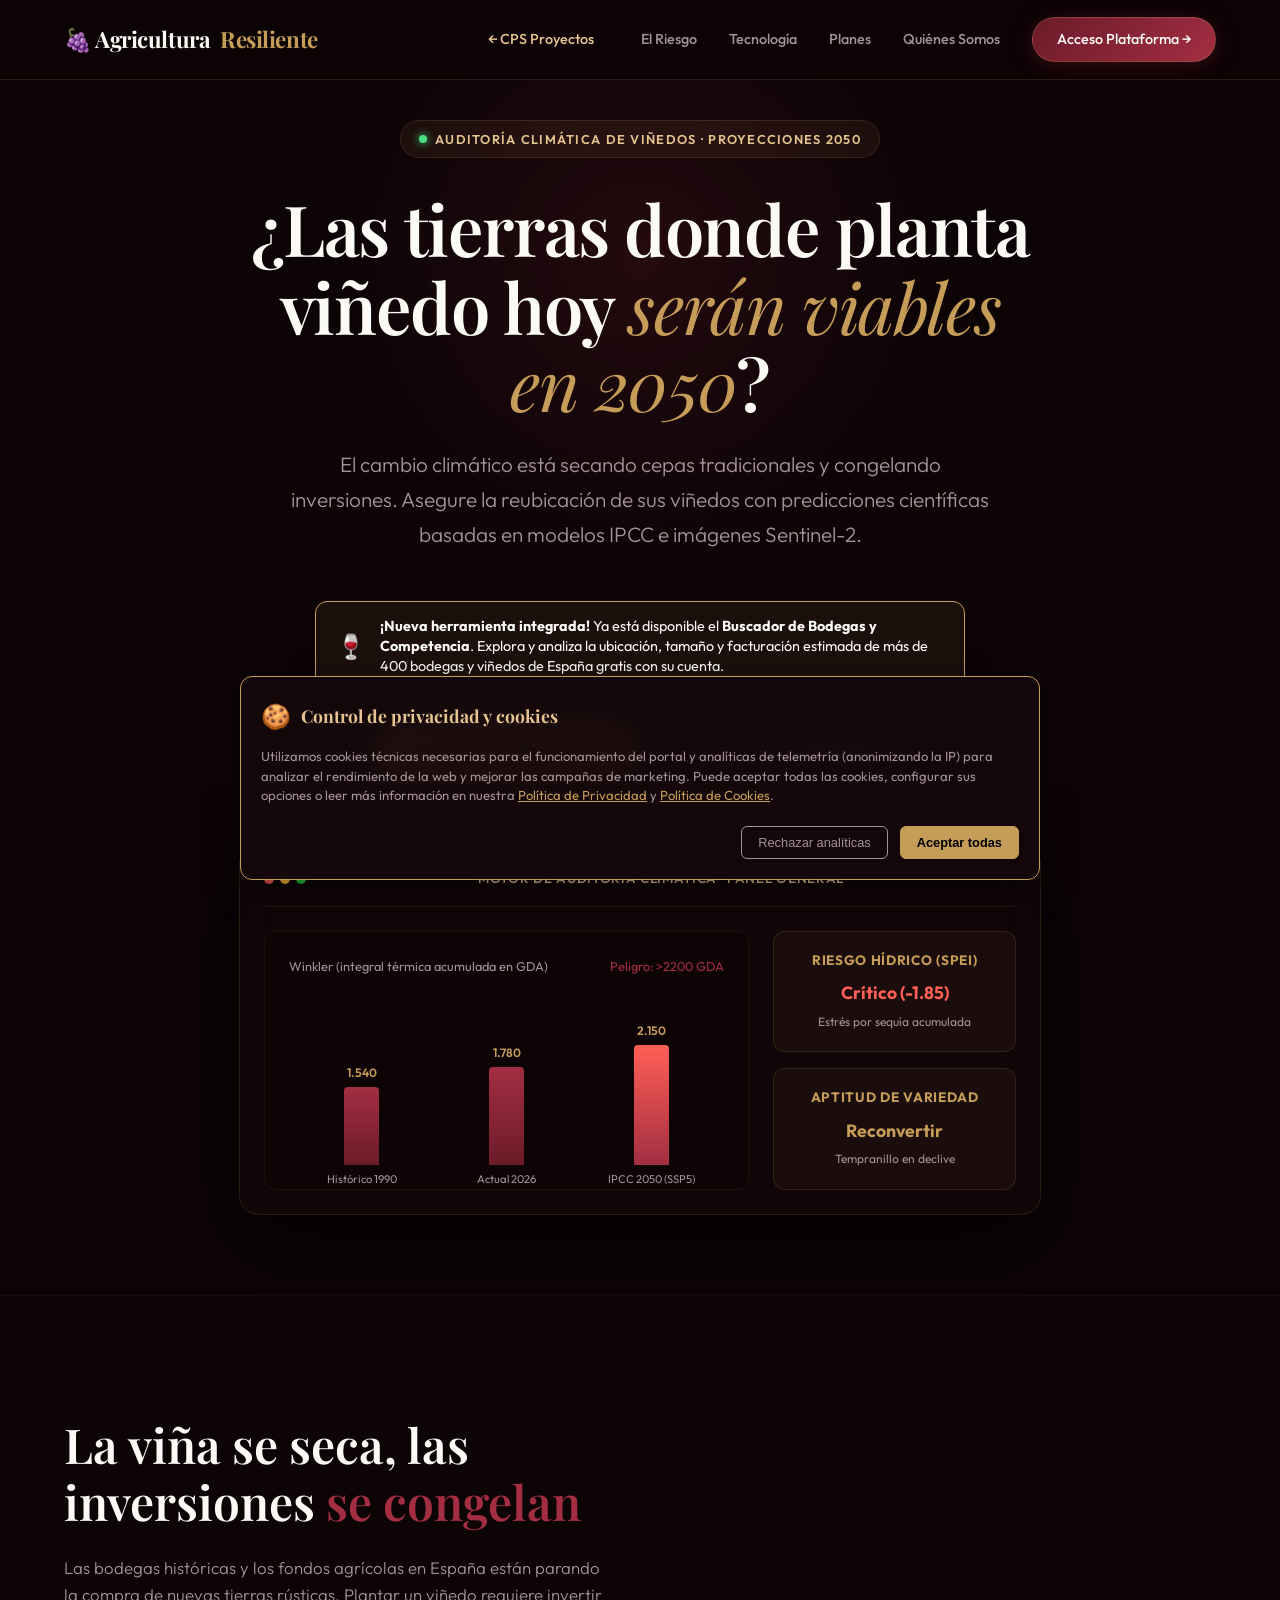
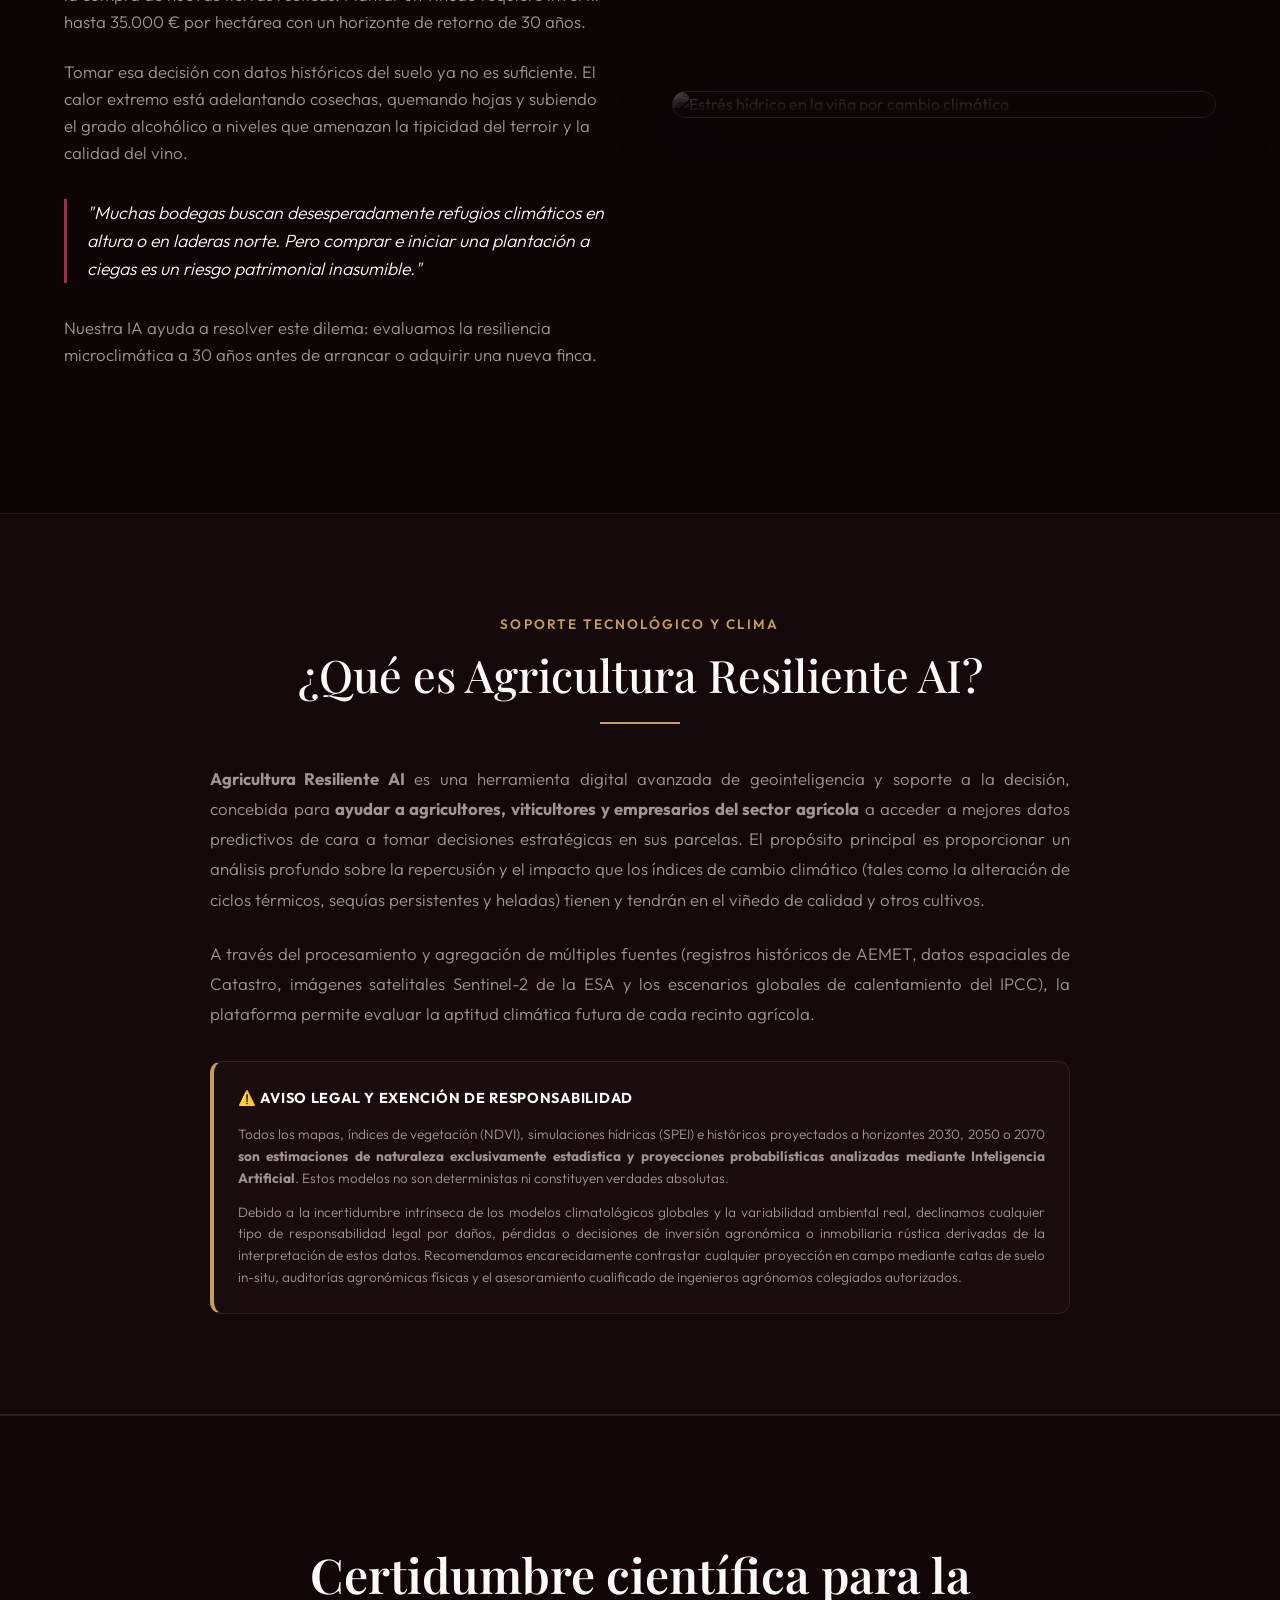
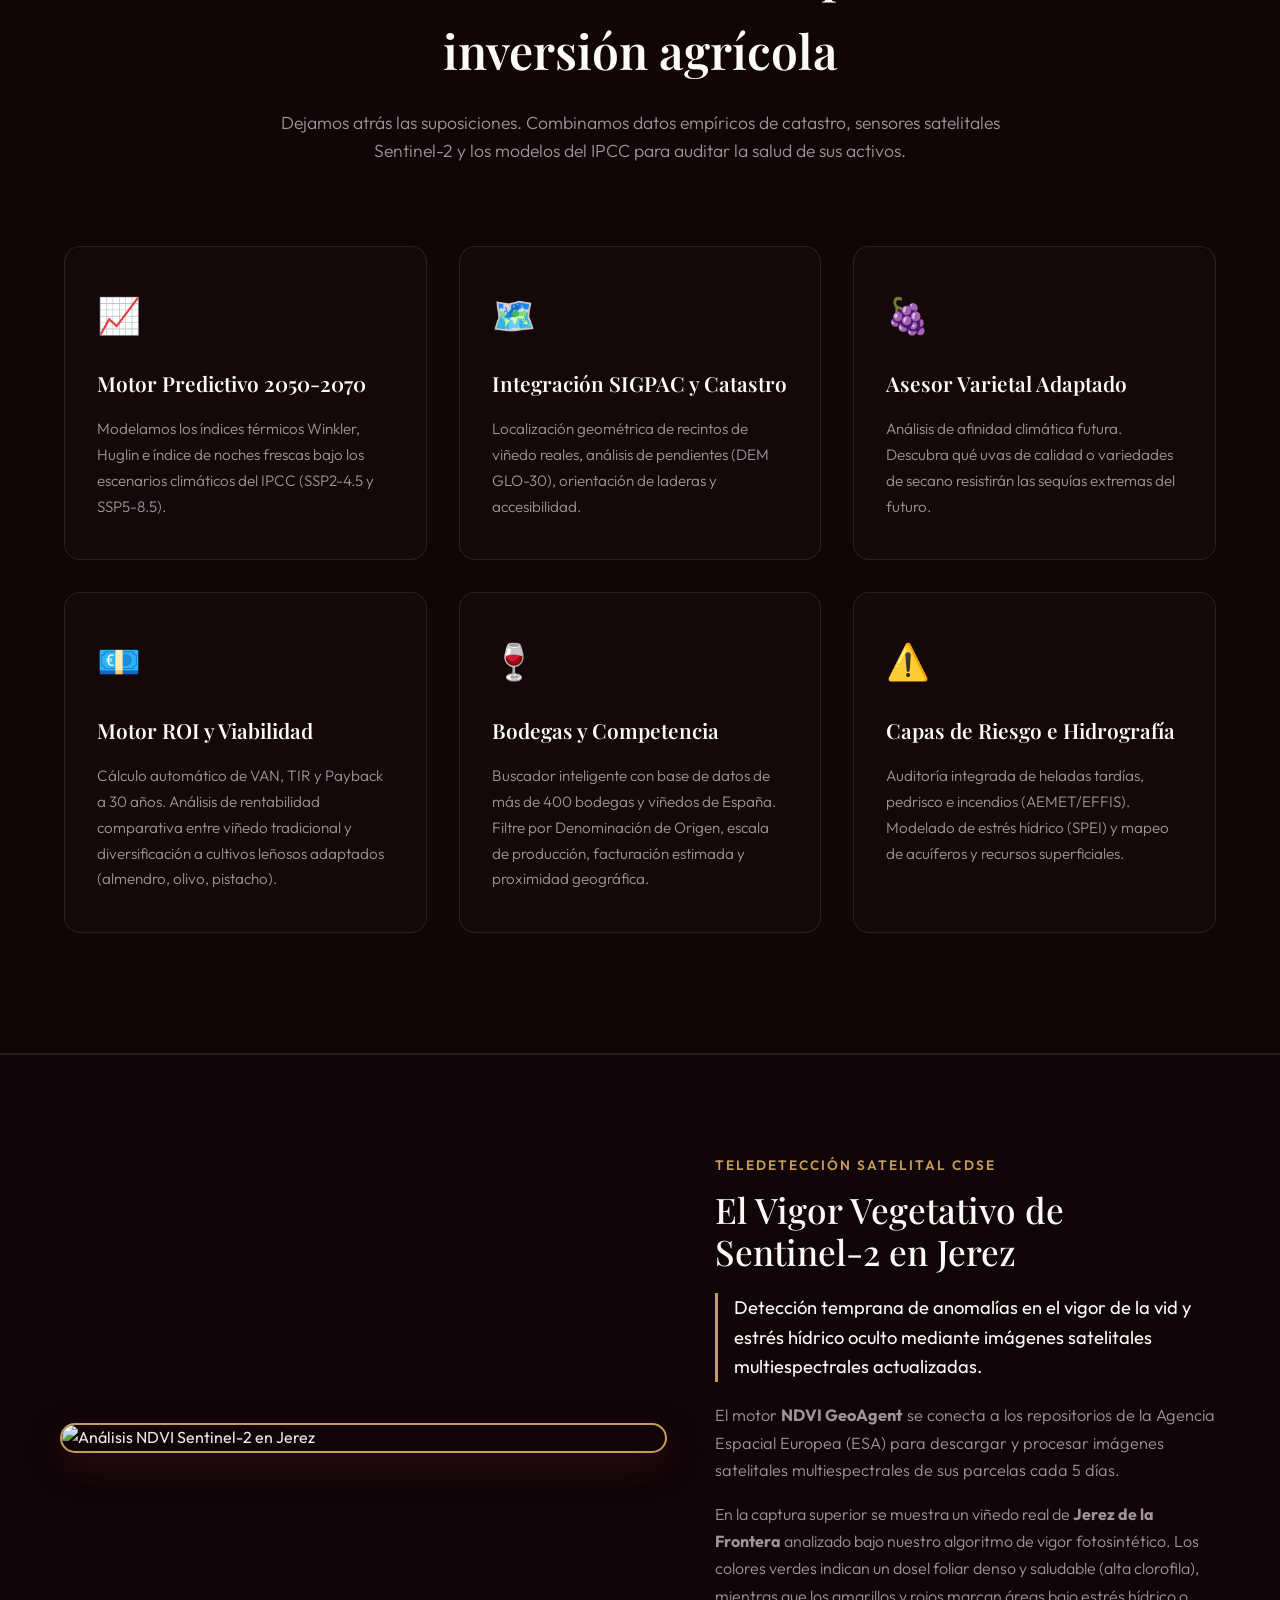
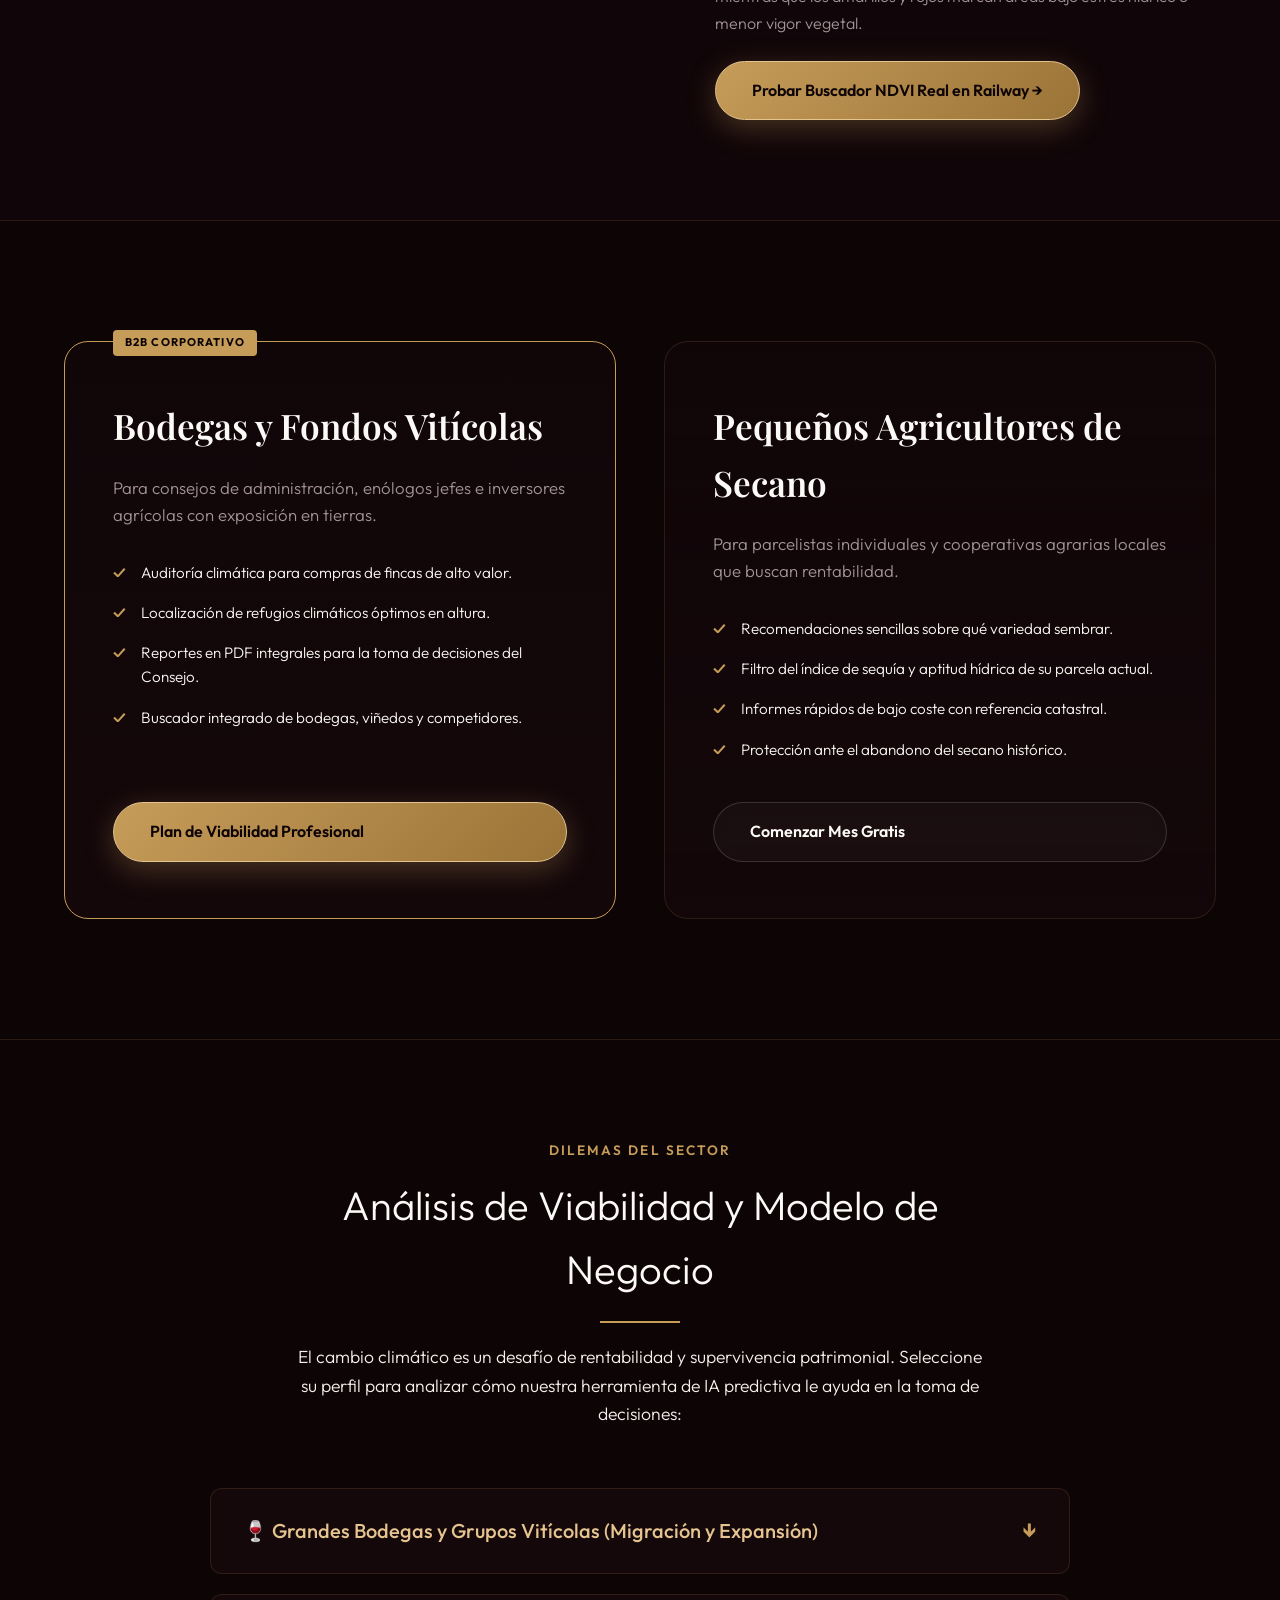
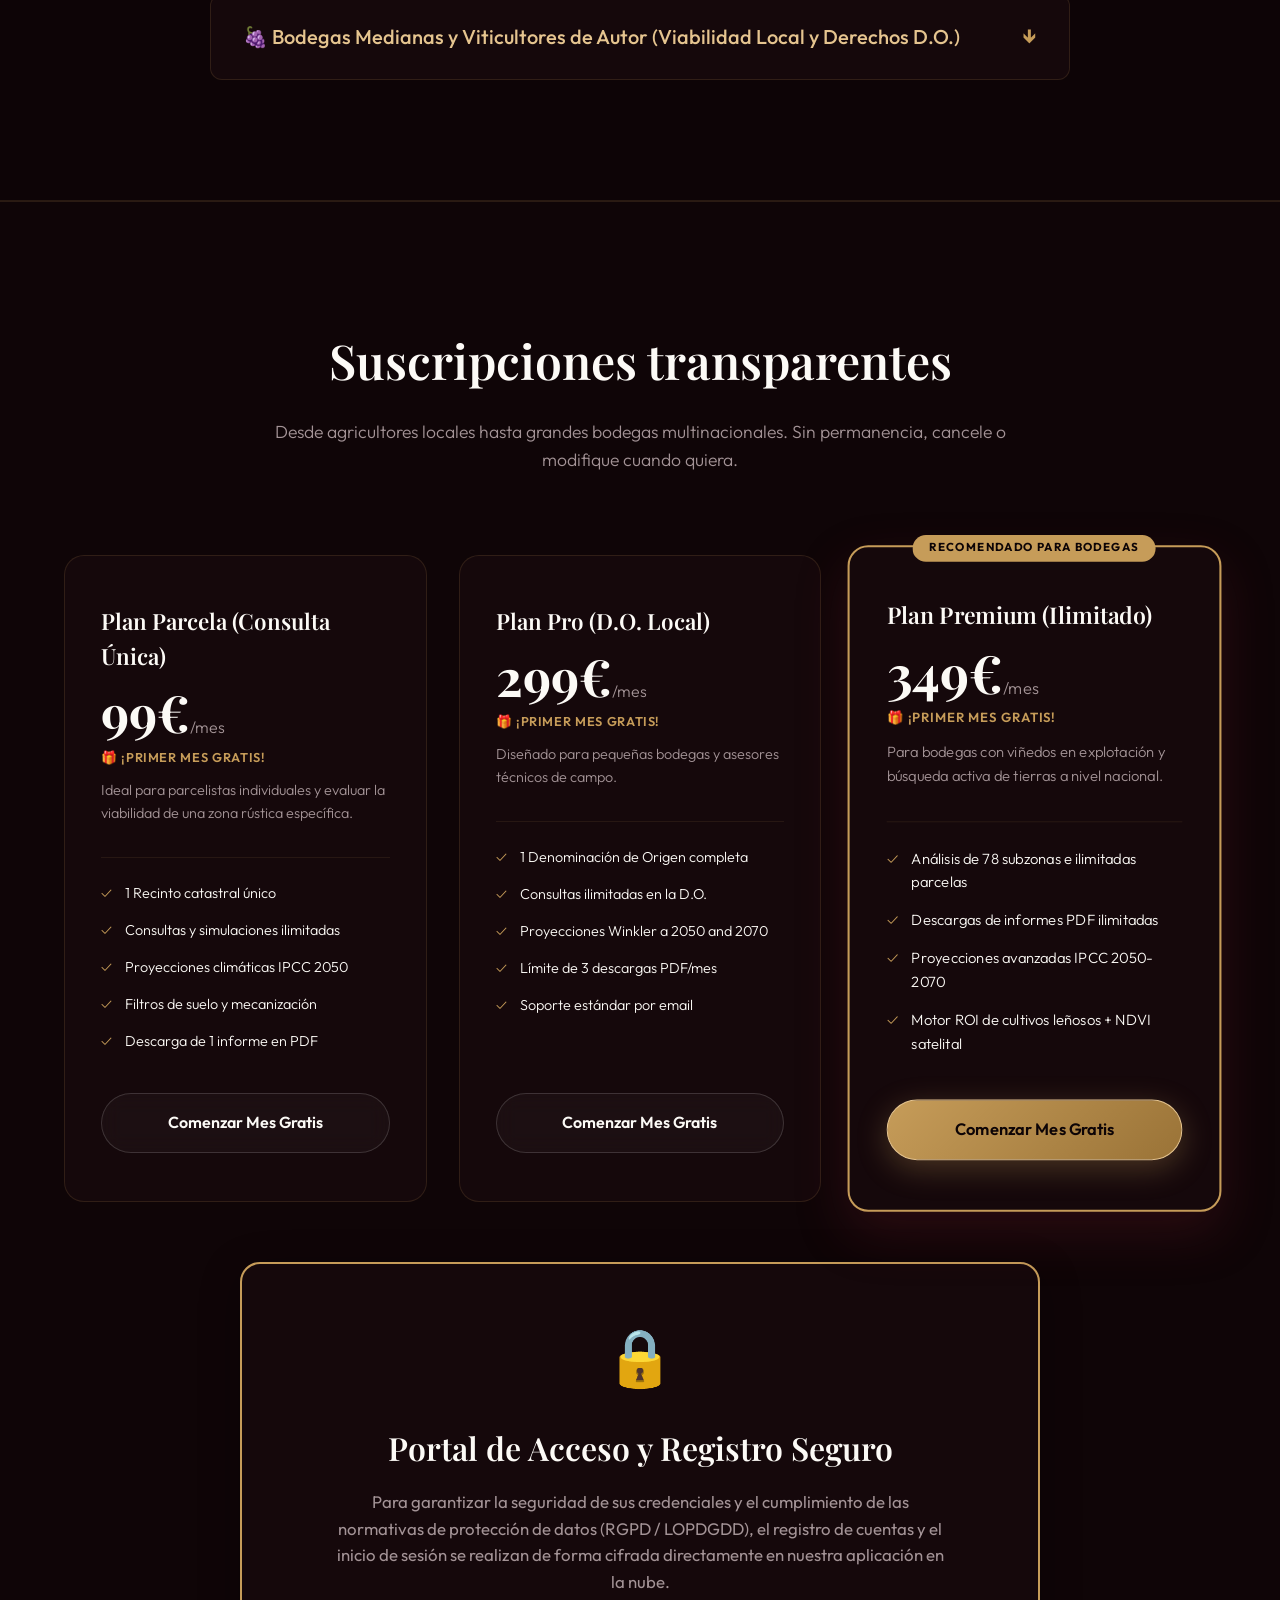
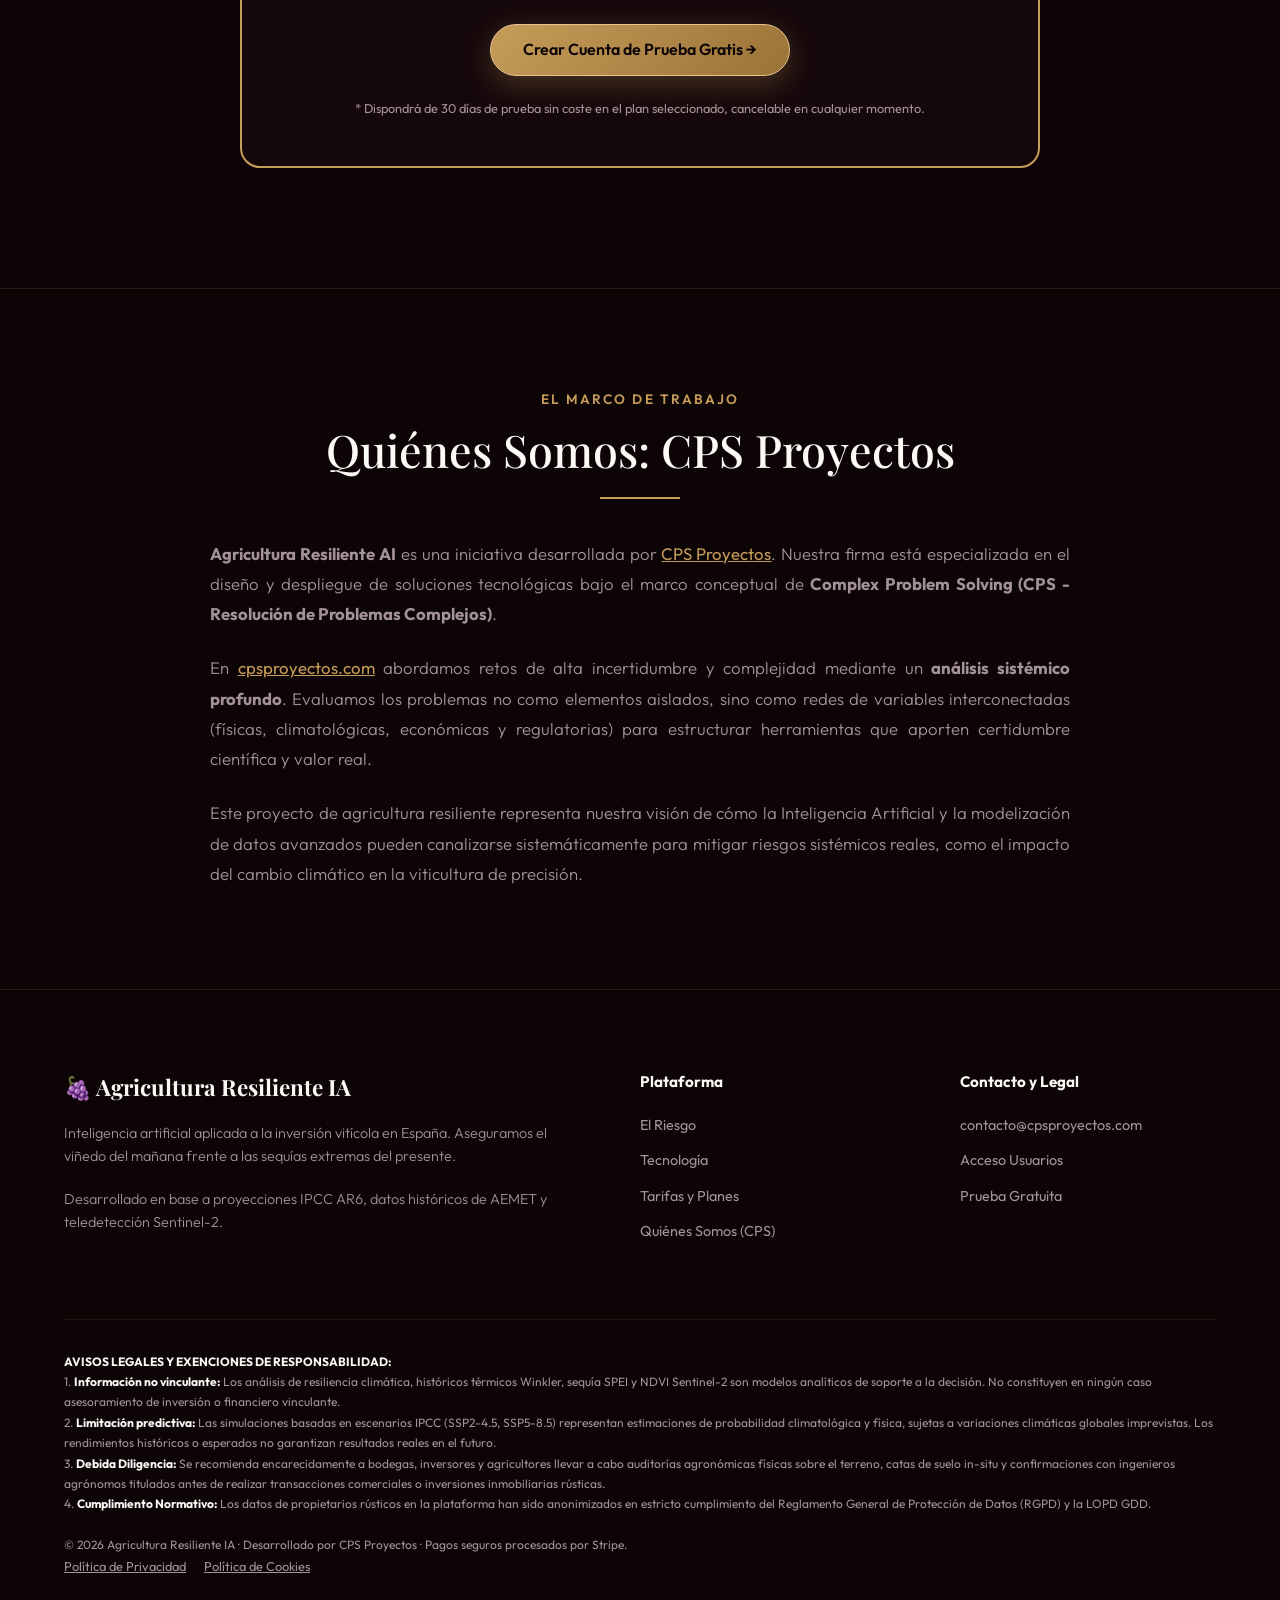
==== commit fd40ec7b: "feat: unify plan names and remove priority support 24/7 from pricing cards" ====
--- a/agro/index.html
+++ b/agro/index.html
@@ -1354,7 +1354,7 @@
         <!-- BASICO -->
         <div class="price-card">
           <div>
-            <h3 class="price-title">Plan Básico (1 Parcela)</h3>
+            <h3 class="price-title">Plan Parcela (Consulta Única)</h3>
             <div class="price-value">99€<span>/mes</span></div>
             <p style="color: var(--gold); font-size: 0.8rem; font-weight: 600; margin-bottom: 12px; letter-spacing: 0.05em;">🎁 ¡PRIMER MES GRATIS!</p>
             <p class="price-desc">Ideal para parcelistas individuales y evaluar la viabilidad de una zona rústica específica.</p>
@@ -1372,7 +1372,7 @@
         <!-- PRO -->
         <div class="price-card">
           <div>
-            <h3 class="price-title">Plan Pro (1 D.O.)</h3>
+            <h3 class="price-title">Plan Pro (D.O. Local)</h3>
             <div class="price-value">299€<span>/mes</span></div>
             <p style="color: var(--gold); font-size: 0.8rem; font-weight: 600; margin-bottom: 12px; letter-spacing: 0.05em;">🎁 ¡PRIMER MES GRATIS!</p>
             <p class="price-desc">Diseñado para pequeñas bodegas y asesores técnicos de campo.</p>
@@ -1390,7 +1390,7 @@
         <!-- PREMIUM -->
         <div class="price-card featured">
           <div>
-            <h3 class="price-title">Plan Premium (Nacional)</h3>
+            <h3 class="price-title">Plan Premium (Ilimitado)</h3>
             <div class="price-value">349€<span>/mes</span></div>
             <p style="color: var(--gold); font-size: 0.8rem; font-weight: 600; margin-bottom: 12px; letter-spacing: 0.05em;">🎁 ¡PRIMER MES GRATIS!</p>
             <p class="price-desc">Para bodegas con viñedos en explotación y búsqueda activa de tierras a nivel nacional.</p>
@@ -1399,7 +1399,6 @@
               <li>Descargas de informes PDF ilimitadas</li>
               <li>Proyecciones avanzadas IPCC 2050-2070</li>
               <li>Motor ROI de cultivos leñosos + NDVI satelital</li>
-              <li>Soporte dedicado y prioritario 24/7</li>
             </ul>
           </div>
           <a href="javascript:void(0)" class="btn btn-gold price-btn" onclick="selectPlan('premium')">Comenzar Mes Gratis</a>
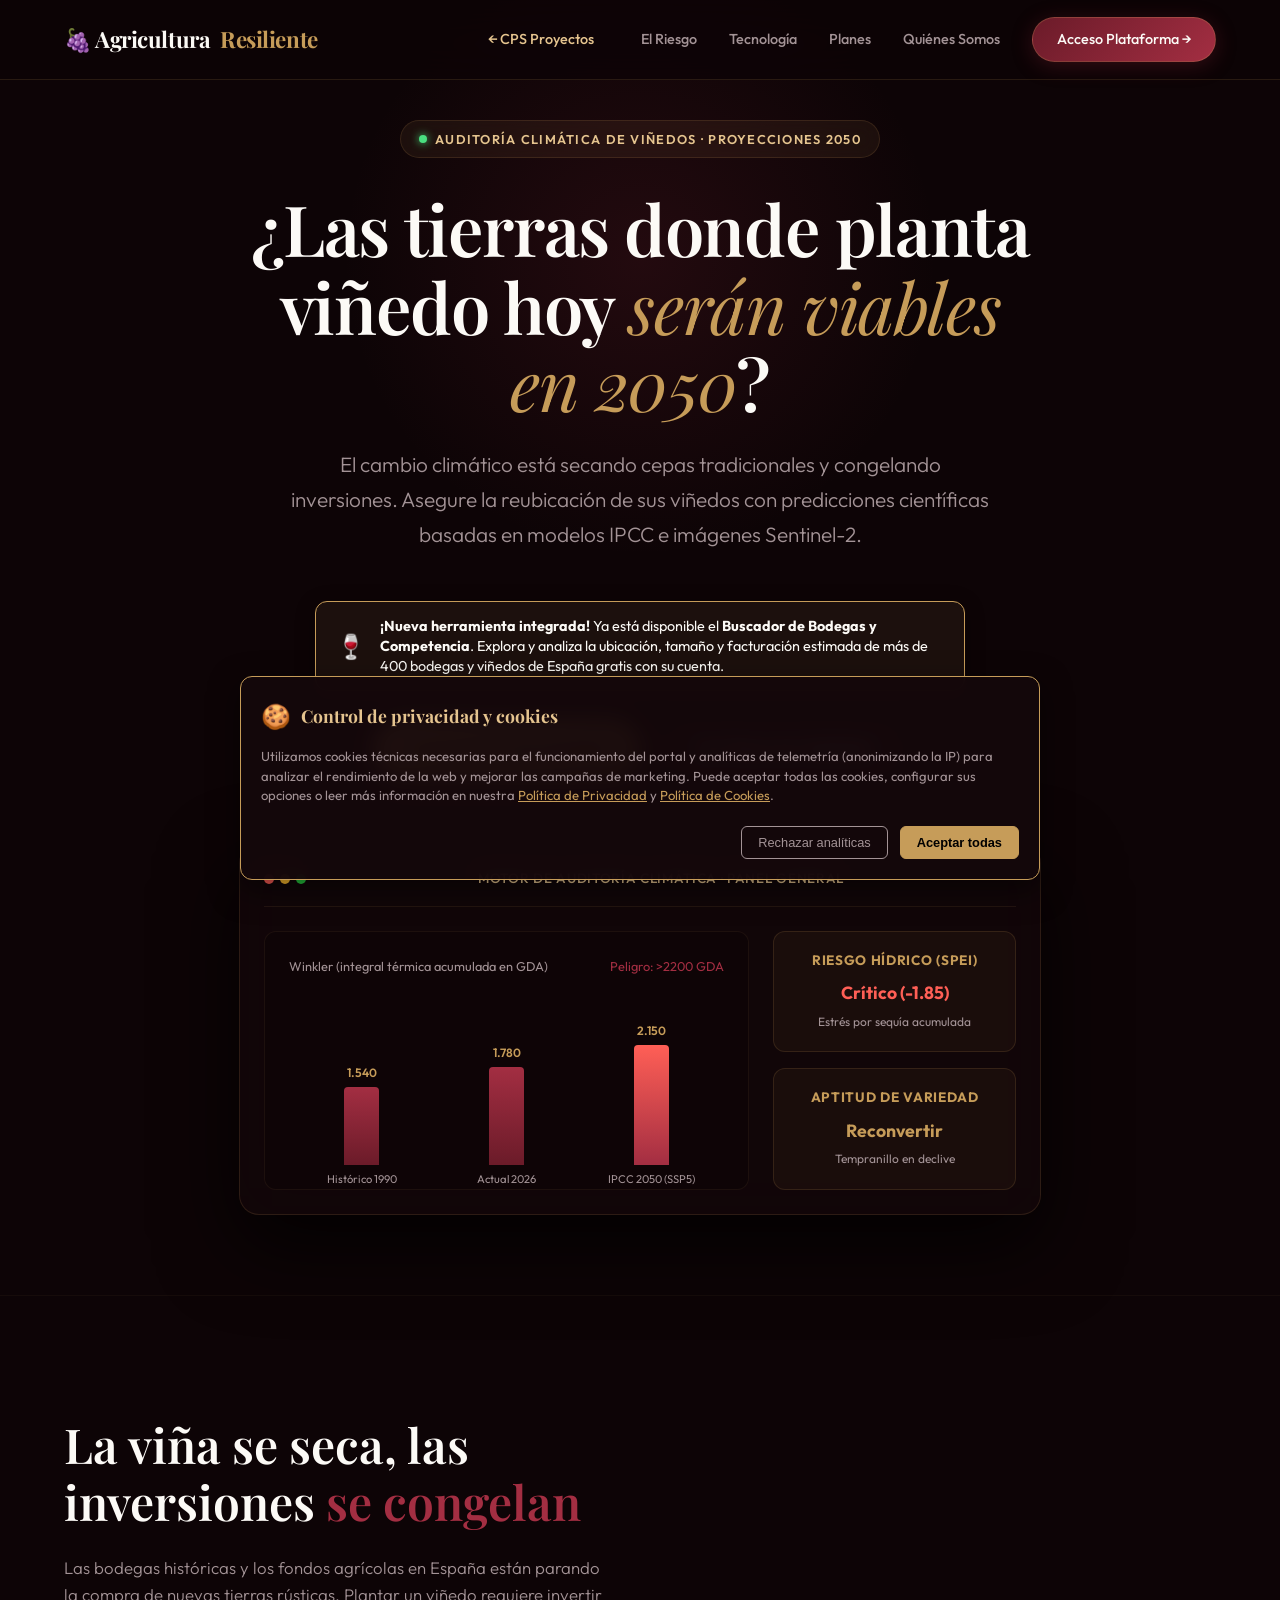
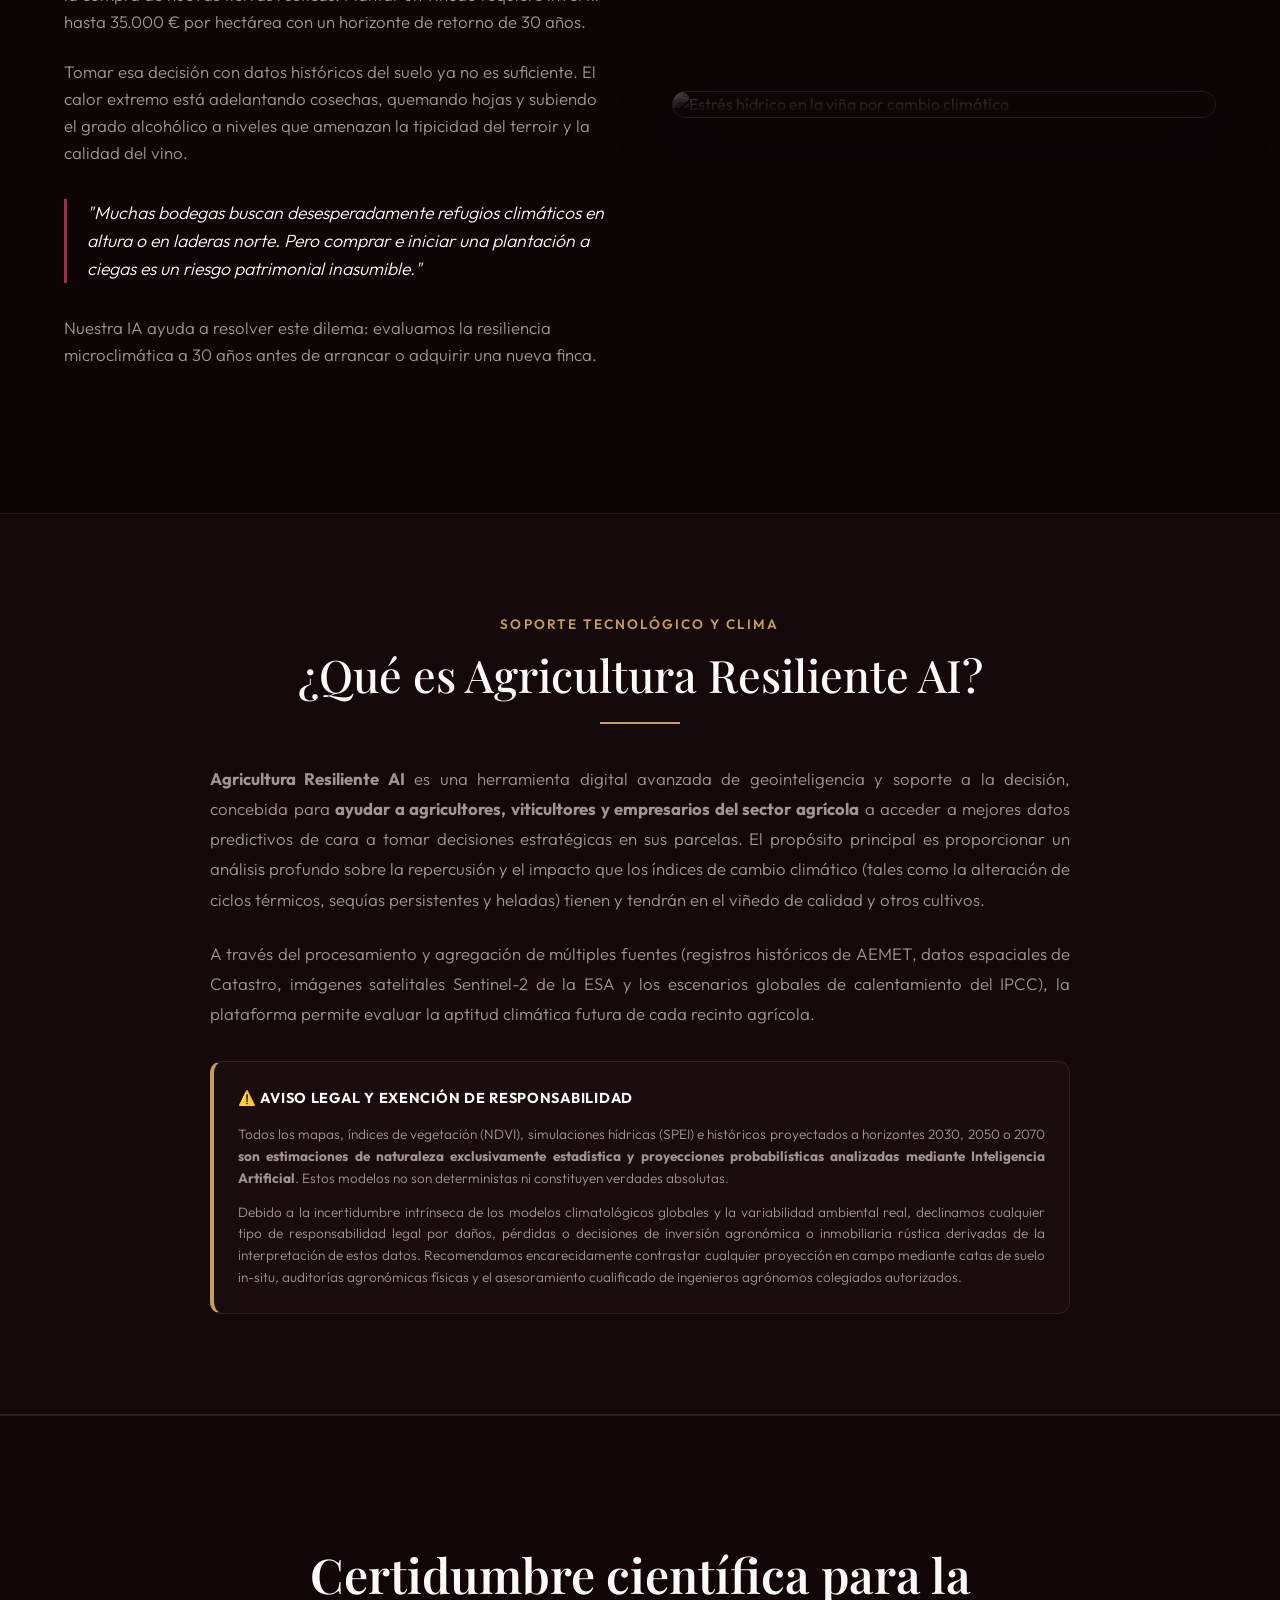
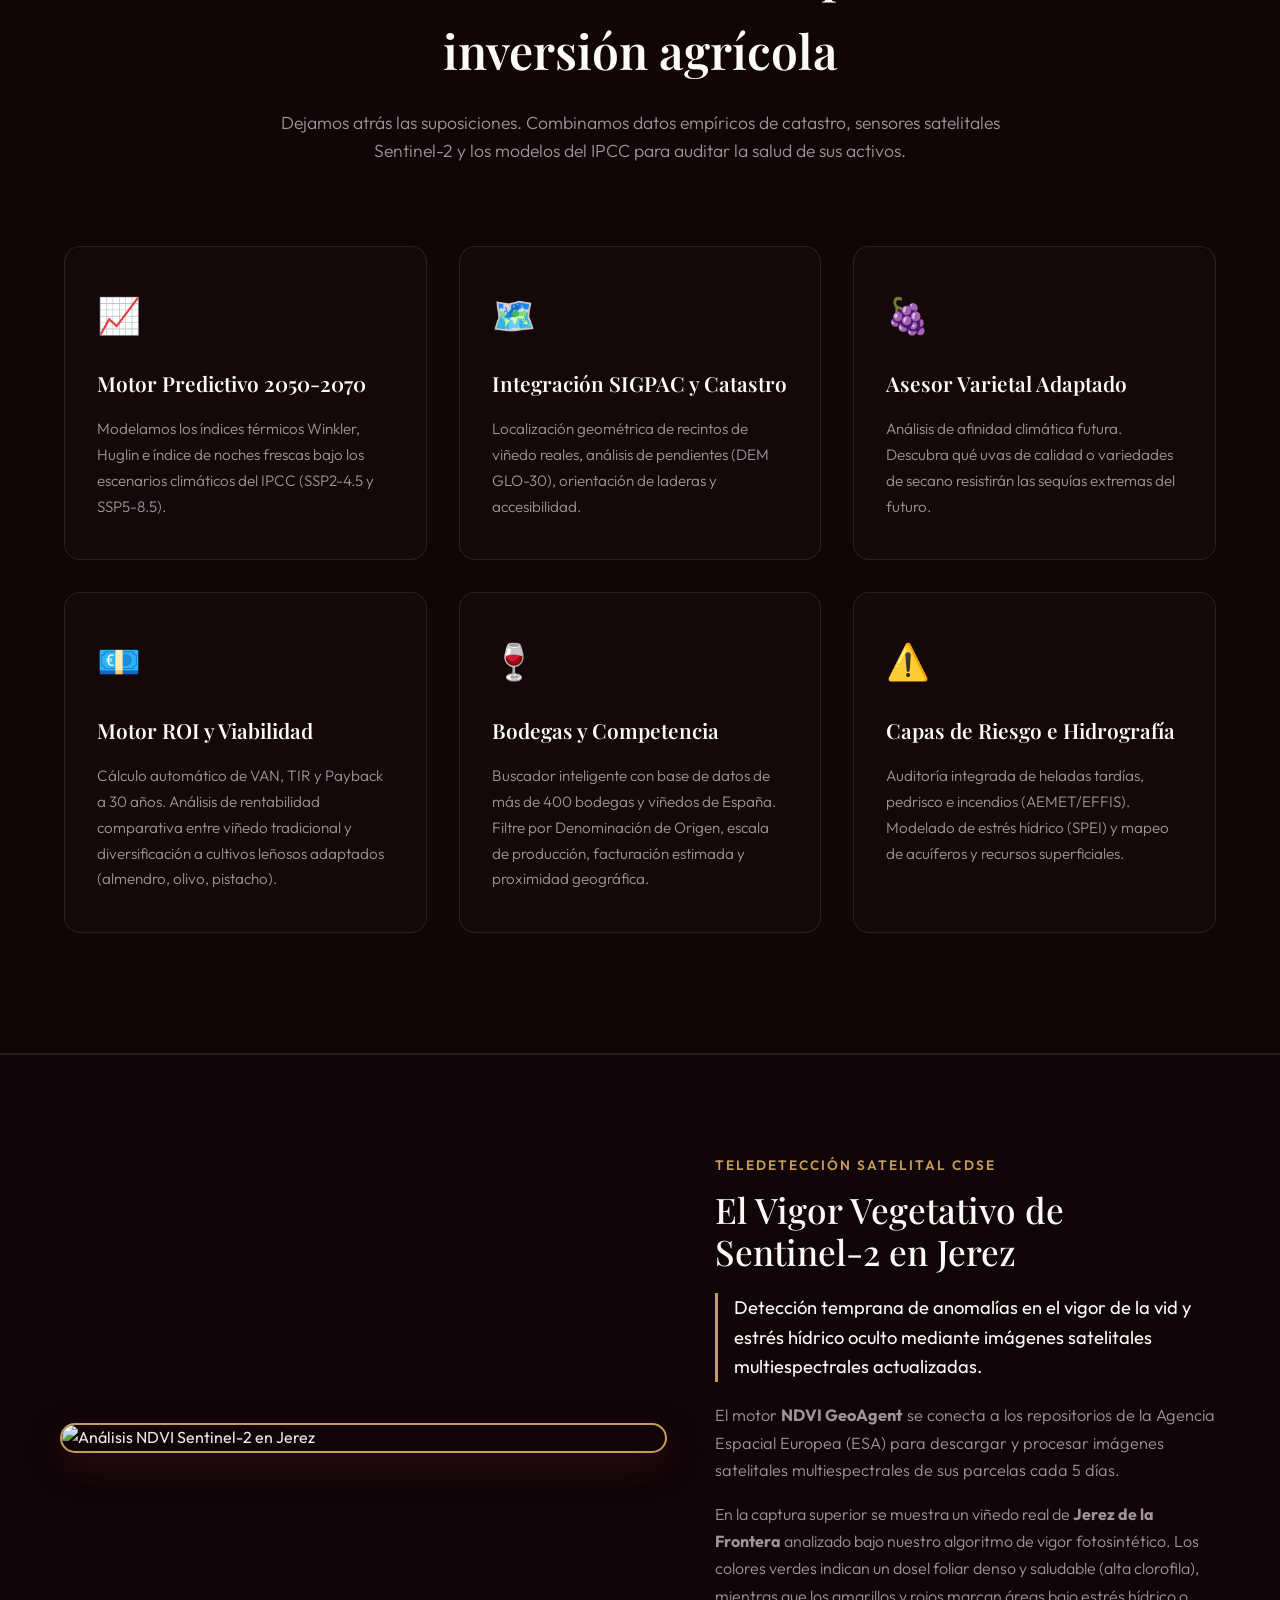
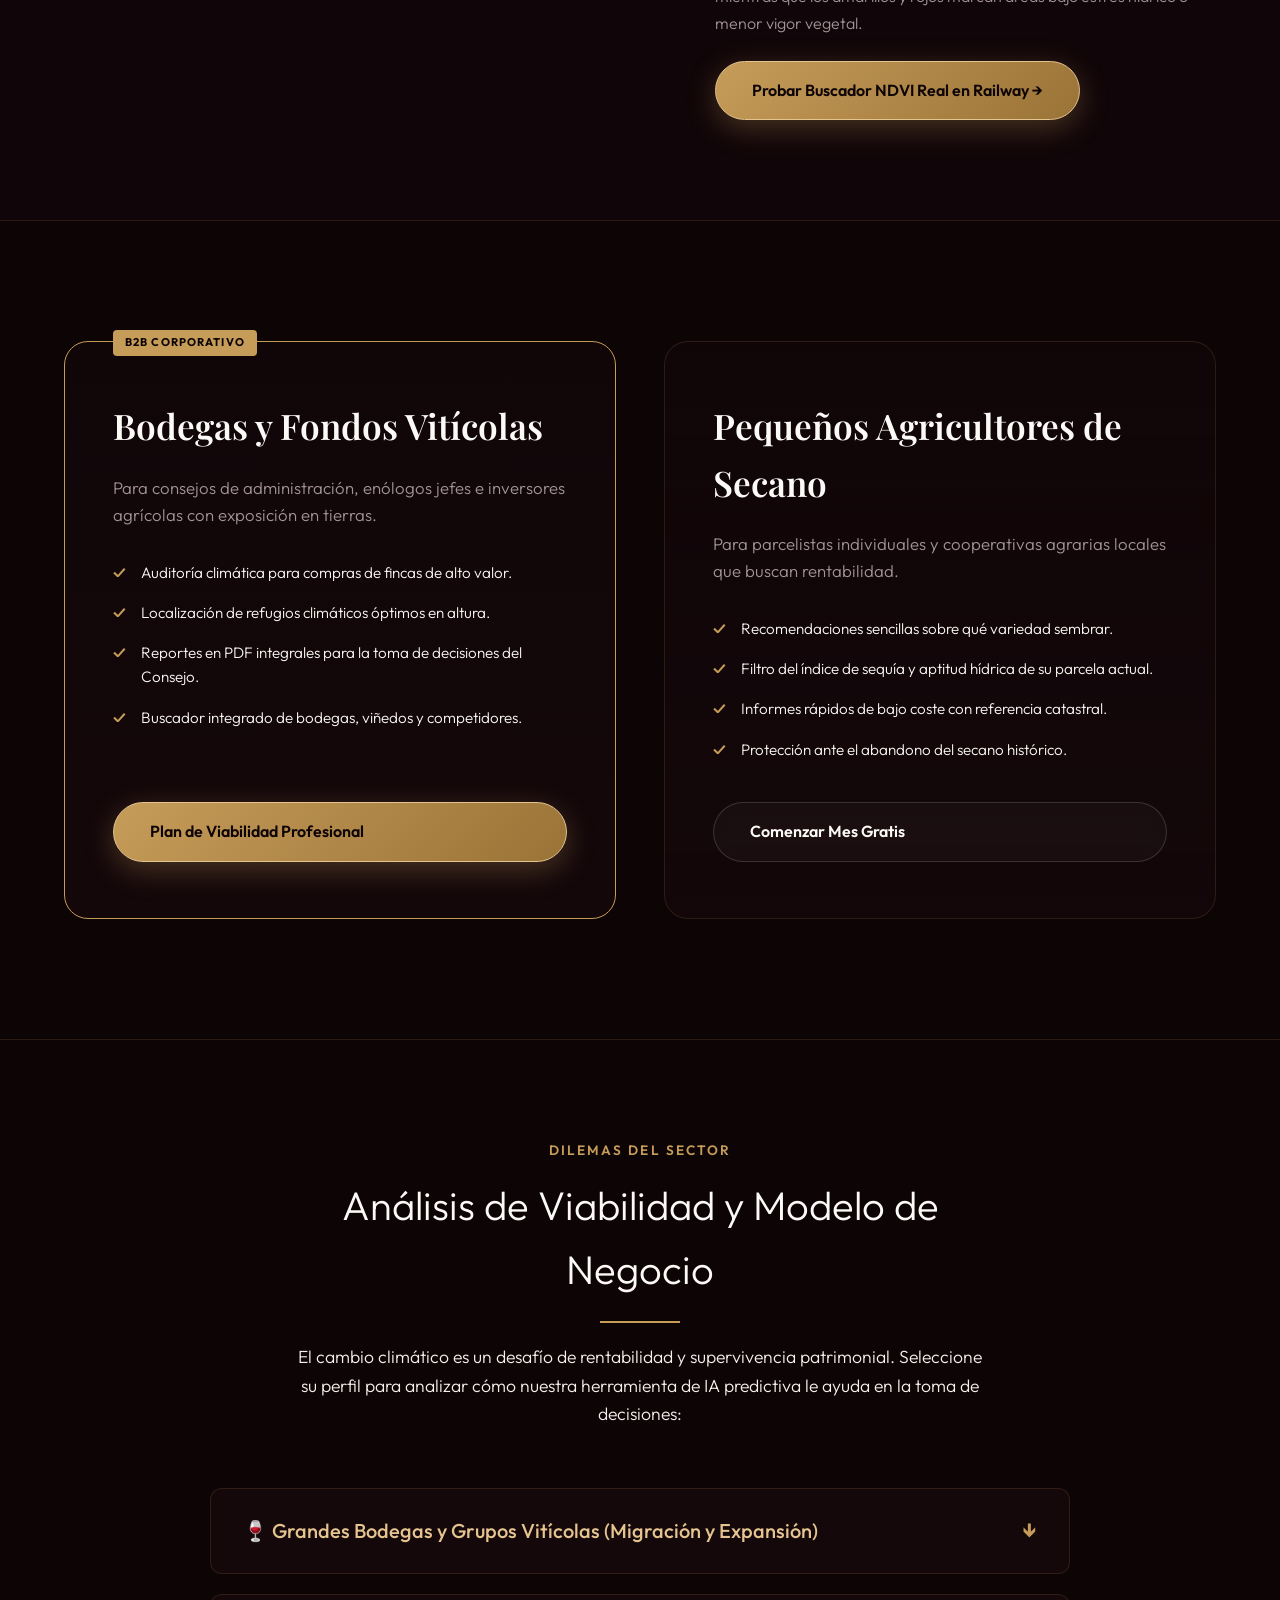
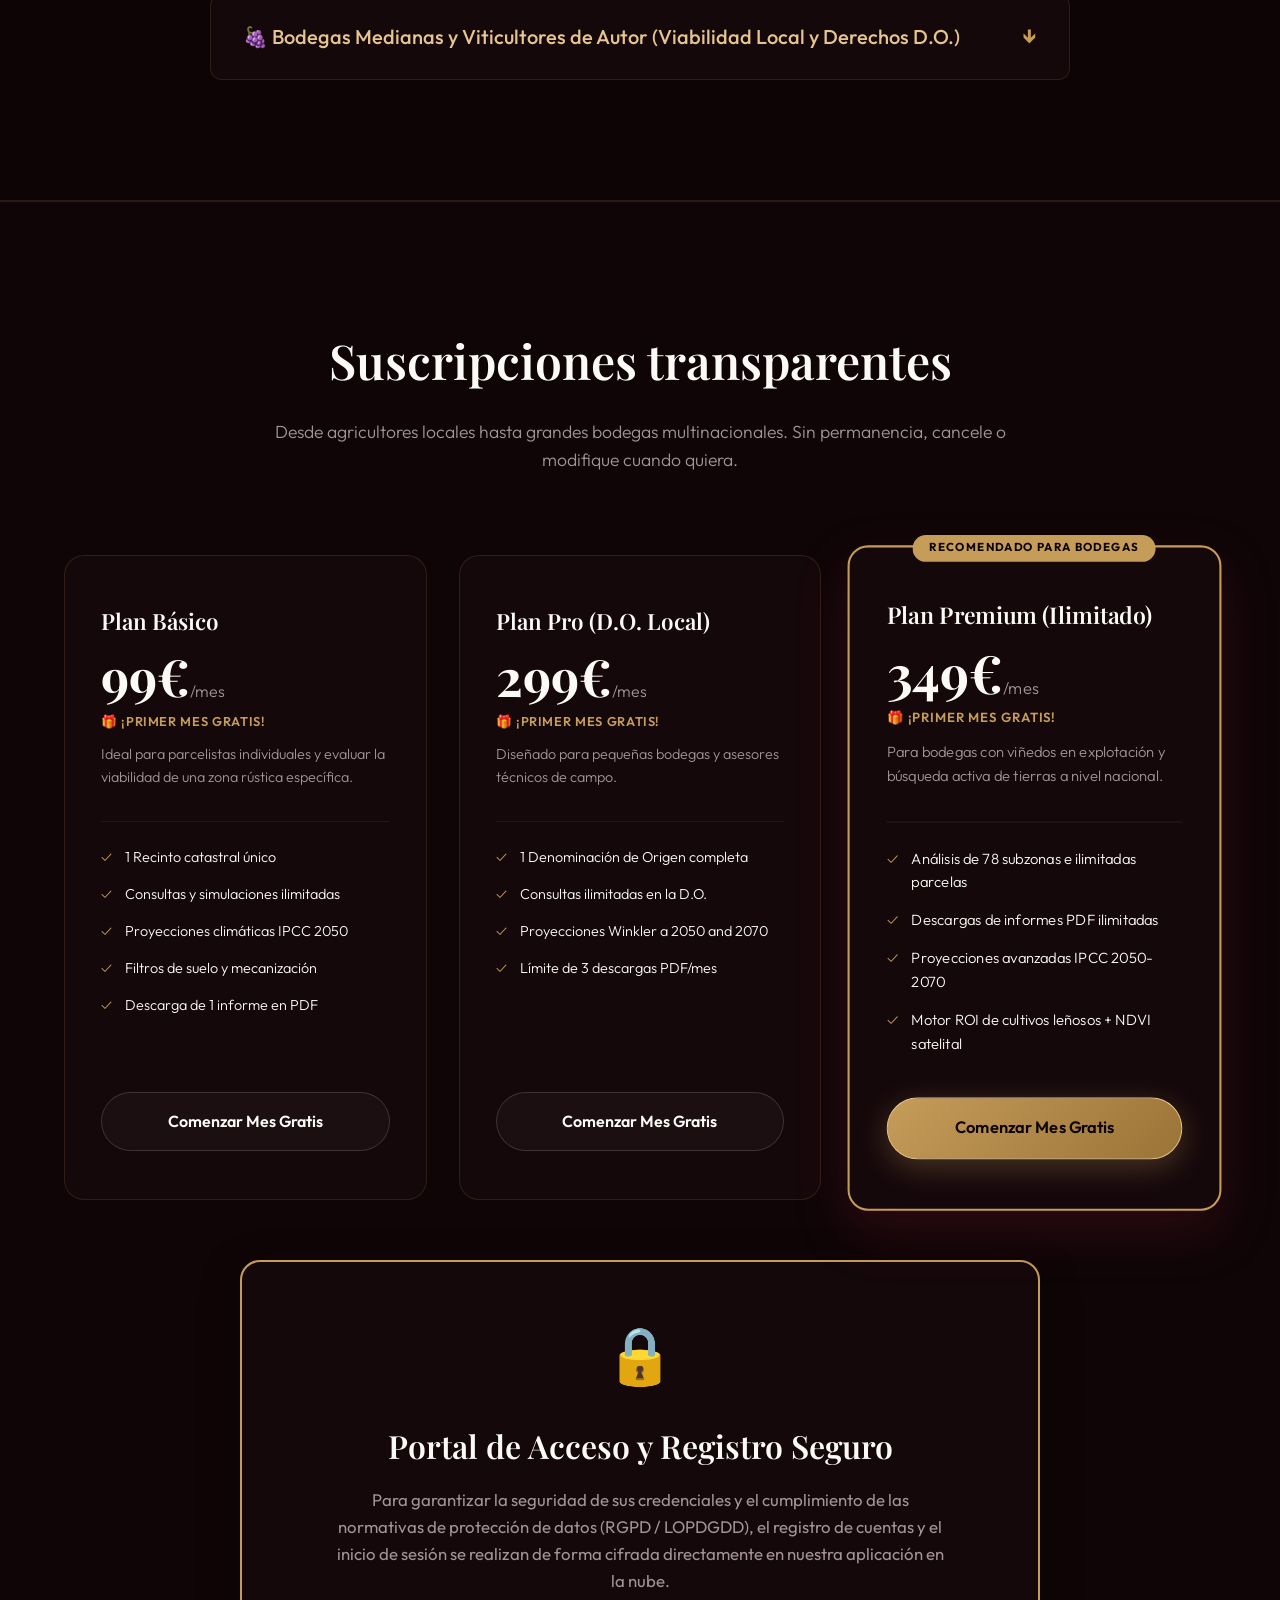
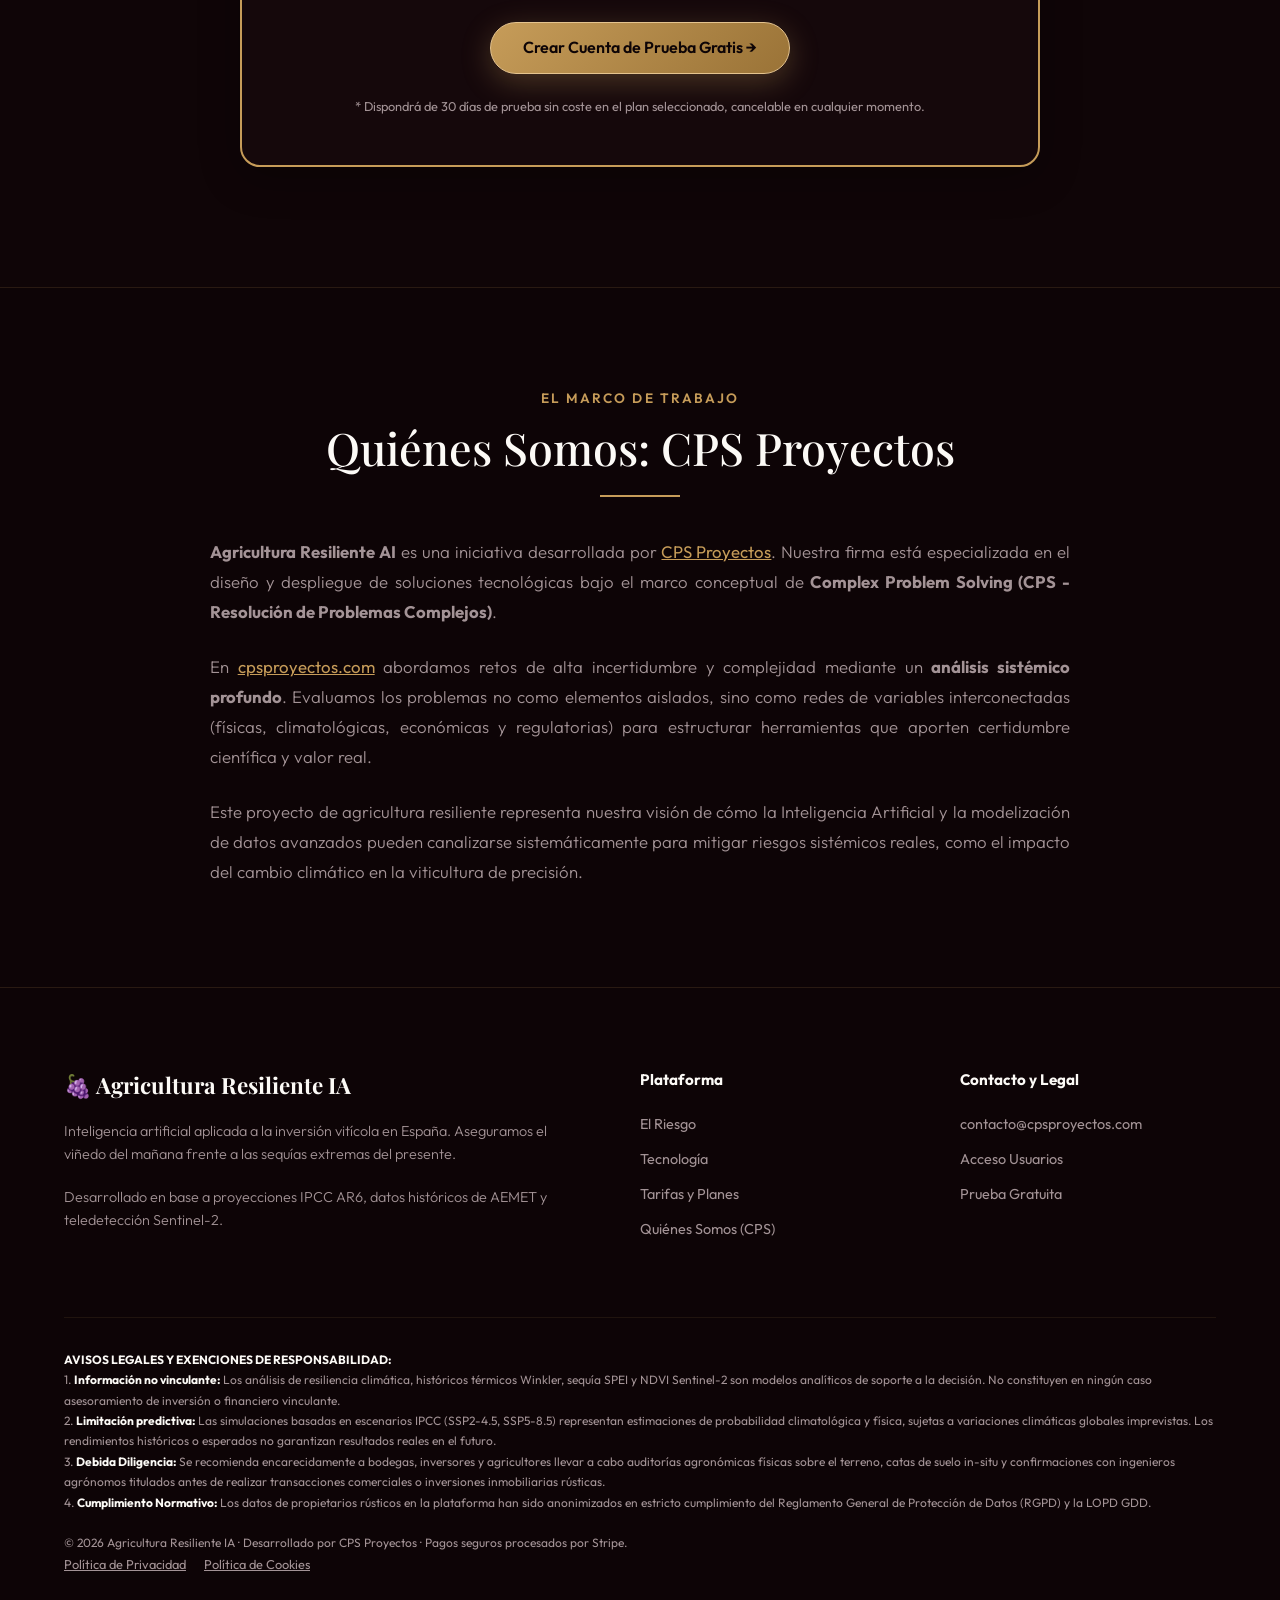
==== commit 97d49aea: "feat: rename first plan to Plan Básico and remove email support from Pro plan card" ====
--- a/agro/index.html
+++ b/agro/index.html
@@ -1354,7 +1354,7 @@
         <!-- BASICO -->
         <div class="price-card">
           <div>
-            <h3 class="price-title">Plan Parcela (Consulta Única)</h3>
+            <h3 class="price-title">Plan Básico</h3>
             <div class="price-value">99€<span>/mes</span></div>
             <p style="color: var(--gold); font-size: 0.8rem; font-weight: 600; margin-bottom: 12px; letter-spacing: 0.05em;">🎁 ¡PRIMER MES GRATIS!</p>
             <p class="price-desc">Ideal para parcelistas individuales y evaluar la viabilidad de una zona rústica específica.</p>
@@ -1381,7 +1381,6 @@
               <li>Consultas ilimitadas en la D.O.</li>
               <li>Proyecciones Winkler a 2050 and 2070</li>
               <li>Límite de 3 descargas PDF/mes</li>
-              <li>Soporte estándar por email</li>
             </ul>
           </div>
           <a href="javascript:void(0)" class="btn btn-outline price-btn" onclick="selectPlan('pro')">Comenzar Mes Gratis</a>
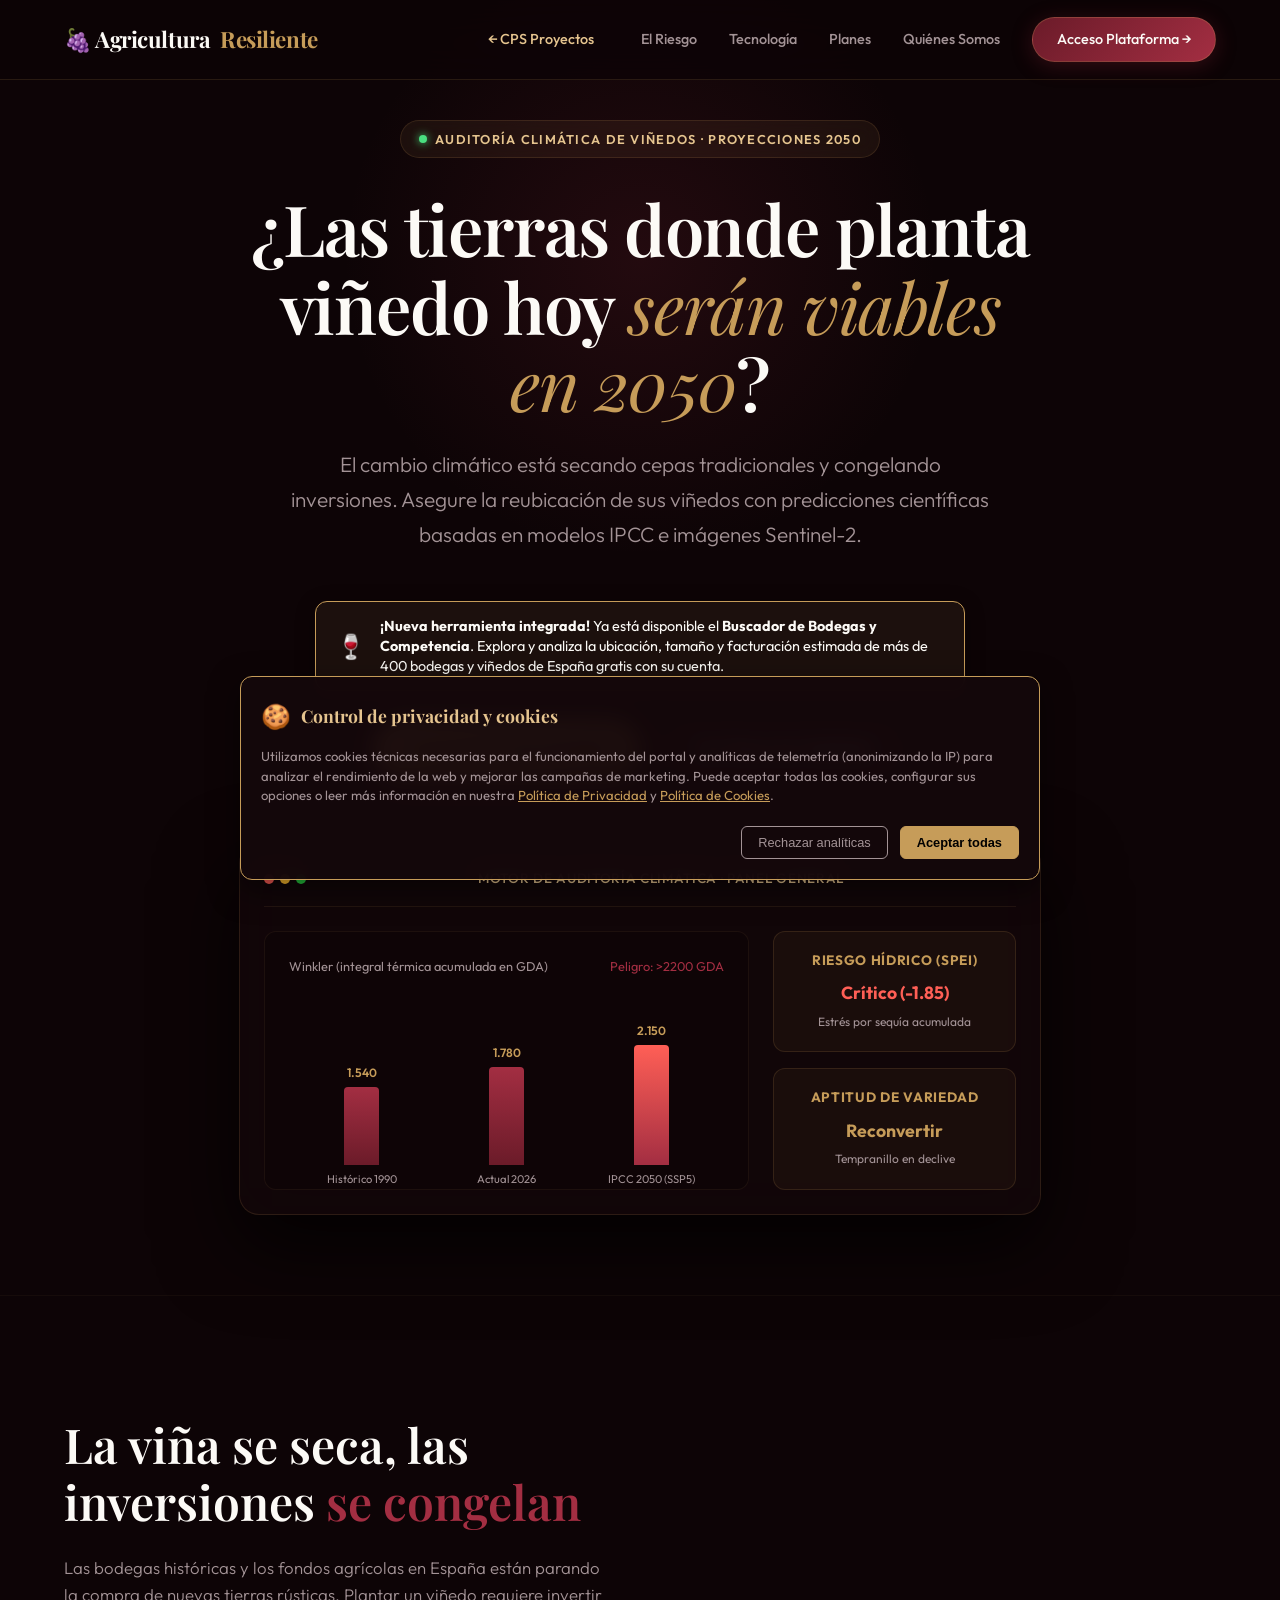
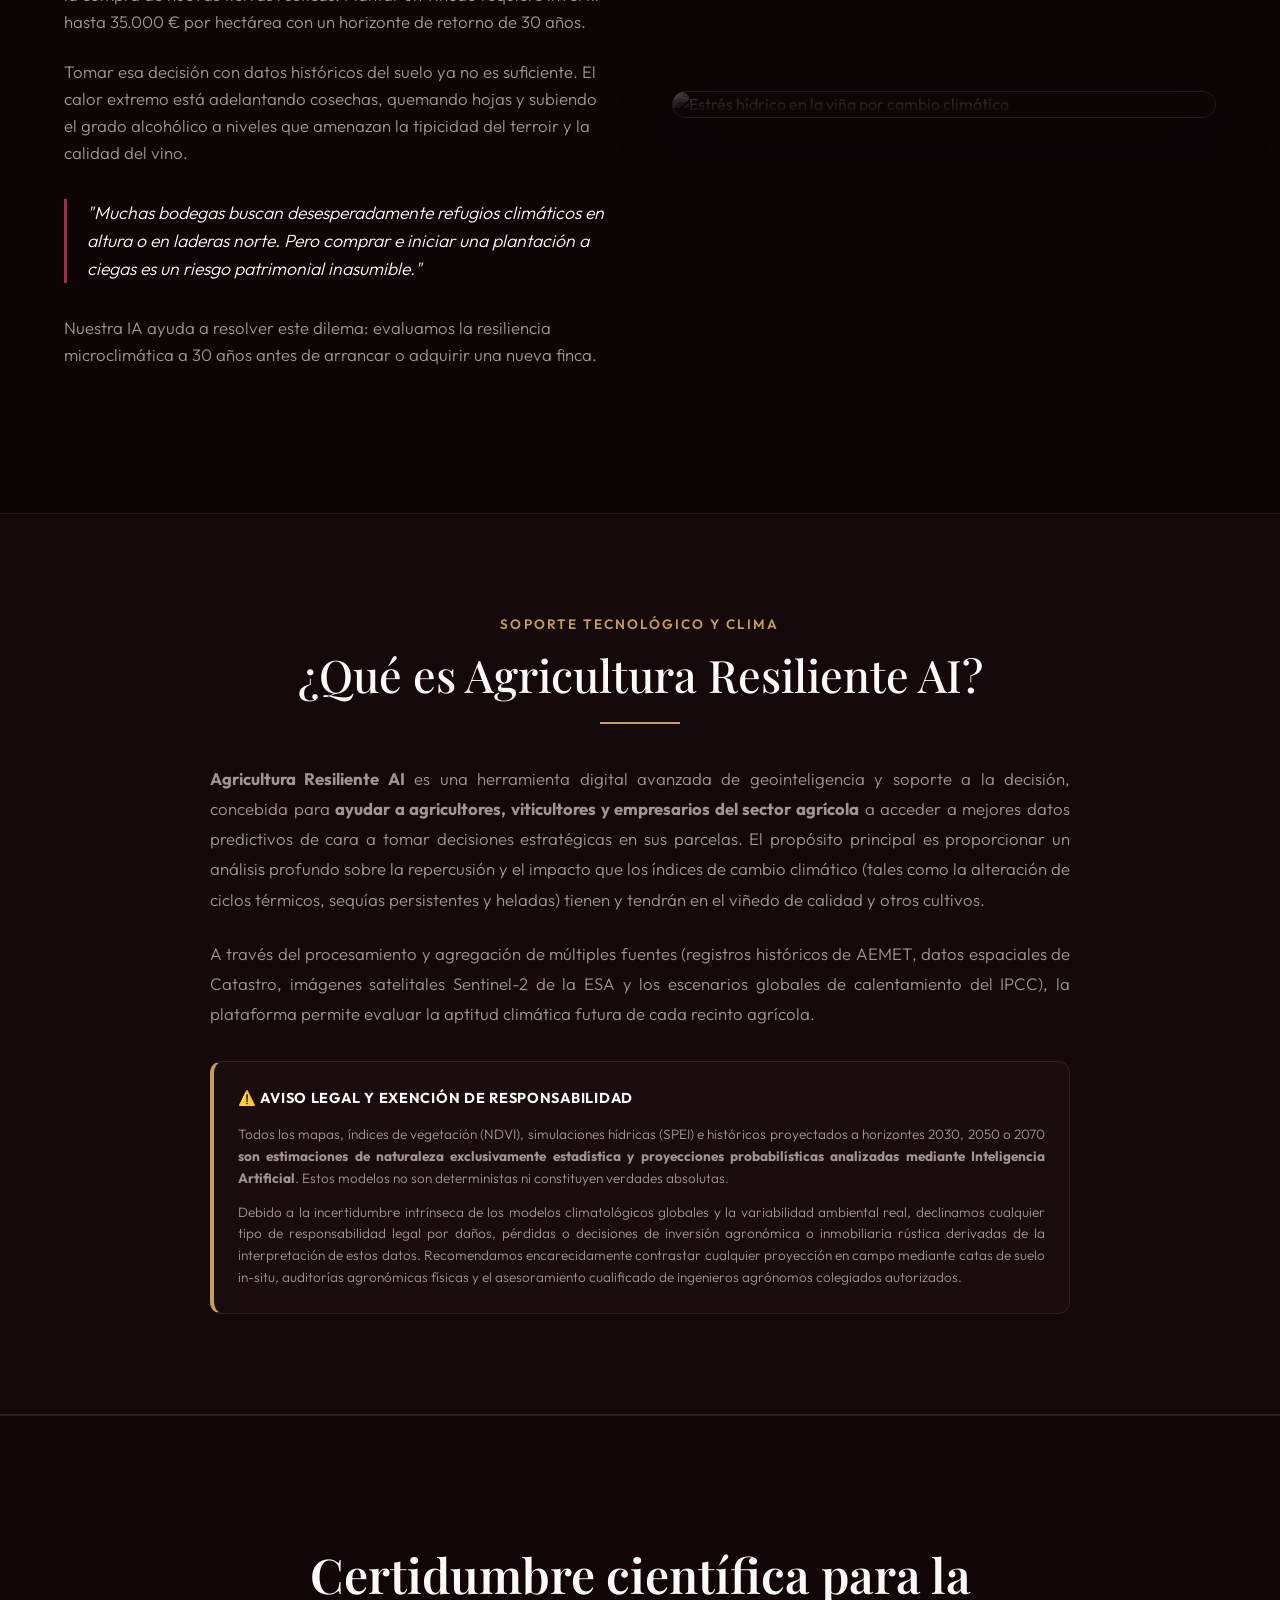
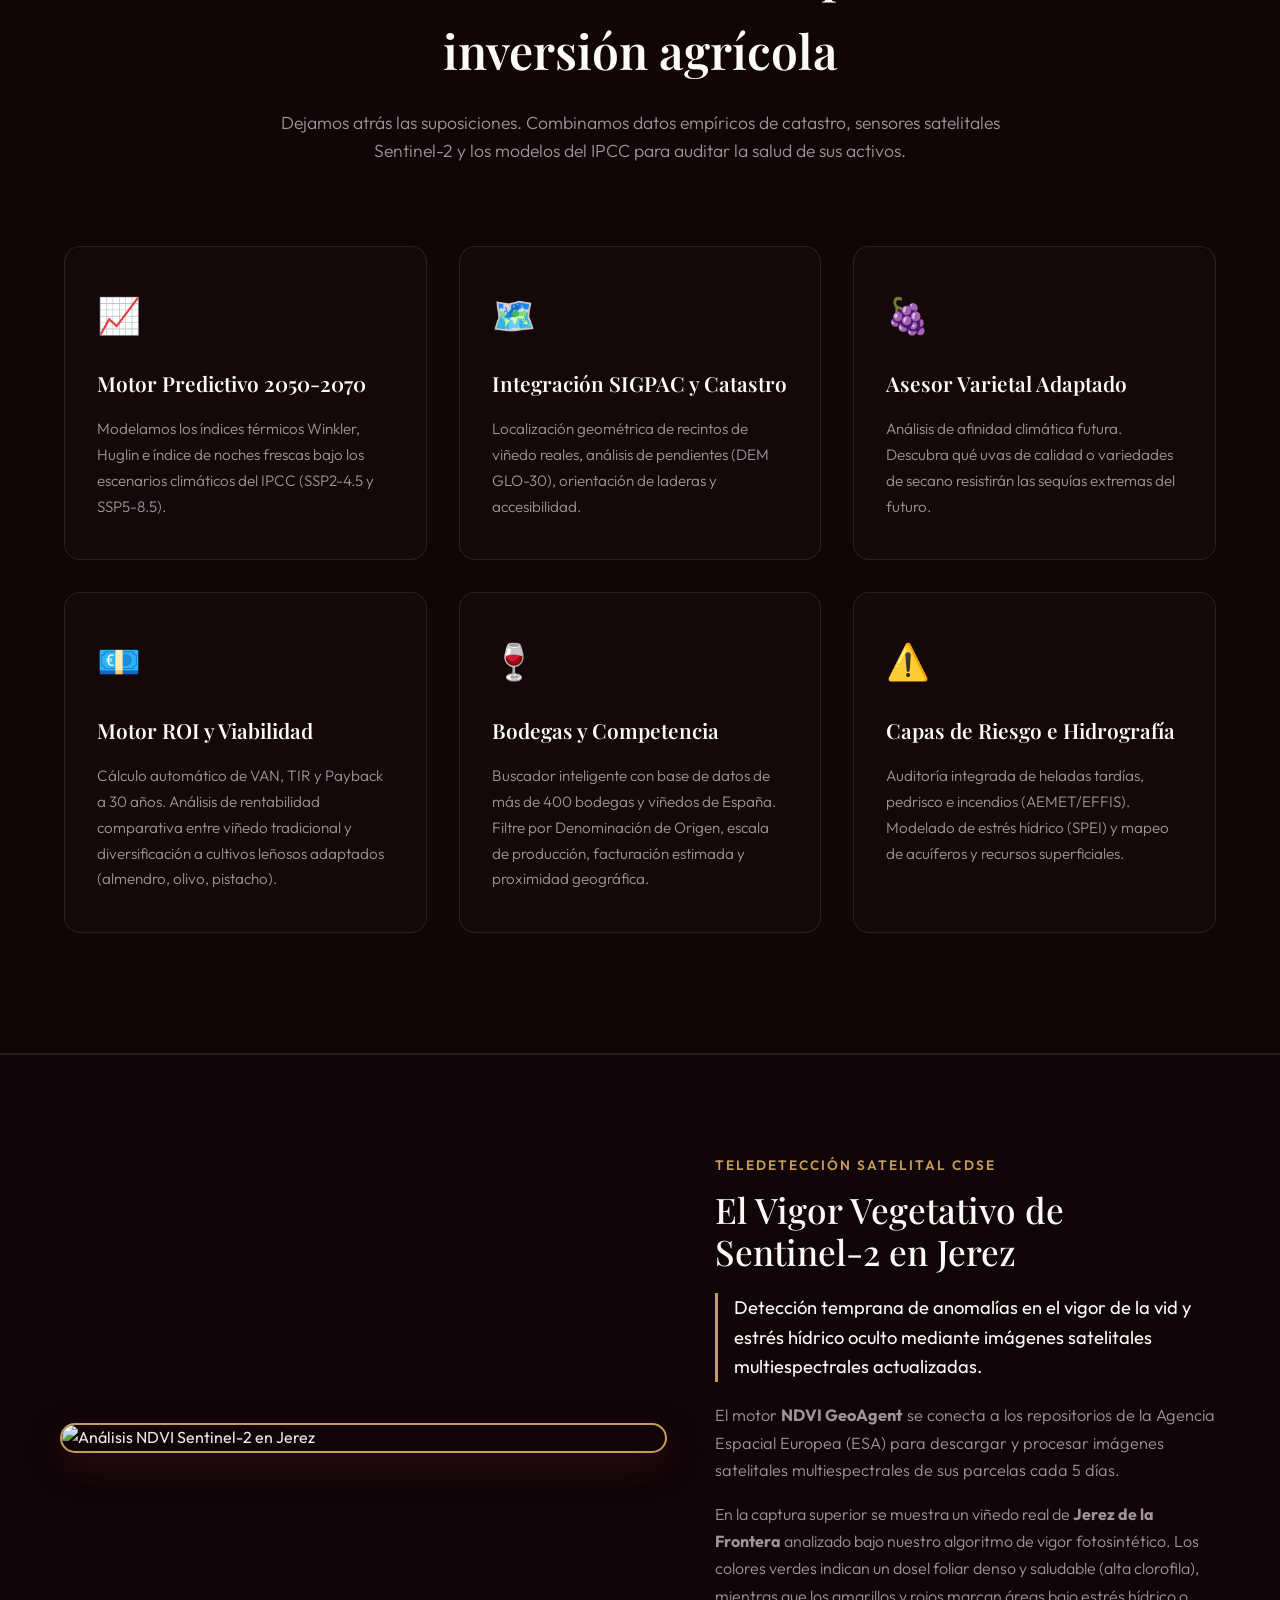
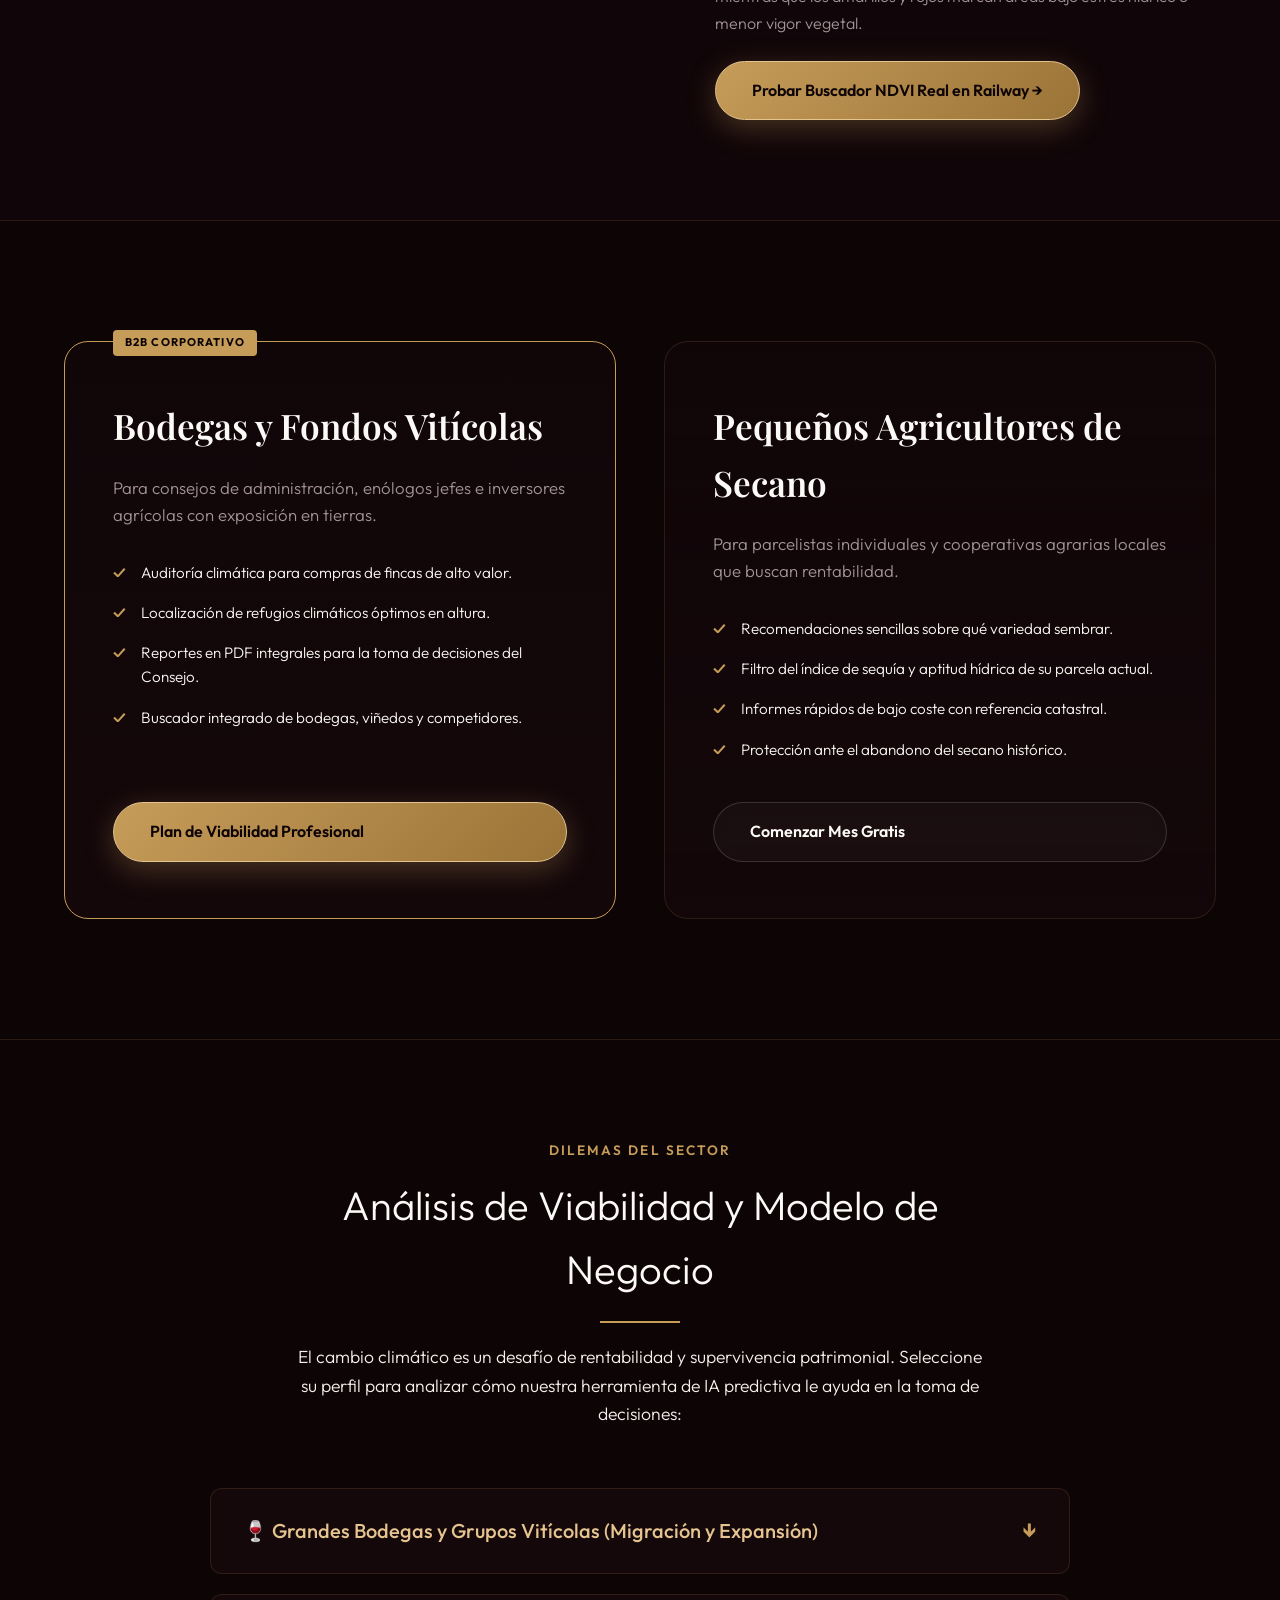
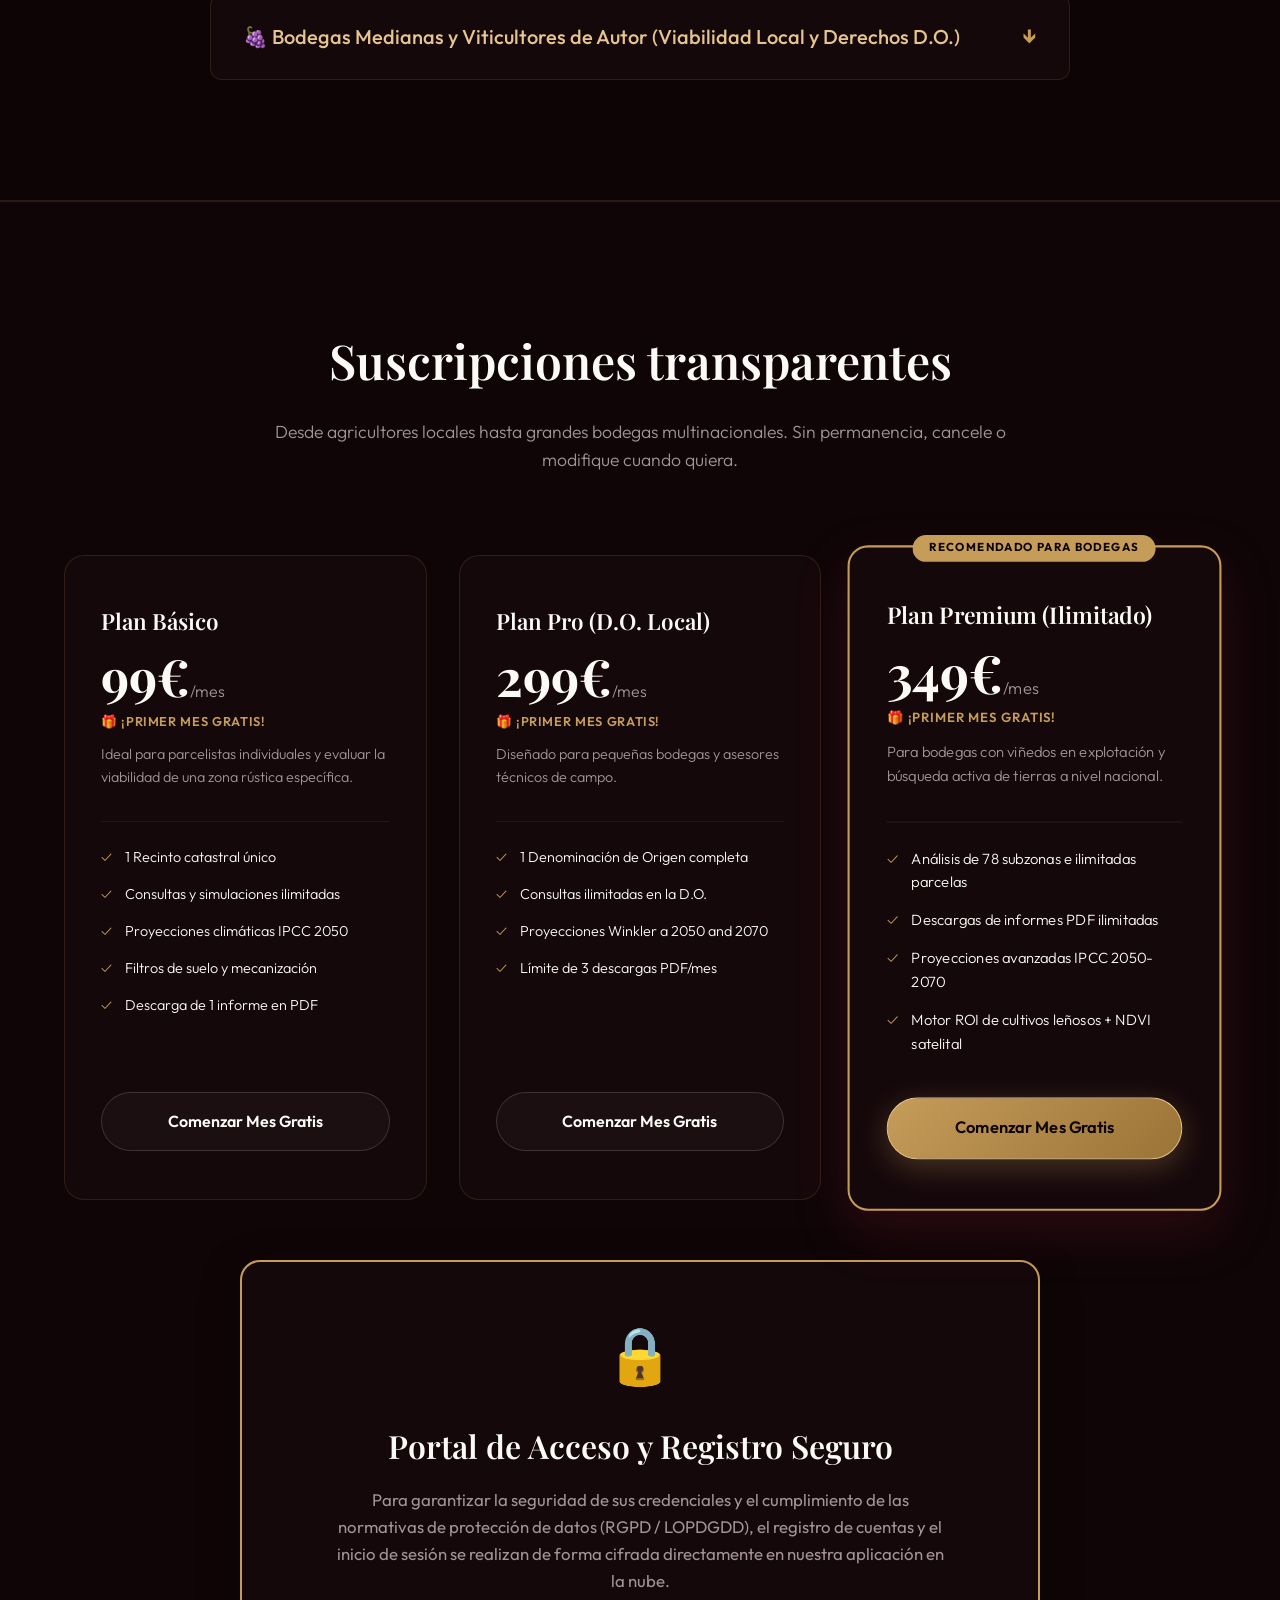
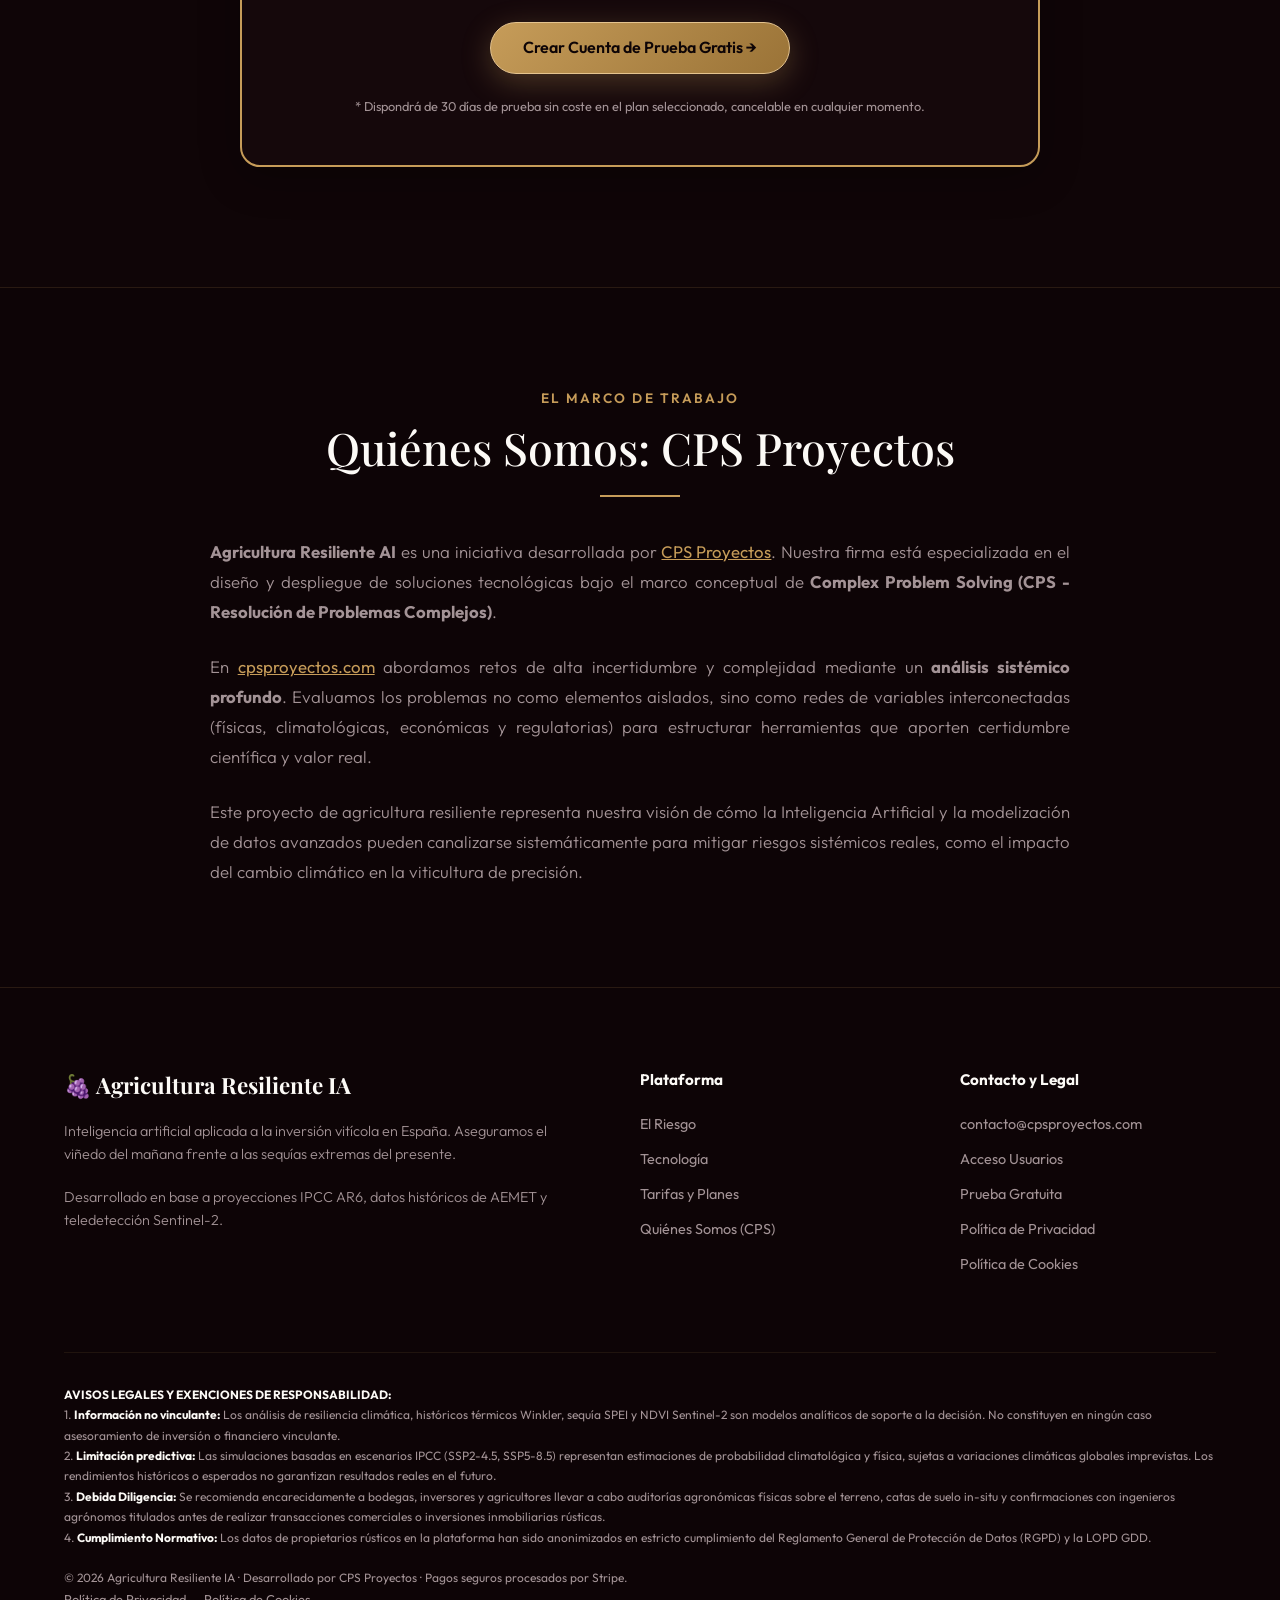
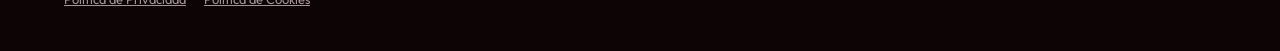
==== commit 9954321a: "feat: add policy links to landing page footer list" ====
--- a/agro/index.html
+++ b/agro/index.html
@@ -1473,6 +1473,8 @@
             <li><a href="mailto:contacto@cpsproyectos.com">contacto@cpsproyectos.com</a></li>
             <li><a href="https://agricultura-resiliente-production.up.railway.app">Acceso Usuarios</a></li>
             <li><a href="https://agricultura-resiliente-production.up.railway.app/?tab=suscripcion&plan=premium">Prueba Gratuita</a></li>
+            <li><a href="politica_privacidad.html">Política de Privacidad</a></li>
+            <li><a href="politica_cookies.html">Política de Cookies</a></li>
           </ul>
         </div>
       </div>
